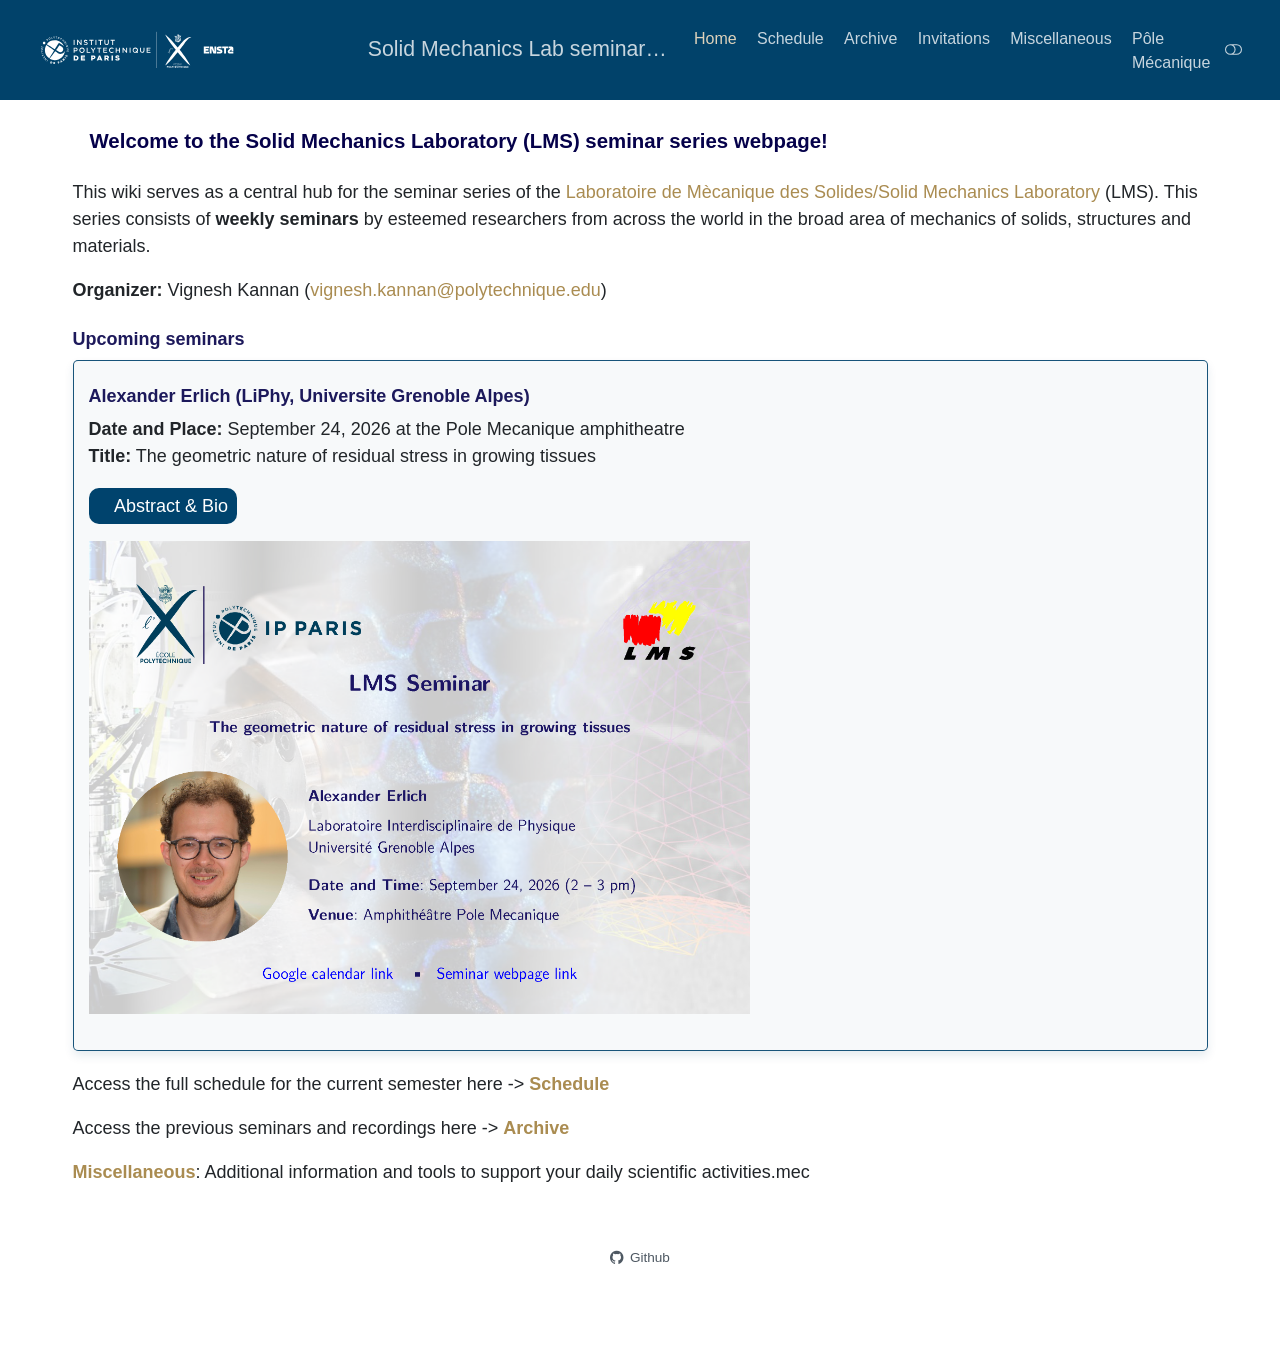
==== index.html @ 07bc8b25 "Built site for gh-pages" ====
<!DOCTYPE html>
<html xmlns="http://www.w3.org/1999/xhtml" lang="en" xml:lang="en"><head>

<meta charset="utf-8">
<meta name="generator" content="quarto-1.7.32">

<meta name="viewport" content="width=device-width, initial-scale=1.0, user-scalable=yes">


<title>Solid Mechanics Lab seminar series</title>
<style>
code{white-space: pre-wrap;}
span.smallcaps{font-variant: small-caps;}
div.columns{display: flex; gap: min(4vw, 1.5em);}
div.column{flex: auto; overflow-x: auto;}
div.hanging-indent{margin-left: 1.5em; text-indent: -1.5em;}
ul.task-list{list-style: none;}
ul.task-list li input[type="checkbox"] {
  width: 0.8em;
  margin: 0 0.8em 0.2em -1em; /* quarto-specific, see https://github.com/quarto-dev/quarto-cli/issues/4556 */ 
  vertical-align: middle;
}
</style>


<script src="site_libs/quarto-nav/quarto-nav.js"></script>
<script src="site_libs/quarto-nav/headroom.min.js"></script>
<script src="site_libs/clipboard/clipboard.min.js"></script>
<script src="site_libs/quarto-search/autocomplete.umd.js"></script>
<script src="site_libs/quarto-search/fuse.min.js"></script>
<script src="site_libs/quarto-search/quarto-search.js"></script>
<meta name="quarto:offset" content="./">
<script src="site_libs/quarto-html/quarto.js" type="module"></script>
<script src="site_libs/quarto-html/tabsets/tabsets.js" type="module"></script>
<script src="site_libs/quarto-html/popper.min.js"></script>
<script src="site_libs/quarto-html/tippy.umd.min.js"></script>
<link href="site_libs/quarto-html/tippy.css" rel="stylesheet">
<link href="site_libs/quarto-html/quarto-syntax-highlighting-37eea08aefeeee20ff55810ff984fec1.css" rel="stylesheet" class="quarto-color-scheme" id="quarto-text-highlighting-styles">
<link href="site_libs/quarto-html/quarto-syntax-highlighting-dark-2fef5ea3f8957b3e4ecc936fc74692ca.css" rel="stylesheet" class="quarto-color-scheme quarto-color-alternate" id="quarto-text-highlighting-styles">
<link href="site_libs/quarto-html/quarto-syntax-highlighting-37eea08aefeeee20ff55810ff984fec1.css" rel="stylesheet" class="quarto-color-scheme-extra" id="quarto-text-highlighting-styles">
<script src="site_libs/bootstrap/bootstrap.min.js"></script>
<link href="site_libs/bootstrap/bootstrap-icons.css" rel="stylesheet">
<link href="site_libs/bootstrap/bootstrap-5e93ec556baa385cfd8210303c6545bd.min.css" rel="stylesheet" append-hash="true" class="quarto-color-scheme" id="quarto-bootstrap" data-mode="light">
<link href="site_libs/bootstrap/bootstrap-dark-d4d9bf10eec08f27602858e370fdcfaf.min.css" rel="stylesheet" append-hash="true" class="quarto-color-scheme quarto-color-alternate" id="quarto-bootstrap" data-mode="dark">
<link href="site_libs/bootstrap/bootstrap-5e93ec556baa385cfd8210303c6545bd.min.css" rel="stylesheet" append-hash="true" class="quarto-color-scheme-extra" id="quarto-bootstrap" data-mode="light">
<script src="site_libs/quarto-contrib/iconify-2.1.0/iconify-icon.min.js"></script>
<script id="quarto-search-options" type="application/json">{
  "location": "navbar",
  "copy-button": false,
  "collapse-after": 3,
  "panel-placement": "end",
  "type": "overlay",
  "limit": 50,
  "keyboard-shortcut": [
    "f",
    "/",
    "s"
  ],
  "show-item-context": false,
  "language": {
    "search-no-results-text": "No results",
    "search-matching-documents-text": "matching documents",
    "search-copy-link-title": "Copy link to search",
    "search-hide-matches-text": "Hide additional matches",
    "search-more-match-text": "more match in this document",
    "search-more-matches-text": "more matches in this document",
    "search-clear-button-title": "Clear",
    "search-text-placeholder": "",
    "search-detached-cancel-button-title": "Cancel",
    "search-submit-button-title": "Submit",
    "search-label": "Search"
  }
}</script>


<link rel="stylesheet" href="styles.css">
</head>

<body class="nav-fixed quarto-light"><script id="quarto-html-before-body" type="application/javascript">
    const toggleBodyColorMode = (bsSheetEl) => {
      const mode = bsSheetEl.getAttribute("data-mode");
      const bodyEl = window.document.querySelector("body");
      if (mode === "dark") {
        bodyEl.classList.add("quarto-dark");
        bodyEl.classList.remove("quarto-light");
      } else {
        bodyEl.classList.add("quarto-light");
        bodyEl.classList.remove("quarto-dark");
      }
    }
    const toggleBodyColorPrimary = () => {
      const bsSheetEl = window.document.querySelector("link#quarto-bootstrap:not([rel=disabled-stylesheet])");
      if (bsSheetEl) {
        toggleBodyColorMode(bsSheetEl);
      }
    }
    const setColorSchemeToggle = (alternate) => {
      const toggles = window.document.querySelectorAll('.quarto-color-scheme-toggle');
      for (let i=0; i < toggles.length; i++) {
        const toggle = toggles[i];
        if (toggle) {
          if (alternate) {
            toggle.classList.add("alternate");
          } else {
            toggle.classList.remove("alternate");
          }
        }
      }
    };
    const toggleColorMode = (alternate) => {
      // Switch the stylesheets
      const primaryStylesheets = window.document.querySelectorAll('link.quarto-color-scheme:not(.quarto-color-alternate)');
      const alternateStylesheets = window.document.querySelectorAll('link.quarto-color-scheme.quarto-color-alternate');
      manageTransitions('#quarto-margin-sidebar .nav-link', false);
      if (alternate) {
        // note: dark is layered on light, we don't disable primary!
        enableStylesheet(alternateStylesheets);
        for (const sheetNode of alternateStylesheets) {
          if (sheetNode.id === "quarto-bootstrap") {
            toggleBodyColorMode(sheetNode);
          }
        }
      } else {
        disableStylesheet(alternateStylesheets);
        enableStylesheet(primaryStylesheets)
        toggleBodyColorPrimary();
      }
      manageTransitions('#quarto-margin-sidebar .nav-link', true);
      // Switch the toggles
      setColorSchemeToggle(alternate)
      // Hack to workaround the fact that safari doesn't
      // properly recolor the scrollbar when toggling (#1455)
      if (navigator.userAgent.indexOf('Safari') > 0 && navigator.userAgent.indexOf('Chrome') == -1) {
        manageTransitions("body", false);
        window.scrollTo(0, 1);
        setTimeout(() => {
          window.scrollTo(0, 0);
          manageTransitions("body", true);
        }, 40);
      }
    }
    const disableStylesheet = (stylesheets) => {
      for (let i=0; i < stylesheets.length; i++) {
        const stylesheet = stylesheets[i];
        stylesheet.rel = 'disabled-stylesheet';
      }
    }
    const enableStylesheet = (stylesheets) => {
      for (let i=0; i < stylesheets.length; i++) {
        const stylesheet = stylesheets[i];
        if(stylesheet.rel !== 'stylesheet') { // for Chrome, which will still FOUC without this check
          stylesheet.rel = 'stylesheet';
        }
      }
    }
    const manageTransitions = (selector, allowTransitions) => {
      const els = window.document.querySelectorAll(selector);
      for (let i=0; i < els.length; i++) {
        const el = els[i];
        if (allowTransitions) {
          el.classList.remove('notransition');
        } else {
          el.classList.add('notransition');
        }
      }
    }
    const isFileUrl = () => {
      return window.location.protocol === 'file:';
    }
    const hasAlternateSentinel = () => {
      let styleSentinel = getColorSchemeSentinel();
      if (styleSentinel !== null) {
        return styleSentinel === "alternate";
      } else {
        return false;
      }
    }
    const setStyleSentinel = (alternate) => {
      const value = alternate ? "alternate" : "default";
      if (!isFileUrl()) {
        window.localStorage.setItem("quarto-color-scheme", value);
      } else {
        localAlternateSentinel = value;
      }
    }
    const getColorSchemeSentinel = () => {
      if (!isFileUrl()) {
        const storageValue = window.localStorage.getItem("quarto-color-scheme");
        return storageValue != null ? storageValue : localAlternateSentinel;
      } else {
        return localAlternateSentinel;
      }
    }
    const toggleGiscusIfUsed = (isAlternate, darkModeDefault) => {
      const baseTheme = document.querySelector('#giscus-base-theme')?.value ?? 'light';
      const alternateTheme = document.querySelector('#giscus-alt-theme')?.value ?? 'dark';
      let newTheme = '';
      if(authorPrefersDark) {
        newTheme = isAlternate ? baseTheme : alternateTheme;
      } else {
        newTheme = isAlternate ? alternateTheme : baseTheme;
      }
      const changeGiscusTheme = () => {
        // From: https://github.com/giscus/giscus/issues/336
        const sendMessage = (message) => {
          const iframe = document.querySelector('iframe.giscus-frame');
          if (!iframe) return;
          iframe.contentWindow.postMessage({ giscus: message }, 'https://giscus.app');
        }
        sendMessage({
          setConfig: {
            theme: newTheme
          }
        });
      }
      const isGiscussLoaded = window.document.querySelector('iframe.giscus-frame') !== null;
      if (isGiscussLoaded) {
        changeGiscusTheme();
      }
    };
    const authorPrefersDark = false;
    const darkModeDefault = authorPrefersDark;
      document.querySelector('link#quarto-text-highlighting-styles.quarto-color-scheme-extra').rel = 'disabled-stylesheet';
      document.querySelector('link#quarto-bootstrap.quarto-color-scheme-extra').rel = 'disabled-stylesheet';
    let localAlternateSentinel = darkModeDefault ? 'alternate' : 'default';
    // Dark / light mode switch
    window.quartoToggleColorScheme = () => {
      // Read the current dark / light value
      let toAlternate = !hasAlternateSentinel();
      toggleColorMode(toAlternate);
      setStyleSentinel(toAlternate);
      toggleGiscusIfUsed(toAlternate, darkModeDefault);
      window.dispatchEvent(new Event('resize'));
    };
    // Switch to dark mode if need be
    if (hasAlternateSentinel()) {
      toggleColorMode(true);
    } else {
      toggleColorMode(false);
    }
  </script>

<div id="quarto-search-results"></div>
  <header id="quarto-header" class="headroom fixed-top">
    <nav class="navbar navbar-expand-lg " data-bs-theme="dark">
      <div class="navbar-container container-fluid">
      <div class="navbar-brand-container mx-auto">
    <a href="./index.html" class="navbar-brand navbar-brand-logo">
    <img src="./Resources/Images/Logotype_IPP_X_ENSTA.svg" alt="" class="navbar-logo">
    </a>
    <a class="navbar-brand" href="./index.html">
    <span class="navbar-title">Solid Mechanics Lab seminar series</span>
    </a>
  </div>
            <div id="quarto-search" class="" title="Search"></div>
          <button class="navbar-toggler" type="button" data-bs-toggle="collapse" data-bs-target="#navbarCollapse" aria-controls="navbarCollapse" role="menu" aria-expanded="false" aria-label="Toggle navigation" onclick="if (window.quartoToggleHeadroom) { window.quartoToggleHeadroom(); }">
  <span class="navbar-toggler-icon"></span>
</button>
          <div class="collapse navbar-collapse" id="navbarCollapse">
            <ul class="navbar-nav navbar-nav-scroll ms-auto">
  <li class="nav-item">
    <a class="nav-link active" href="./index.html" aria-current="page"> 
<span class="menu-text">Home</span></a>
  </li>  
  <li class="nav-item">
    <a class="nav-link" href="./Schedule.html"> 
<span class="menu-text">Schedule</span></a>
  </li>  
  <li class="nav-item">
    <a class="nav-link" href="./PastSeminarsArchive.html"> 
<span class="menu-text">Archive</span></a>
  </li>  
  <li class="nav-item">
    <a class="nav-link" href="./Invitations.html"> 
<span class="menu-text">Invitations</span></a>
  </li>  
  <li class="nav-item">
    <a class="nav-link" href="./AdditionalResources.html"> 
<span class="menu-text">Miscellaneous</span></a>
  </li>  
  <li class="nav-item">
    <a class="nav-link" href="https://polemecanique.github.io"> 
<span class="menu-text">Pôle Mécanique</span></a>
  </li>  
</ul>
          </div> <!-- /navcollapse -->
            <div class="quarto-navbar-tools">
  <a href="" class="quarto-color-scheme-toggle quarto-navigation-tool  px-1" onclick="window.quartoToggleColorScheme(); return false;" title="Toggle dark mode"><i class="bi"></i></a>
</div>
      </div> <!-- /container-fluid -->
    </nav>
</header>
<!-- content -->
<div id="quarto-content" class="quarto-container page-columns page-rows-contents page-layout-full page-navbar">
<!-- sidebar -->
<!-- margin-sidebar -->
    
<!-- main -->
<div class="quarto-about-marquee column-page">
  <div class="about-image-container">
  </div>
  <div class="about-contents">
    <header id="title-block-header" class="quarto-title-block"></header> <main class="content column-page" id="quarto-document-content">

<section id="welcome-to-the-solid-mechanics-laboratory-lms-seminar-series-webpage" class="level2">
<h2 data-anchor-id="welcome-to-the-solid-mechanics-laboratory-lms-seminar-series-webpage"><iconify-icon role="img" inline="" icon="fa6-solid:book-atlas" aria-label="Icon book-atlas from fa6-solid Iconify.design set." title="Icon book-atlas from fa6-solid Iconify.design set."></iconify-icon> &nbsp; Welcome to the Solid Mechanics Laboratory (LMS) seminar series webpage!</h2>
<p>This wiki serves as a central hub for the seminar series of the <a href="https://lms.ip-paris.fr/">Laboratoire de Mècanique des Solides/Solid Mechanics Laboratory</a> (LMS). This series consists of <strong>weekly seminars</strong> by esteemed researchers from across the world in the broad area of mechanics of solids, structures and materials.</p>
<p><strong>Organizer:</strong> Vignesh Kannan (<a href="mailto:vignesh.kannan@polytechnique.edu">vignesh.kannan@polytechnique.edu</a>)</p>
<section id="upcoming-seminars" class="level3">
<h3 data-anchor-id="upcoming-seminars">Upcoming seminars</h3>
</section>
<section id="alexander-erlich-liphy-universite-grenoble-alpes" class="level3 talk-card">
<h3 data-anchor-id="alexander-erlich-liphy-universite-grenoble-alpes">Alexander Erlich (LiPhy, Universite Grenoble Alpes)</h3>
<p><strong>Date and Place:</strong> September 24, 2026 at the Pole Mecanique amphitheatre <br> <strong>Title:</strong> The geometric nature of residual stress in growing tissues</p>
<div class="button">
<p><a href="Resources/lms-seminar-docs/docs/26-09-12-abstract-announcements/26-0924-AlexErlich/01-lms-seminar-external.pdf" class="button" target="_blank"><iconify-icon icon="fa-solid:chalkboard" aria-label="announcement"></iconify-icon> Abstract &amp; Bio</a></p>
<!-- [<iconify-icon icon="fa-solid:chalkboard" aria-label="slides"></iconify-icon> Recording](https://sdrive.cnrs.fr/s/LspL5itra83aozH){.button target="_blank"} -->
</div>
<div class="quarto-figure quarto-figure-left">
<figure class="figure">
<p><a href="Resources/lms-seminar-docs/docs/26-09-12-abstract-announcements/26-0924-AlexErlich/02-lms-seminar-external.png"><img src="Resources/lms-seminar-docs/docs/26-09-12-abstract-announcements/26-0924-AlexErlich/02-lms-seminar-external.png" class="img-fluid quarto-figure quarto-figure-left figure-img" style="width:60.0%"></a></p>
</figure>
</div>
</section>
<p>Access the full schedule for the current semester here -&gt; <a href="./Schedule.html"><strong>Schedule</strong></a></p>
<p>Access the previous seminars and recordings here -&gt; <a href="./PastSeminarsArchive.html"><strong>Archive</strong></a></p>
<p><a href="./AdditionalResources.html"><strong>Miscellaneous</strong></a>: Additional information and tools to support your daily scientific activities.mec</p>


</section>
</main> 
    <div class="about-footer"><div class="about-links">
  <a href="https://github.com/polemecanique/lms-meca-seminars" class="about-link" rel="" target="">
    <i class="bi bi-github"></i>
     <span class="about-link-text">Github</span>
  </a>
</div>
</div>
  </div>
</div>
 <!-- /main -->
<script id="quarto-html-after-body" type="application/javascript">
  window.document.addEventListener("DOMContentLoaded", function (event) {
    // Ensure there is a toggle, if there isn't float one in the top right
    if (window.document.querySelector('.quarto-color-scheme-toggle') === null) {
      const a = window.document.createElement('a');
      a.classList.add('top-right');
      a.classList.add('quarto-color-scheme-toggle');
      a.href = "";
      a.onclick = function() { try { window.quartoToggleColorScheme(); } catch {} return false; };
      const i = window.document.createElement("i");
      i.classList.add('bi');
      a.appendChild(i);
      window.document.body.appendChild(a);
    }
    setColorSchemeToggle(hasAlternateSentinel())
    const isCodeAnnotation = (el) => {
      for (const clz of el.classList) {
        if (clz.startsWith('code-annotation-')) {                     
          return true;
        }
      }
      return false;
    }
    const onCopySuccess = function(e) {
      // button target
      const button = e.trigger;
      // don't keep focus
      button.blur();
      // flash "checked"
      button.classList.add('code-copy-button-checked');
      var currentTitle = button.getAttribute("title");
      button.setAttribute("title", "Copied!");
      let tooltip;
      if (window.bootstrap) {
        button.setAttribute("data-bs-toggle", "tooltip");
        button.setAttribute("data-bs-placement", "left");
        button.setAttribute("data-bs-title", "Copied!");
        tooltip = new bootstrap.Tooltip(button, 
          { trigger: "manual", 
            customClass: "code-copy-button-tooltip",
            offset: [0, -8]});
        tooltip.show();    
      }
      setTimeout(function() {
        if (tooltip) {
          tooltip.hide();
          button.removeAttribute("data-bs-title");
          button.removeAttribute("data-bs-toggle");
          button.removeAttribute("data-bs-placement");
        }
        button.setAttribute("title", currentTitle);
        button.classList.remove('code-copy-button-checked');
      }, 1000);
      // clear code selection
      e.clearSelection();
    }
    const getTextToCopy = function(trigger) {
        const codeEl = trigger.previousElementSibling.cloneNode(true);
        for (const childEl of codeEl.children) {
          if (isCodeAnnotation(childEl)) {
            childEl.remove();
          }
        }
        return codeEl.innerText;
    }
    const clipboard = new window.ClipboardJS('.code-copy-button:not([data-in-quarto-modal])', {
      text: getTextToCopy
    });
    clipboard.on('success', onCopySuccess);
    if (window.document.getElementById('quarto-embedded-source-code-modal')) {
      const clipboardModal = new window.ClipboardJS('.code-copy-button[data-in-quarto-modal]', {
        text: getTextToCopy,
        container: window.document.getElementById('quarto-embedded-source-code-modal')
      });
      clipboardModal.on('success', onCopySuccess);
    }
      var localhostRegex = new RegExp(/^(?:http|https):\/\/localhost\:?[0-9]*\//);
      var mailtoRegex = new RegExp(/^mailto:/);
        var filterRegex = new RegExp("https:\/\/polemecanique\.github\.io\/");
      var isInternal = (href) => {
          return filterRegex.test(href) || localhostRegex.test(href) || mailtoRegex.test(href);
      }
      // Inspect non-navigation links and adorn them if external
     var links = window.document.querySelectorAll('a[href]:not(.nav-link):not(.navbar-brand):not(.toc-action):not(.sidebar-link):not(.sidebar-item-toggle):not(.pagination-link):not(.no-external):not([aria-hidden]):not(.dropdown-item):not(.quarto-navigation-tool):not(.about-link)');
      for (var i=0; i<links.length; i++) {
        const link = links[i];
        if (!isInternal(link.href)) {
          // undo the damage that might have been done by quarto-nav.js in the case of
          // links that we want to consider external
          if (link.dataset.originalHref !== undefined) {
            link.href = link.dataset.originalHref;
          }
        }
      }
    function tippyHover(el, contentFn, onTriggerFn, onUntriggerFn) {
      const config = {
        allowHTML: true,
        maxWidth: 500,
        delay: 100,
        arrow: false,
        appendTo: function(el) {
            return el.parentElement;
        },
        interactive: true,
        interactiveBorder: 10,
        theme: 'quarto',
        placement: 'bottom-start',
      };
      if (contentFn) {
        config.content = contentFn;
      }
      if (onTriggerFn) {
        config.onTrigger = onTriggerFn;
      }
      if (onUntriggerFn) {
        config.onUntrigger = onUntriggerFn;
      }
      window.tippy(el, config); 
    }
    const noterefs = window.document.querySelectorAll('a[role="doc-noteref"]');
    for (var i=0; i<noterefs.length; i++) {
      const ref = noterefs[i];
      tippyHover(ref, function() {
        // use id or data attribute instead here
        let href = ref.getAttribute('data-footnote-href') || ref.getAttribute('href');
        try { href = new URL(href).hash; } catch {}
        const id = href.replace(/^#\/?/, "");
        const note = window.document.getElementById(id);
        if (note) {
          return note.innerHTML;
        } else {
          return "";
        }
      });
    }
    const xrefs = window.document.querySelectorAll('a.quarto-xref');
    const processXRef = (id, note) => {
      // Strip column container classes
      const stripColumnClz = (el) => {
        el.classList.remove("page-full", "page-columns");
        if (el.children) {
          for (const child of el.children) {
            stripColumnClz(child);
          }
        }
      }
      stripColumnClz(note)
      if (id === null || id.startsWith('sec-')) {
        // Special case sections, only their first couple elements
        const container = document.createElement("div");
        if (note.children && note.children.length > 2) {
          container.appendChild(note.children[0].cloneNode(true));
          for (let i = 1; i < note.children.length; i++) {
            const child = note.children[i];
            if (child.tagName === "P" && child.innerText === "") {
              continue;
            } else {
              container.appendChild(child.cloneNode(true));
              break;
            }
          }
          if (window.Quarto?.typesetMath) {
            window.Quarto.typesetMath(container);
          }
          return container.innerHTML
        } else {
          if (window.Quarto?.typesetMath) {
            window.Quarto.typesetMath(note);
          }
          return note.innerHTML;
        }
      } else {
        // Remove any anchor links if they are present
        const anchorLink = note.querySelector('a.anchorjs-link');
        if (anchorLink) {
          anchorLink.remove();
        }
        if (window.Quarto?.typesetMath) {
          window.Quarto.typesetMath(note);
        }
        if (note.classList.contains("callout")) {
          return note.outerHTML;
        } else {
          return note.innerHTML;
        }
      }
    }
    for (var i=0; i<xrefs.length; i++) {
      const xref = xrefs[i];
      tippyHover(xref, undefined, function(instance) {
        instance.disable();
        let url = xref.getAttribute('href');
        let hash = undefined; 
        if (url.startsWith('#')) {
          hash = url;
        } else {
          try { hash = new URL(url).hash; } catch {}
        }
        if (hash) {
          const id = hash.replace(/^#\/?/, "");
          const note = window.document.getElementById(id);
          if (note !== null) {
            try {
              const html = processXRef(id, note.cloneNode(true));
              instance.setContent(html);
            } finally {
              instance.enable();
              instance.show();
            }
          } else {
            // See if we can fetch this
            fetch(url.split('#')[0])
            .then(res => res.text())
            .then(html => {
              const parser = new DOMParser();
              const htmlDoc = parser.parseFromString(html, "text/html");
              const note = htmlDoc.getElementById(id);
              if (note !== null) {
                const html = processXRef(id, note);
                instance.setContent(html);
              } 
            }).finally(() => {
              instance.enable();
              instance.show();
            });
          }
        } else {
          // See if we can fetch a full url (with no hash to target)
          // This is a special case and we should probably do some content thinning / targeting
          fetch(url)
          .then(res => res.text())
          .then(html => {
            const parser = new DOMParser();
            const htmlDoc = parser.parseFromString(html, "text/html");
            const note = htmlDoc.querySelector('main.content');
            if (note !== null) {
              // This should only happen for chapter cross references
              // (since there is no id in the URL)
              // remove the first header
              if (note.children.length > 0 && note.children[0].tagName === "HEADER") {
                note.children[0].remove();
              }
              const html = processXRef(null, note);
              instance.setContent(html);
            } 
          }).finally(() => {
            instance.enable();
            instance.show();
          });
        }
      }, function(instance) {
      });
    }
        let selectedAnnoteEl;
        const selectorForAnnotation = ( cell, annotation) => {
          let cellAttr = 'data-code-cell="' + cell + '"';
          let lineAttr = 'data-code-annotation="' +  annotation + '"';
          const selector = 'span[' + cellAttr + '][' + lineAttr + ']';
          return selector;
        }
        const selectCodeLines = (annoteEl) => {
          const doc = window.document;
          const targetCell = annoteEl.getAttribute("data-target-cell");
          const targetAnnotation = annoteEl.getAttribute("data-target-annotation");
          const annoteSpan = window.document.querySelector(selectorForAnnotation(targetCell, targetAnnotation));
          const lines = annoteSpan.getAttribute("data-code-lines").split(",");
          const lineIds = lines.map((line) => {
            return targetCell + "-" + line;
          })
          let top = null;
          let height = null;
          let parent = null;
          if (lineIds.length > 0) {
              //compute the position of the single el (top and bottom and make a div)
              const el = window.document.getElementById(lineIds[0]);
              top = el.offsetTop;
              height = el.offsetHeight;
              parent = el.parentElement.parentElement;
            if (lineIds.length > 1) {
              const lastEl = window.document.getElementById(lineIds[lineIds.length - 1]);
              const bottom = lastEl.offsetTop + lastEl.offsetHeight;
              height = bottom - top;
            }
            if (top !== null && height !== null && parent !== null) {
              // cook up a div (if necessary) and position it 
              let div = window.document.getElementById("code-annotation-line-highlight");
              if (div === null) {
                div = window.document.createElement("div");
                div.setAttribute("id", "code-annotation-line-highlight");
                div.style.position = 'absolute';
                parent.appendChild(div);
              }
              div.style.top = top - 2 + "px";
              div.style.height = height + 4 + "px";
              div.style.left = 0;
              let gutterDiv = window.document.getElementById("code-annotation-line-highlight-gutter");
              if (gutterDiv === null) {
                gutterDiv = window.document.createElement("div");
                gutterDiv.setAttribute("id", "code-annotation-line-highlight-gutter");
                gutterDiv.style.position = 'absolute';
                const codeCell = window.document.getElementById(targetCell);
                const gutter = codeCell.querySelector('.code-annotation-gutter');
                gutter.appendChild(gutterDiv);
              }
              gutterDiv.style.top = top - 2 + "px";
              gutterDiv.style.height = height + 4 + "px";
            }
            selectedAnnoteEl = annoteEl;
          }
        };
        const unselectCodeLines = () => {
          const elementsIds = ["code-annotation-line-highlight", "code-annotation-line-highlight-gutter"];
          elementsIds.forEach((elId) => {
            const div = window.document.getElementById(elId);
            if (div) {
              div.remove();
            }
          });
          selectedAnnoteEl = undefined;
        };
          // Handle positioning of the toggle
      window.addEventListener(
        "resize",
        throttle(() => {
          elRect = undefined;
          if (selectedAnnoteEl) {
            selectCodeLines(selectedAnnoteEl);
          }
        }, 10)
      );
      function throttle(fn, ms) {
      let throttle = false;
      let timer;
        return (...args) => {
          if(!throttle) { // first call gets through
              fn.apply(this, args);
              throttle = true;
          } else { // all the others get throttled
              if(timer) clearTimeout(timer); // cancel #2
              timer = setTimeout(() => {
                fn.apply(this, args);
                timer = throttle = false;
              }, ms);
          }
        };
      }
        // Attach click handler to the DT
        const annoteDls = window.document.querySelectorAll('dt[data-target-cell]');
        for (const annoteDlNode of annoteDls) {
          annoteDlNode.addEventListener('click', (event) => {
            const clickedEl = event.target;
            if (clickedEl !== selectedAnnoteEl) {
              unselectCodeLines();
              const activeEl = window.document.querySelector('dt[data-target-cell].code-annotation-active');
              if (activeEl) {
                activeEl.classList.remove('code-annotation-active');
              }
              selectCodeLines(clickedEl);
              clickedEl.classList.add('code-annotation-active');
            } else {
              // Unselect the line
              unselectCodeLines();
              clickedEl.classList.remove('code-annotation-active');
            }
          });
        }
    const findCites = (el) => {
      const parentEl = el.parentElement;
      if (parentEl) {
        const cites = parentEl.dataset.cites;
        if (cites) {
          return {
            el,
            cites: cites.split(' ')
          };
        } else {
          return findCites(el.parentElement)
        }
      } else {
        return undefined;
      }
    };
    var bibliorefs = window.document.querySelectorAll('a[role="doc-biblioref"]');
    for (var i=0; i<bibliorefs.length; i++) {
      const ref = bibliorefs[i];
      const citeInfo = findCites(ref);
      if (citeInfo) {
        tippyHover(citeInfo.el, function() {
          var popup = window.document.createElement('div');
          citeInfo.cites.forEach(function(cite) {
            var citeDiv = window.document.createElement('div');
            citeDiv.classList.add('hanging-indent');
            citeDiv.classList.add('csl-entry');
            var biblioDiv = window.document.getElementById('ref-' + cite);
            if (biblioDiv) {
              citeDiv.innerHTML = biblioDiv.innerHTML;
            }
            popup.appendChild(citeDiv);
          });
          return popup.innerHTML;
        });
      }
    }
  });
  </script>
</div> <!-- /content -->




</body></html>
---- site_libs/quarto-html/tippy.css ----
.tippy-box[data-animation=fade][data-state=hidden]{opacity:0}[data-tippy-root]{max-width:calc(100vw - 10px)}.tippy-box{position:relative;background-color:#333;color:#fff;border-radius:4px;font-size:14px;line-height:1.4;white-space:normal;outline:0;transition-property:transform,visibility,opacity}.tippy-box[data-placement^=top]>.tippy-arrow{bottom:0}.tippy-box[data-placement^=top]>.tippy-arrow:before{bottom:-7px;left:0;border-width:8px 8px 0;border-top-color:initial;transform-origin:center top}.tippy-box[data-placement^=bottom]>.tippy-arrow{top:0}.tippy-box[data-placement^=bottom]>.tippy-arrow:before{top:-7px;left:0;border-width:0 8px 8px;border-bottom-color:initial;transform-origin:center bottom}.tippy-box[data-placement^=left]>.tippy-arrow{right:0}.tippy-box[data-placement^=left]>.tippy-arrow:before{border-width:8px 0 8px 8px;border-left-color:initial;right:-7px;transform-origin:center left}.tippy-box[data-placement^=right]>.tippy-arrow{left:0}.tippy-box[data-placement^=right]>.tippy-arrow:before{left:-7px;border-width:8px 8px 8px 0;border-right-color:initial;transform-origin:center right}.tippy-box[data-inertia][data-state=visible]{transition-timing-function:cubic-bezier(.54,1.5,.38,1.11)}.tippy-arrow{width:16px;height:16px;color:#333}.tippy-arrow:before{content:"";position:absolute;border-color:transparent;border-style:solid}.tippy-content{position:relative;padding:5px 9px;z-index:1}
---- site_libs/quarto-html/quarto-syntax-highlighting-37eea08aefeeee20ff55810ff984fec1.css ----
/* quarto syntax highlight colors */
:root {
  --quarto-hl-ot-color: #003B4F;
  --quarto-hl-at-color: #657422;
  --quarto-hl-ss-color: #20794D;
  --quarto-hl-an-color: #5E5E5E;
  --quarto-hl-fu-color: #4758AB;
  --quarto-hl-st-color: #20794D;
  --quarto-hl-cf-color: #003B4F;
  --quarto-hl-op-color: #5E5E5E;
  --quarto-hl-er-color: #AD0000;
  --quarto-hl-bn-color: #AD0000;
  --quarto-hl-al-color: #AD0000;
  --quarto-hl-va-color: #111111;
  --quarto-hl-bu-color: inherit;
  --quarto-hl-ex-color: inherit;
  --quarto-hl-pp-color: #AD0000;
  --quarto-hl-in-color: #5E5E5E;
  --quarto-hl-vs-color: #20794D;
  --quarto-hl-wa-color: #5E5E5E;
  --quarto-hl-do-color: #5E5E5E;
  --quarto-hl-im-color: #00769E;
  --quarto-hl-ch-color: #20794D;
  --quarto-hl-dt-color: #AD0000;
  --quarto-hl-fl-color: #AD0000;
  --quarto-hl-co-color: #5E5E5E;
  --quarto-hl-cv-color: #5E5E5E;
  --quarto-hl-cn-color: #8f5902;
  --quarto-hl-sc-color: #5E5E5E;
  --quarto-hl-dv-color: #AD0000;
  --quarto-hl-kw-color: #003B4F;
}

/* other quarto variables */
:root {
  --quarto-font-monospace: SFMono-Regular, Menlo, Monaco, Consolas, "Liberation Mono", "Courier New", monospace;
}

/* syntax highlight based on Pandoc's rules */
pre > code.sourceCode > span {
  color: #003B4F;
}

code.sourceCode > span {
  color: #003B4F;
}

div.sourceCode,
div.sourceCode pre.sourceCode {
  color: #003B4F;
}

/* Normal */
code span {
  color: #003B4F;
}

/* Alert */
code span.al {
  color: #AD0000;
  font-style: inherit;
}

/* Annotation */
code span.an {
  color: #5E5E5E;
  font-style: inherit;
}

/* Attribute */
code span.at {
  color: #657422;
  font-style: inherit;
}

/* BaseN */
code span.bn {
  color: #AD0000;
  font-style: inherit;
}

/* BuiltIn */
code span.bu {
  font-style: inherit;
}

/* ControlFlow */
code span.cf {
  color: #003B4F;
  font-weight: bold;
  font-style: inherit;
}

/* Char */
code span.ch {
  color: #20794D;
  font-style: inherit;
}

/* Constant */
code span.cn {
  color: #8f5902;
  font-style: inherit;
}

/* Comment */
code span.co {
  color: #5E5E5E;
  font-style: inherit;
}

/* CommentVar */
code span.cv {
  color: #5E5E5E;
  font-style: italic;
}

/* Documentation */
code span.do {
  color: #5E5E5E;
  font-style: italic;
}

/* DataType */
code span.dt {
  color: #AD0000;
  font-style: inherit;
}

/* DecVal */
code span.dv {
  color: #AD0000;
  font-style: inherit;
}

/* Error */
code span.er {
  color: #AD0000;
  font-style: inherit;
}

/* Extension */
code span.ex {
  font-style: inherit;
}

/* Float */
code span.fl {
  color: #AD0000;
  font-style: inherit;
}

/* Function */
code span.fu {
  color: #4758AB;
  font-style: inherit;
}

/* Import */
code span.im {
  color: #00769E;
  font-style: inherit;
}

/* Information */
code span.in {
  color: #5E5E5E;
  font-style: inherit;
}

/* Keyword */
code span.kw {
  color: #003B4F;
  font-weight: bold;
  font-style: inherit;
}

/* Operator */
code span.op {
  color: #5E5E5E;
  font-style: inherit;
}

/* Other */
code span.ot {
  color: #003B4F;
  font-style: inherit;
}

/* Preprocessor */
code span.pp {
  color: #AD0000;
  font-style: inherit;
}

/* SpecialChar */
code span.sc {
  color: #5E5E5E;
  font-style: inherit;
}

/* SpecialString */
code span.ss {
  color: #20794D;
  font-style: inherit;
}

/* String */
code span.st {
  color: #20794D;
  font-style: inherit;
}

/* Variable */
code span.va {
  color: #111111;
  font-style: inherit;
}

/* VerbatimString */
code span.vs {
  color: #20794D;
  font-style: inherit;
}

/* Warning */
code span.wa {
  color: #5E5E5E;
  font-style: italic;
}

.prevent-inlining {
  content: "</";
}

/*# sourceMappingURL=27d3d809615f7771493d095567f04340.css.map */
---- site_libs/quarto-html/quarto-syntax-highlighting-dark-2fef5ea3f8957b3e4ecc936fc74692ca.css ----
/* quarto syntax highlight colors */
:root {
  --quarto-hl-al-color: #f07178;
  --quarto-hl-an-color: #d4d0ab;
  --quarto-hl-at-color: #00e0e0;
  --quarto-hl-bn-color: #d4d0ab;
  --quarto-hl-bu-color: #abe338;
  --quarto-hl-ch-color: #abe338;
  --quarto-hl-co-color: #f8f8f2;
  --quarto-hl-cv-color: #ffd700;
  --quarto-hl-cn-color: #ffd700;
  --quarto-hl-cf-color: #ffa07a;
  --quarto-hl-dt-color: #ffa07a;
  --quarto-hl-dv-color: #d4d0ab;
  --quarto-hl-do-color: #f8f8f2;
  --quarto-hl-er-color: #f07178;
  --quarto-hl-ex-color: #00e0e0;
  --quarto-hl-fl-color: #d4d0ab;
  --quarto-hl-fu-color: #ffa07a;
  --quarto-hl-im-color: #abe338;
  --quarto-hl-in-color: #d4d0ab;
  --quarto-hl-kw-color: #ffa07a;
  --quarto-hl-op-color: #ffa07a;
  --quarto-hl-ot-color: #00e0e0;
  --quarto-hl-pp-color: #dcc6e0;
  --quarto-hl-re-color: #00e0e0;
  --quarto-hl-sc-color: #abe338;
  --quarto-hl-ss-color: #abe338;
  --quarto-hl-st-color: #abe338;
  --quarto-hl-va-color: #00e0e0;
  --quarto-hl-vs-color: #abe338;
  --quarto-hl-wa-color: #dcc6e0;
}

/* other quarto variables */
:root {
  --quarto-font-monospace: SFMono-Regular, Menlo, Monaco, Consolas, "Liberation Mono", "Courier New", monospace;
}

/* syntax highlight based on Pandoc's rules */
pre > code.sourceCode > span {
  color: #f8f8f2;
}

code.sourceCode > span {
  color: #f8f8f2;
}

div.sourceCode,
div.sourceCode pre.sourceCode {
  color: #f8f8f2;
}

/* Normal */
code span {
  color: #f8f8f2;
}

/* Alert */
code span.al {
  color: #f07178;
}

/* Annotation */
code span.an {
  color: #d4d0ab;
}

/* Attribute */
code span.at {
  color: #00e0e0;
}

/* BaseN */
code span.bn {
  color: #d4d0ab;
}

/* BuiltIn */
code span.bu {
  color: #abe338;
}

/* ControlFlow */
code span.cf {
  font-weight: bold;
  color: #ffa07a;
}

/* Char */
code span.ch {
  color: #abe338;
}

/* Constant */
code span.cn {
  color: #ffd700;
}

/* Comment */
code span.co {
  font-style: italic;
  color: #f8f8f2;
}

/* CommentVar */
code span.cv {
  color: #ffd700;
}

/* Documentation */
code span.do {
  color: #f8f8f2;
}

/* DataType */
code span.dt {
  color: #ffa07a;
}

/* DecVal */
code span.dv {
  color: #d4d0ab;
}

/* Error */
code span.er {
  color: #f07178;
  text-decoration: underline;
}

/* Extension */
code span.ex {
  font-weight: bold;
  color: #00e0e0;
}

/* Float */
code span.fl {
  color: #d4d0ab;
}

/* Function */
code span.fu {
  color: #ffa07a;
}

/* Import */
code span.im {
  color: #abe338;
}

/* Information */
code span.in {
  color: #d4d0ab;
}

/* Keyword */
code span.kw {
  font-weight: bold;
  color: #ffa07a;
}

/* Operator */
code span.op {
  color: #ffa07a;
}

/* Other */
code span.ot {
  color: #00e0e0;
}

/* Preprocessor */
code span.pp {
  color: #dcc6e0;
}

/* RegionMarker */
code span.re {
  background-color: #f8f8f2;
  color: #00e0e0;
}

/* SpecialChar */
code span.sc {
  color: #abe338;
}

/* SpecialString */
code span.ss {
  color: #abe338;
}

/* String */
code span.st {
  color: #abe338;
}

/* Variable */
code span.va {
  color: #00e0e0;
}

/* VerbatimString */
code span.vs {
  color: #abe338;
}

/* Warning */
code span.wa {
  color: #dcc6e0;
}

.prevent-inlining {
  content: "</";
}

/*# sourceMappingURL=9d1c423767af11a14e59cf8ecfea55bb.css.map */
---- site_libs/quarto-html/quarto-syntax-highlighting-37eea08aefeeee20ff55810ff984fec1.css ----
/* quarto syntax highlight colors */
:root {
  --quarto-hl-ot-color: #003B4F;
  --quarto-hl-at-color: #657422;
  --quarto-hl-ss-color: #20794D;
  --quarto-hl-an-color: #5E5E5E;
  --quarto-hl-fu-color: #4758AB;
  --quarto-hl-st-color: #20794D;
  --quarto-hl-cf-color: #003B4F;
  --quarto-hl-op-color: #5E5E5E;
  --quarto-hl-er-color: #AD0000;
  --quarto-hl-bn-color: #AD0000;
  --quarto-hl-al-color: #AD0000;
  --quarto-hl-va-color: #111111;
  --quarto-hl-bu-color: inherit;
  --quarto-hl-ex-color: inherit;
  --quarto-hl-pp-color: #AD0000;
  --quarto-hl-in-color: #5E5E5E;
  --quarto-hl-vs-color: #20794D;
  --quarto-hl-wa-color: #5E5E5E;
  --quarto-hl-do-color: #5E5E5E;
  --quarto-hl-im-color: #00769E;
  --quarto-hl-ch-color: #20794D;
  --quarto-hl-dt-color: #AD0000;
  --quarto-hl-fl-color: #AD0000;
  --quarto-hl-co-color: #5E5E5E;
  --quarto-hl-cv-color: #5E5E5E;
  --quarto-hl-cn-color: #8f5902;
  --quarto-hl-sc-color: #5E5E5E;
  --quarto-hl-dv-color: #AD0000;
  --quarto-hl-kw-color: #003B4F;
}

/* other quarto variables */
:root {
  --quarto-font-monospace: SFMono-Regular, Menlo, Monaco, Consolas, "Liberation Mono", "Courier New", monospace;
}

/* syntax highlight based on Pandoc's rules */
pre > code.sourceCode > span {
  color: #003B4F;
}

code.sourceCode > span {
  color: #003B4F;
}

div.sourceCode,
div.sourceCode pre.sourceCode {
  color: #003B4F;
}

/* Normal */
code span {
  color: #003B4F;
}

/* Alert */
code span.al {
  color: #AD0000;
  font-style: inherit;
}

/* Annotation */
code span.an {
  color: #5E5E5E;
  font-style: inherit;
}

/* Attribute */
code span.at {
  color: #657422;
  font-style: inherit;
}

/* BaseN */
code span.bn {
  color: #AD0000;
  font-style: inherit;
}

/* BuiltIn */
code span.bu {
  font-style: inherit;
}

/* ControlFlow */
code span.cf {
  color: #003B4F;
  font-weight: bold;
  font-style: inherit;
}

/* Char */
code span.ch {
  color: #20794D;
  font-style: inherit;
}

/* Constant */
code span.cn {
  color: #8f5902;
  font-style: inherit;
}

/* Comment */
code span.co {
  color: #5E5E5E;
  font-style: inherit;
}

/* CommentVar */
code span.cv {
  color: #5E5E5E;
  font-style: italic;
}

/* Documentation */
code span.do {
  color: #5E5E5E;
  font-style: italic;
}

/* DataType */
code span.dt {
  color: #AD0000;
  font-style: inherit;
}

/* DecVal */
code span.dv {
  color: #AD0000;
  font-style: inherit;
}

/* Error */
code span.er {
  color: #AD0000;
  font-style: inherit;
}

/* Extension */
code span.ex {
  font-style: inherit;
}

/* Float */
code span.fl {
  color: #AD0000;
  font-style: inherit;
}

/* Function */
code span.fu {
  color: #4758AB;
  font-style: inherit;
}

/* Import */
code span.im {
  color: #00769E;
  font-style: inherit;
}

/* Information */
code span.in {
  color: #5E5E5E;
  font-style: inherit;
}

/* Keyword */
code span.kw {
  color: #003B4F;
  font-weight: bold;
  font-style: inherit;
}

/* Operator */
code span.op {
  color: #5E5E5E;
  font-style: inherit;
}

/* Other */
code span.ot {
  color: #003B4F;
  font-style: inherit;
}

/* Preprocessor */
code span.pp {
  color: #AD0000;
  font-style: inherit;
}

/* SpecialChar */
code span.sc {
  color: #5E5E5E;
  font-style: inherit;
}

/* SpecialString */
code span.ss {
  color: #20794D;
  font-style: inherit;
}

/* String */
code span.st {
  color: #20794D;
  font-style: inherit;
}

/* Variable */
code span.va {
  color: #111111;
  font-style: inherit;
}

/* VerbatimString */
code span.vs {
  color: #20794D;
  font-style: inherit;
}

/* Warning */
code span.wa {
  color: #5E5E5E;
  font-style: italic;
}

.prevent-inlining {
  content: "</";
}

/*# sourceMappingURL=27d3d809615f7771493d095567f04340.css.map */
---- styles.css ----
/* css styles */

p {
    font-family: 'Lucida Sans', 'Lucida Sans Regular', 'Lucida Grande', 'Lucida Sans Unicode', Geneva, Verdana, sans-serif;
    font-size: large;
  }

h2 {
    font-family: 'Lucida Sans', 'Lucida Sans Regular', 'Lucida Grande', 'Lucida Sans Unicode', Geneva, Verdana, sans-serif;
    font-size: larger;
    color: #05014a;
  }

li {
    font-family: 'Lucida Sans', 'Lucida Sans Regular', 'Lucida Grande', 'Lucida Sans Unicode', Geneva, Verdana, sans-serif;
    font-size: medium;
  }

  h3 {
    font-family: 'Lucida Sans', 'Lucida Sans Regular', 'Lucida Grande', 'Lucida Sans Unicode', Geneva, Verdana, sans-serif;
    font-size: large;
    color: #05014a;
  }

/* a {text-decoration: none; } */

a { 
    font-family: 'Lucida Sans', 'Lucida Sans Regular', 'Lucida Grande', 'Lucida Sans Unicode', Geneva, Verdana, sans-serif;
  }
a:link { 
    text-decoration: none; 
  } 
  a:visited { 
    text-decoration: none; 
  } 
  a:hover { 
    text-decoration: underline; 
  } 
  a:active { 
    text-decoration: none; 
  }
  
  .talk-card {
    border: 1px solid rgba(0, 67, 109, 0.9);
    padding: 0 15px;
    margin-bottom: 20px;
    border-radius: 5px;
    box-shadow: 0 5px 10px rgba(0, 67, 109, 0.1);
    background-color: rgba(0, 67, 109, 0.03);
    font-family: 'Lucida Sans', 'Lucida Sans Regular', 'Lucida Grande', 'Lucida Sans Unicode', Geneva, Verdana, sans-serif;
    font-size: large;
  }


  .navbar-logo {
    max-height: 50px;
  }
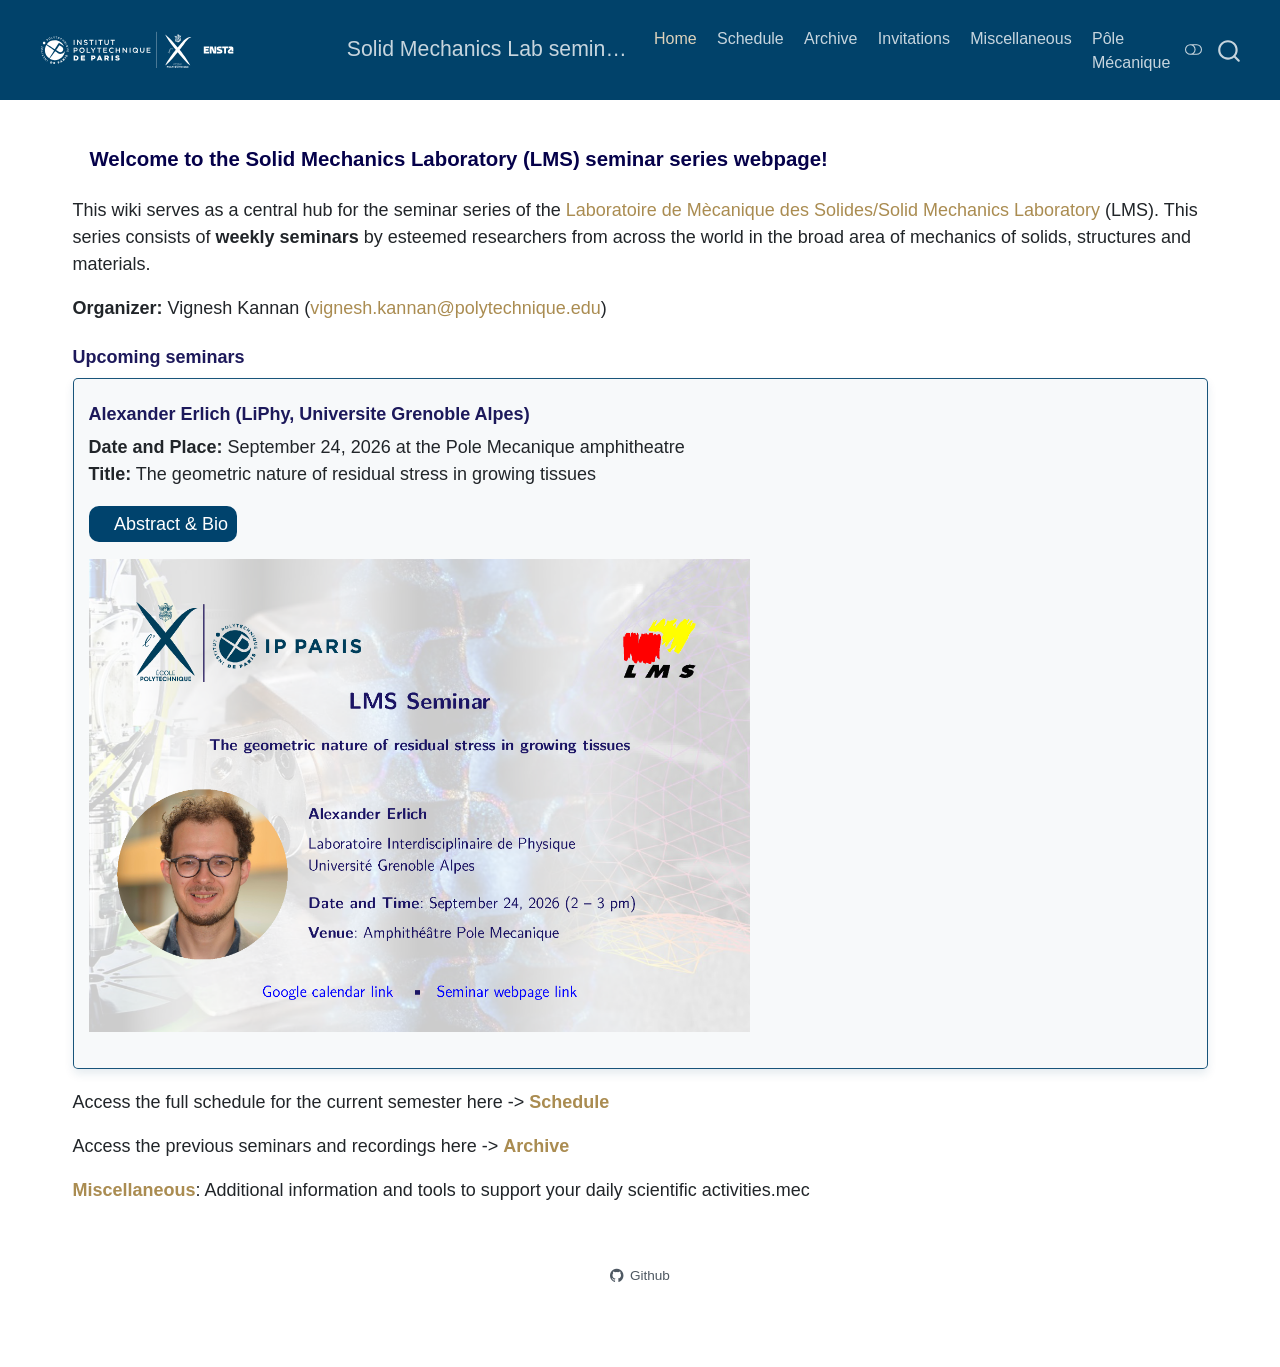
==== commit 22e64e03: "Built site for gh-pages" ====
--- a/index.html
+++ b/index.html
@@ -2,17 +2,23 @@
 <html xmlns="http://www.w3.org/1999/xhtml" lang="en" xml:lang="en"><head>
 
 <meta charset="utf-8">
-<meta name="generator" content="quarto-1.7.32">
+<meta name="generator" content="quarto-1.10.18">
 
 <meta name="viewport" content="width=device-width, initial-scale=1.0, user-scalable=yes">
 
 
 <title>Solid Mechanics Lab seminar series</title>
 <style>
-code{white-space: pre-wrap;}
+/* Default styles provided by pandoc.
+** See https://pandoc.org/MANUAL.html#variables-for-html for config info.
+*/
 span.smallcaps{font-variant: small-caps;}
-div.columns{display: flex; gap: min(4vw, 1.5em);}
-div.column{flex: auto; overflow-x: auto;}
+div.columns{display: flex; gap: 1.5em;}
+div.column{flex: auto;}
+@media screen {
+div.columns{gap: min(4vw, 1.5em);}
+div.column{overflow-x: auto;}
+}
 div.hanging-indent{margin-left: 1.5em; text-indent: -1.5em;}
 ul.task-list{list-style: none;}
 ul.task-list li input[type="checkbox"] {
@@ -35,14 +41,14 @@
 <script src="site_libs/quarto-html/popper.min.js"></script>
 <script src="site_libs/quarto-html/tippy.umd.min.js"></script>
 <link href="site_libs/quarto-html/tippy.css" rel="stylesheet">
-<link href="site_libs/quarto-html/quarto-syntax-highlighting-37eea08aefeeee20ff55810ff984fec1.css" rel="stylesheet" class="quarto-color-scheme" id="quarto-text-highlighting-styles">
-<link href="site_libs/quarto-html/quarto-syntax-highlighting-dark-2fef5ea3f8957b3e4ecc936fc74692ca.css" rel="stylesheet" class="quarto-color-scheme quarto-color-alternate" id="quarto-text-highlighting-styles">
-<link href="site_libs/quarto-html/quarto-syntax-highlighting-37eea08aefeeee20ff55810ff984fec1.css" rel="stylesheet" class="quarto-color-scheme-extra" id="quarto-text-highlighting-styles">
+<link href="site_libs/quarto-html/quarto-syntax-highlighting-64a204ab8560d761af7679ceaba22944.css" rel="stylesheet" class="quarto-color-scheme" id="quarto-text-highlighting-styles">
+<link href="site_libs/quarto-html/quarto-syntax-highlighting-dark-b85bc7c33db8c58e0ec93c3465666fed.css" rel="stylesheet" class="quarto-color-scheme quarto-color-alternate" id="quarto-text-highlighting-styles">
+<link href="site_libs/quarto-html/quarto-syntax-highlighting-64a204ab8560d761af7679ceaba22944.css" rel="stylesheet" class="quarto-color-scheme-extra" id="quarto-text-highlighting-styles">
 <script src="site_libs/bootstrap/bootstrap.min.js"></script>
 <link href="site_libs/bootstrap/bootstrap-icons.css" rel="stylesheet">
-<link href="site_libs/bootstrap/bootstrap-5e93ec556baa385cfd8210303c6545bd.min.css" rel="stylesheet" append-hash="true" class="quarto-color-scheme" id="quarto-bootstrap" data-mode="light">
-<link href="site_libs/bootstrap/bootstrap-dark-d4d9bf10eec08f27602858e370fdcfaf.min.css" rel="stylesheet" append-hash="true" class="quarto-color-scheme quarto-color-alternate" id="quarto-bootstrap" data-mode="dark">
-<link href="site_libs/bootstrap/bootstrap-5e93ec556baa385cfd8210303c6545bd.min.css" rel="stylesheet" append-hash="true" class="quarto-color-scheme-extra" id="quarto-bootstrap" data-mode="light">
+<link href="site_libs/bootstrap/bootstrap-6b47e2b5cace16e36d83b28fcc815a90.min.css" rel="stylesheet" append-hash="true" class="quarto-color-scheme" id="quarto-bootstrap" data-mode="light">
+<link href="site_libs/bootstrap/bootstrap-dark-74f4fa1f009937227fd53bf8d28a0e7f.min.css" rel="stylesheet" append-hash="true" class="quarto-color-scheme quarto-color-alternate" id="quarto-bootstrap" data-mode="dark">
+<link href="site_libs/bootstrap/bootstrap-6b47e2b5cace16e36d83b28fcc815a90.min.css" rel="stylesheet" append-hash="true" class="quarto-color-scheme-extra" id="quarto-bootstrap" data-mode="light">
 <script src="site_libs/quarto-contrib/iconify-2.1.0/iconify-icon.min.js"></script>
 <script id="quarto-search-options" type="application/json">{
   "location": "navbar",
@@ -246,7 +252,8 @@
       <div class="navbar-container container-fluid">
       <div class="navbar-brand-container mx-auto">
     <a href="./index.html" class="navbar-brand navbar-brand-logo">
-    <img src="./Resources/Images/Logotype_IPP_X_ENSTA.svg" alt="" class="navbar-logo">
+    <img src="./Resources/Images/Logotype_IPP_X_ENSTA.svg" alt="" class="navbar-logo light-content">
+    <img src="./Resources/Images/Logotype_IPP_X_ENSTA.svg" alt="" class="navbar-logo dark-content">
     </a>
     <a class="navbar-brand" href="./index.html">
     <span class="navbar-title">Solid Mechanics Lab seminar series</span>
@@ -302,8 +309,8 @@
   <div class="about-contents">
     <header id="title-block-header" class="quarto-title-block"></header> <main class="content column-page" id="quarto-document-content">
 
-<section id="welcome-to-the-solid-mechanics-laboratory-lms-seminar-series-webpage" class="level2">
-<h2 data-anchor-id="welcome-to-the-solid-mechanics-laboratory-lms-seminar-series-webpage"><iconify-icon role="img" inline="" icon="fa6-solid:book-atlas" aria-label="Icon book-atlas from fa6-solid Iconify.design set." title="Icon book-atlas from fa6-solid Iconify.design set."></iconify-icon> &nbsp; Welcome to the Solid Mechanics Laboratory (LMS) seminar series webpage!</h2>
+<section id="b58fc729-690b-4000-b19f-365a4093b2ff7b7b3c2069636f6e696679206661362d736f6c69643a626f6f6b2d61746c6173203e7d7d-welcome-to-the-solid-mechanics-laboratory-lms-seminar-series-webpage" class="level2">
+<h2 data-anchor-id="b58fc729-690b-4000-b19f-365a4093b2ff7b7b3c2069636f6e696679206661362d736f6c69643a626f6f6b2d61746c6173203e7d7d-welcome-to-the-solid-mechanics-laboratory-lms-seminar-series-webpage"><iconify-icon role="img" inline="" icon="fa6-solid:book-atlas" aria-label="Icon book-atlas from fa6-solid Iconify.design set." title="Icon book-atlas from fa6-solid Iconify.design set."></iconify-icon> &nbsp; Welcome to the Solid Mechanics Laboratory (LMS) seminar series webpage!</h2>
 <p>This wiki serves as a central hub for the seminar series of the <a href="https://lms.ip-paris.fr/">Laboratoire de Mècanique des Solides/Solid Mechanics Laboratory</a> (LMS). This series consists of <strong>weekly seminars</strong> by esteemed researchers from across the world in the broad area of mechanics of solids, structures and materials.</p>
 <p><strong>Organizer:</strong> Vignesh Kannan (<a href="mailto:vignesh.kannan@polytechnique.edu">vignesh.kannan@polytechnique.edu</a>)</p>
 <section id="upcoming-seminars" class="level3">
@@ -396,13 +403,14 @@
       e.clearSelection();
     }
     const getTextToCopy = function(trigger) {
-        const codeEl = trigger.previousElementSibling.cloneNode(true);
-        for (const childEl of codeEl.children) {
-          if (isCodeAnnotation(childEl)) {
-            childEl.remove();
-          }
-        }
-        return codeEl.innerText;
+      const outerScaffold = trigger.parentElement.cloneNode(true);
+      const codeEl = outerScaffold.querySelector('code');
+      for (const childEl of codeEl.children) {
+        if (isCodeAnnotation(childEl)) {
+          childEl.remove();
+        }
+      }
+      return codeEl.innerText;
     }
     const clipboard = new window.ClipboardJS('.code-copy-button:not([data-in-quarto-modal])', {
       text: getTextToCopy
--- a/site_libs/quarto-html/quarto-syntax-highlighting-64a204ab8560d761af7679ceaba22944.css
+++ b/site_libs/quarto-html/quarto-syntax-highlighting-64a204ab8560d761af7679ceaba22944.css
@@ -0,0 +1,236 @@
+/* quarto syntax highlight colors */
+:root {
+  --quarto-hl-ot-color: #003B4F;
+  --quarto-hl-at-color: #657422;
+  --quarto-hl-ss-color: #20794D;
+  --quarto-hl-an-color: #5E5E5E;
+  --quarto-hl-fu-color: #4758AB;
+  --quarto-hl-st-color: #20794D;
+  --quarto-hl-cf-color: #003B4F;
+  --quarto-hl-op-color: #5E5E5E;
+  --quarto-hl-er-color: #AD0000;
+  --quarto-hl-bn-color: #AD0000;
+  --quarto-hl-al-color: #AD0000;
+  --quarto-hl-va-color: #111111;
+  --quarto-hl-bu-color: inherit;
+  --quarto-hl-ex-color: inherit;
+  --quarto-hl-pp-color: #AD0000;
+  --quarto-hl-in-color: #5E5E5E;
+  --quarto-hl-vs-color: #20794D;
+  --quarto-hl-wa-color: #5E5E5E;
+  --quarto-hl-do-color: #5E5E5E;
+  --quarto-hl-im-color: #00769E;
+  --quarto-hl-ch-color: #20794D;
+  --quarto-hl-dt-color: #AD0000;
+  --quarto-hl-fl-color: #AD0000;
+  --quarto-hl-co-color: #5E5E5E;
+  --quarto-hl-cv-color: #5E5E5E;
+  --quarto-hl-cn-color: #8f5902;
+  --quarto-hl-sc-color: #5E5E5E;
+  --quarto-hl-dv-color: #AD0000;
+  --quarto-hl-kw-color: #003B4F;
+}
+
+/* other quarto variables */
+:root {
+  --quarto-font-monospace: SFMono-Regular, Menlo, Monaco, Consolas, "Liberation Mono", "Courier New", monospace;
+}
+
+/* syntax highlight based on Pandoc's rules */
+pre > code.sourceCode > span {
+  color: #003B4F;
+}
+
+code.sourceCode > span {
+  color: #003B4F;
+}
+
+div.sourceCode,
+div.sourceCode pre.sourceCode {
+  color: #003B4F;
+}
+
+/* Normal */
+code span {
+  color: #003B4F;
+}
+
+/* Alert */
+code span.al {
+  color: #AD0000;
+  font-style: inherit;
+}
+
+/* Annotation */
+code span.an {
+  color: #5E5E5E;
+  font-style: inherit;
+}
+
+/* Attribute */
+code span.at {
+  color: #657422;
+  font-style: inherit;
+}
+
+/* BaseN */
+code span.bn {
+  color: #AD0000;
+  font-style: inherit;
+}
+
+/* BuiltIn */
+code span.bu {
+  font-style: inherit;
+}
+
+/* ControlFlow */
+code span.cf {
+  color: #003B4F;
+  font-weight: bold;
+  font-style: inherit;
+}
+
+/* Char */
+code span.ch {
+  color: #20794D;
+  font-style: inherit;
+}
+
+/* Constant */
+code span.cn {
+  color: #8f5902;
+  font-style: inherit;
+}
+
+/* Comment */
+code span.co {
+  color: #5E5E5E;
+  font-style: inherit;
+}
+
+/* CommentVar */
+code span.cv {
+  color: #5E5E5E;
+  font-style: italic;
+}
+
+/* Documentation */
+code span.do {
+  color: #5E5E5E;
+  font-style: italic;
+}
+
+/* DataType */
+code span.dt {
+  color: #AD0000;
+  font-style: inherit;
+}
+
+/* DecVal */
+code span.dv {
+  color: #AD0000;
+  font-style: inherit;
+}
+
+/* Error */
+code span.er {
+  color: #AD0000;
+  font-style: inherit;
+}
+
+/* Extension */
+code span.ex {
+  font-style: inherit;
+}
+
+/* Float */
+code span.fl {
+  color: #AD0000;
+  font-style: inherit;
+}
+
+/* Function */
+code span.fu {
+  color: #4758AB;
+  font-style: inherit;
+}
+
+/* Import */
+code span.im {
+  color: #00769E;
+  font-style: inherit;
+}
+
+/* Information */
+code span.in {
+  color: #5E5E5E;
+  font-style: inherit;
+}
+
+/* Keyword */
+code span.kw {
+  color: #003B4F;
+  font-weight: bold;
+  font-style: inherit;
+}
+
+/* Operator */
+code span.op {
+  color: #5E5E5E;
+  font-style: inherit;
+}
+
+/* Other */
+code span.ot {
+  color: #003B4F;
+  font-style: inherit;
+}
+
+/* Preprocessor */
+code span.pp {
+  color: #AD0000;
+  font-style: inherit;
+}
+
+/* SpecialChar */
+code span.sc {
+  color: #5E5E5E;
+  font-style: inherit;
+}
+
+/* SpecialString */
+code span.ss {
+  color: #20794D;
+  font-style: inherit;
+}
+
+/* String */
+code span.st {
+  color: #20794D;
+  font-style: inherit;
+}
+
+/* Variable */
+code span.va {
+  color: #111111;
+  font-style: inherit;
+}
+
+/* VerbatimString */
+code span.vs {
+  color: #20794D;
+  font-style: inherit;
+}
+
+/* Warning */
+code span.wa {
+  color: #5E5E5E;
+  font-style: italic;
+}
+
+.prevent-inlining {
+  content: "</";
+}
+
+/*# sourceMappingURL=9d8d5bb603a83b8298b89080a598c93b.css.map */
--- a/site_libs/quarto-html/quarto-syntax-highlighting-dark-b85bc7c33db8c58e0ec93c3465666fed.css
+++ b/site_libs/quarto-html/quarto-syntax-highlighting-dark-b85bc7c33db8c58e0ec93c3465666fed.css
@@ -0,0 +1,219 @@
+/* quarto syntax highlight colors */
+:root {
+  --quarto-hl-al-color: #f07178;
+  --quarto-hl-an-color: #d4d0ab;
+  --quarto-hl-at-color: #00e0e0;
+  --quarto-hl-bn-color: #d4d0ab;
+  --quarto-hl-bu-color: #abe338;
+  --quarto-hl-ch-color: #abe338;
+  --quarto-hl-co-color: #f8f8f2;
+  --quarto-hl-cv-color: #ffd700;
+  --quarto-hl-cn-color: #ffd700;
+  --quarto-hl-cf-color: #ffa07a;
+  --quarto-hl-dt-color: #ffa07a;
+  --quarto-hl-dv-color: #d4d0ab;
+  --quarto-hl-do-color: #f8f8f2;
+  --quarto-hl-er-color: #f07178;
+  --quarto-hl-ex-color: #00e0e0;
+  --quarto-hl-fl-color: #d4d0ab;
+  --quarto-hl-fu-color: #ffa07a;
+  --quarto-hl-im-color: #abe338;
+  --quarto-hl-in-color: #d4d0ab;
+  --quarto-hl-kw-color: #ffa07a;
+  --quarto-hl-op-color: #ffa07a;
+  --quarto-hl-ot-color: #00e0e0;
+  --quarto-hl-pp-color: #dcc6e0;
+  --quarto-hl-re-color: #00e0e0;
+  --quarto-hl-sc-color: #abe338;
+  --quarto-hl-ss-color: #abe338;
+  --quarto-hl-st-color: #abe338;
+  --quarto-hl-va-color: #00e0e0;
+  --quarto-hl-vs-color: #abe338;
+  --quarto-hl-wa-color: #dcc6e0;
+}
+
+/* other quarto variables */
+:root {
+  --quarto-font-monospace: SFMono-Regular, Menlo, Monaco, Consolas, "Liberation Mono", "Courier New", monospace;
+}
+
+/* syntax highlight based on Pandoc's rules */
+pre > code.sourceCode > span {
+  color: #f8f8f2;
+}
+
+code.sourceCode > span {
+  color: #f8f8f2;
+}
+
+div.sourceCode,
+div.sourceCode pre.sourceCode {
+  color: #f8f8f2;
+}
+
+/* Normal */
+code span {
+  color: #f8f8f2;
+}
+
+/* Alert */
+code span.al {
+  color: #f07178;
+}
+
+/* Annotation */
+code span.an {
+  color: #d4d0ab;
+}
+
+/* Attribute */
+code span.at {
+  color: #00e0e0;
+}
+
+/* BaseN */
+code span.bn {
+  color: #d4d0ab;
+}
+
+/* BuiltIn */
+code span.bu {
+  color: #abe338;
+}
+
+/* ControlFlow */
+code span.cf {
+  font-weight: bold;
+  color: #ffa07a;
+}
+
+/* Char */
+code span.ch {
+  color: #abe338;
+}
+
+/* Constant */
+code span.cn {
+  color: #ffd700;
+}
+
+/* Comment */
+code span.co {
+  font-style: italic;
+  color: #f8f8f2;
+}
+
+/* CommentVar */
+code span.cv {
+  color: #ffd700;
+}
+
+/* Documentation */
+code span.do {
+  color: #f8f8f2;
+}
+
+/* DataType */
+code span.dt {
+  color: #ffa07a;
+}
+
+/* DecVal */
+code span.dv {
+  color: #d4d0ab;
+}
+
+/* Error */
+code span.er {
+  color: #f07178;
+  text-decoration: underline;
+}
+
+/* Extension */
+code span.ex {
+  font-weight: bold;
+  color: #00e0e0;
+}
+
+/* Float */
+code span.fl {
+  color: #d4d0ab;
+}
+
+/* Function */
+code span.fu {
+  color: #ffa07a;
+}
+
+/* Import */
+code span.im {
+  color: #abe338;
+}
+
+/* Information */
+code span.in {
+  color: #d4d0ab;
+}
+
+/* Keyword */
+code span.kw {
+  font-weight: bold;
+  color: #ffa07a;
+}
+
+/* Operator */
+code span.op {
+  color: #ffa07a;
+}
+
+/* Other */
+code span.ot {
+  color: #00e0e0;
+}
+
+/* Preprocessor */
+code span.pp {
+  color: #dcc6e0;
+}
+
+/* RegionMarker */
+code span.re {
+  background-color: #f8f8f2;
+  color: #00e0e0;
+}
+
+/* SpecialChar */
+code span.sc {
+  color: #abe338;
+}
+
+/* SpecialString */
+code span.ss {
+  color: #abe338;
+}
+
+/* String */
+code span.st {
+  color: #abe338;
+}
+
+/* Variable */
+code span.va {
+  color: #00e0e0;
+}
+
+/* VerbatimString */
+code span.vs {
+  color: #abe338;
+}
+
+/* Warning */
+code span.wa {
+  color: #dcc6e0;
+}
+
+.prevent-inlining {
+  content: "</";
+}
+
+/*# sourceMappingURL=4ed8f1090dec6531da29ab00902aa718.css.map */
--- a/site_libs/quarto-html/quarto-syntax-highlighting-64a204ab8560d761af7679ceaba22944.css
+++ b/site_libs/quarto-html/quarto-syntax-highlighting-64a204ab8560d761af7679ceaba22944.css
@@ -0,0 +1,236 @@
+/* quarto syntax highlight colors */
+:root {
+  --quarto-hl-ot-color: #003B4F;
+  --quarto-hl-at-color: #657422;
+  --quarto-hl-ss-color: #20794D;
+  --quarto-hl-an-color: #5E5E5E;
+  --quarto-hl-fu-color: #4758AB;
+  --quarto-hl-st-color: #20794D;
+  --quarto-hl-cf-color: #003B4F;
+  --quarto-hl-op-color: #5E5E5E;
+  --quarto-hl-er-color: #AD0000;
+  --quarto-hl-bn-color: #AD0000;
+  --quarto-hl-al-color: #AD0000;
+  --quarto-hl-va-color: #111111;
+  --quarto-hl-bu-color: inherit;
+  --quarto-hl-ex-color: inherit;
+  --quarto-hl-pp-color: #AD0000;
+  --quarto-hl-in-color: #5E5E5E;
+  --quarto-hl-vs-color: #20794D;
+  --quarto-hl-wa-color: #5E5E5E;
+  --quarto-hl-do-color: #5E5E5E;
+  --quarto-hl-im-color: #00769E;
+  --quarto-hl-ch-color: #20794D;
+  --quarto-hl-dt-color: #AD0000;
+  --quarto-hl-fl-color: #AD0000;
+  --quarto-hl-co-color: #5E5E5E;
+  --quarto-hl-cv-color: #5E5E5E;
+  --quarto-hl-cn-color: #8f5902;
+  --quarto-hl-sc-color: #5E5E5E;
+  --quarto-hl-dv-color: #AD0000;
+  --quarto-hl-kw-color: #003B4F;
+}
+
+/* other quarto variables */
+:root {
+  --quarto-font-monospace: SFMono-Regular, Menlo, Monaco, Consolas, "Liberation Mono", "Courier New", monospace;
+}
+
+/* syntax highlight based on Pandoc's rules */
+pre > code.sourceCode > span {
+  color: #003B4F;
+}
+
+code.sourceCode > span {
+  color: #003B4F;
+}
+
+div.sourceCode,
+div.sourceCode pre.sourceCode {
+  color: #003B4F;
+}
+
+/* Normal */
+code span {
+  color: #003B4F;
+}
+
+/* Alert */
+code span.al {
+  color: #AD0000;
+  font-style: inherit;
+}
+
+/* Annotation */
+code span.an {
+  color: #5E5E5E;
+  font-style: inherit;
+}
+
+/* Attribute */
+code span.at {
+  color: #657422;
+  font-style: inherit;
+}
+
+/* BaseN */
+code span.bn {
+  color: #AD0000;
+  font-style: inherit;
+}
+
+/* BuiltIn */
+code span.bu {
+  font-style: inherit;
+}
+
+/* ControlFlow */
+code span.cf {
+  color: #003B4F;
+  font-weight: bold;
+  font-style: inherit;
+}
+
+/* Char */
+code span.ch {
+  color: #20794D;
+  font-style: inherit;
+}
+
+/* Constant */
+code span.cn {
+  color: #8f5902;
+  font-style: inherit;
+}
+
+/* Comment */
+code span.co {
+  color: #5E5E5E;
+  font-style: inherit;
+}
+
+/* CommentVar */
+code span.cv {
+  color: #5E5E5E;
+  font-style: italic;
+}
+
+/* Documentation */
+code span.do {
+  color: #5E5E5E;
+  font-style: italic;
+}
+
+/* DataType */
+code span.dt {
+  color: #AD0000;
+  font-style: inherit;
+}
+
+/* DecVal */
+code span.dv {
+  color: #AD0000;
+  font-style: inherit;
+}
+
+/* Error */
+code span.er {
+  color: #AD0000;
+  font-style: inherit;
+}
+
+/* Extension */
+code span.ex {
+  font-style: inherit;
+}
+
+/* Float */
+code span.fl {
+  color: #AD0000;
+  font-style: inherit;
+}
+
+/* Function */
+code span.fu {
+  color: #4758AB;
+  font-style: inherit;
+}
+
+/* Import */
+code span.im {
+  color: #00769E;
+  font-style: inherit;
+}
+
+/* Information */
+code span.in {
+  color: #5E5E5E;
+  font-style: inherit;
+}
+
+/* Keyword */
+code span.kw {
+  color: #003B4F;
+  font-weight: bold;
+  font-style: inherit;
+}
+
+/* Operator */
+code span.op {
+  color: #5E5E5E;
+  font-style: inherit;
+}
+
+/* Other */
+code span.ot {
+  color: #003B4F;
+  font-style: inherit;
+}
+
+/* Preprocessor */
+code span.pp {
+  color: #AD0000;
+  font-style: inherit;
+}
+
+/* SpecialChar */
+code span.sc {
+  color: #5E5E5E;
+  font-style: inherit;
+}
+
+/* SpecialString */
+code span.ss {
+  color: #20794D;
+  font-style: inherit;
+}
+
+/* String */
+code span.st {
+  color: #20794D;
+  font-style: inherit;
+}
+
+/* Variable */
+code span.va {
+  color: #111111;
+  font-style: inherit;
+}
+
+/* VerbatimString */
+code span.vs {
+  color: #20794D;
+  font-style: inherit;
+}
+
+/* Warning */
+code span.wa {
+  color: #5E5E5E;
+  font-style: italic;
+}
+
+.prevent-inlining {
+  content: "</";
+}
+
+/*# sourceMappingURL=9d8d5bb603a83b8298b89080a598c93b.css.map */
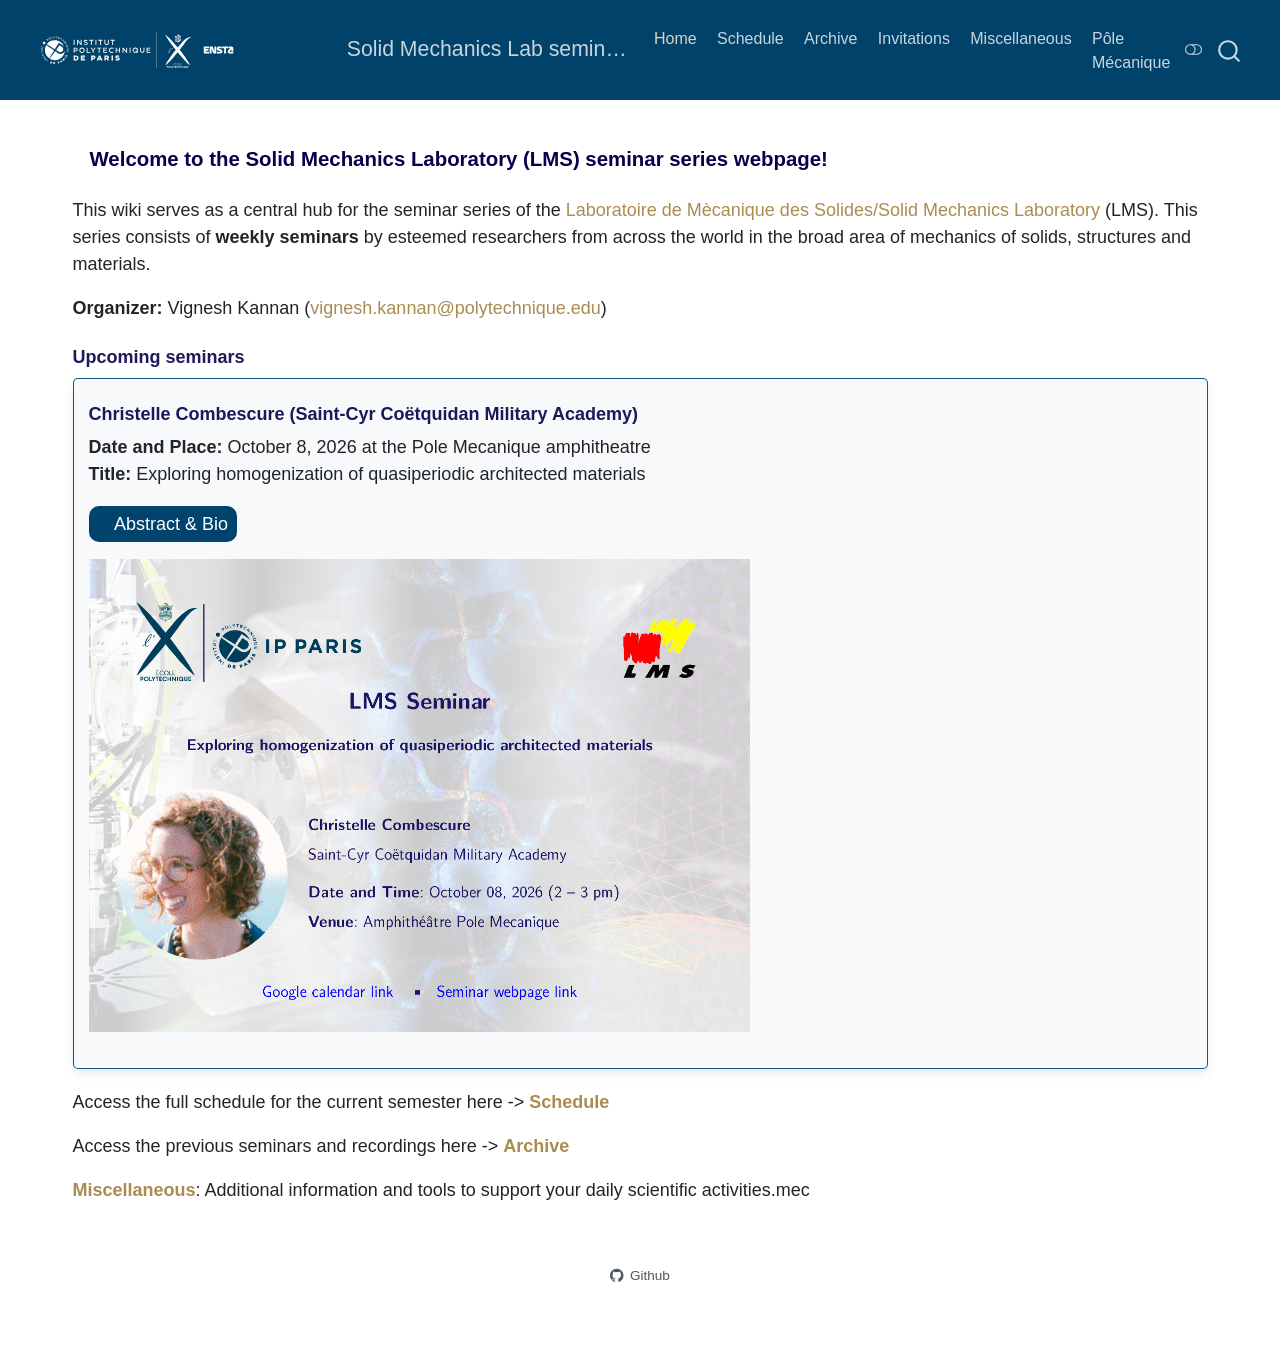
==== commit 41caf31e: "Built site for gh-pages" ====
--- a/index.html
+++ b/index.html
@@ -2,7 +2,7 @@
 <html xmlns="http://www.w3.org/1999/xhtml" lang="en" xml:lang="en"><head>
 
 <meta charset="utf-8">
-<meta name="generator" content="quarto-1.10.18">
+<meta name="generator" content="quarto-1.10.19">
 
 <meta name="viewport" content="width=device-width, initial-scale=1.0, user-scalable=yes">
 
@@ -41,9 +41,9 @@
 <script src="site_libs/quarto-html/popper.min.js"></script>
 <script src="site_libs/quarto-html/tippy.umd.min.js"></script>
 <link href="site_libs/quarto-html/tippy.css" rel="stylesheet">
-<link href="site_libs/quarto-html/quarto-syntax-highlighting-64a204ab8560d761af7679ceaba22944.css" rel="stylesheet" class="quarto-color-scheme" id="quarto-text-highlighting-styles">
-<link href="site_libs/quarto-html/quarto-syntax-highlighting-dark-b85bc7c33db8c58e0ec93c3465666fed.css" rel="stylesheet" class="quarto-color-scheme quarto-color-alternate" id="quarto-text-highlighting-styles">
-<link href="site_libs/quarto-html/quarto-syntax-highlighting-64a204ab8560d761af7679ceaba22944.css" rel="stylesheet" class="quarto-color-scheme-extra" id="quarto-text-highlighting-styles">
+<link href="site_libs/quarto-html/quarto-syntax-highlighting-bf27225e3a48a9273f3daa8f8e829971.css" rel="stylesheet" class="quarto-color-scheme" id="quarto-text-highlighting-styles">
+<link href="site_libs/quarto-html/quarto-syntax-highlighting-dark-b626d73c4c936ccc3cb08be7d45d1df6.css" rel="stylesheet" class="quarto-color-scheme quarto-color-alternate" id="quarto-text-highlighting-styles">
+<link href="site_libs/quarto-html/quarto-syntax-highlighting-bf27225e3a48a9273f3daa8f8e829971.css" rel="stylesheet" class="quarto-color-scheme-extra" id="quarto-text-highlighting-styles">
 <script src="site_libs/bootstrap/bootstrap.min.js"></script>
 <link href="site_libs/bootstrap/bootstrap-icons.css" rel="stylesheet">
 <link href="site_libs/bootstrap/bootstrap-6b47e2b5cace16e36d83b28fcc815a90.min.css" rel="stylesheet" append-hash="true" class="quarto-color-scheme" id="quarto-bootstrap" data-mode="light">
@@ -316,16 +316,16 @@
 <section id="upcoming-seminars" class="level3">
 <h3 data-anchor-id="upcoming-seminars">Upcoming seminars</h3>
 </section>
-<section id="alexander-erlich-liphy-universite-grenoble-alpes" class="level3 talk-card">
-<h3 data-anchor-id="alexander-erlich-liphy-universite-grenoble-alpes">Alexander Erlich (LiPhy, Universite Grenoble Alpes)</h3>
-<p><strong>Date and Place:</strong> September 24, 2026 at the Pole Mecanique amphitheatre <br> <strong>Title:</strong> The geometric nature of residual stress in growing tissues</p>
+<section id="christelle-combescure-saint-cyr-coëtquidan-military-academy" class="level3 talk-card">
+<h3 data-anchor-id="christelle-combescure-saint-cyr-coëtquidan-military-academy">Christelle Combescure (Saint-Cyr Coëtquidan Military Academy)</h3>
+<p><strong>Date and Place:</strong> October 8, 2026 at the Pole Mecanique amphitheatre <br> <strong>Title:</strong> Exploring homogenization of quasiperiodic architected materials</p>
 <div class="button">
-<p><a href="Resources/lms-seminar-docs/docs/26-09-12-abstract-announcements/26-0924-AlexErlich/01-lms-seminar-external.pdf" class="button" target="_blank"><iconify-icon icon="fa-solid:chalkboard" aria-label="announcement"></iconify-icon> Abstract &amp; Bio</a></p>
+<p><a href="Resources/lms-seminar-docs/docs/26-09-12-abstract-announcements/26-1008-Christelle/01-lms-seminar-external.pdf" class="button" target="_blank"><iconify-icon icon="fa-solid:chalkboard" aria-label="announcement"></iconify-icon> Abstract &amp; Bio</a></p>
 <!-- [<iconify-icon icon="fa-solid:chalkboard" aria-label="slides"></iconify-icon> Recording](https://sdrive.cnrs.fr/s/LspL5itra83aozH){.button target="_blank"} -->
 </div>
 <div class="quarto-figure quarto-figure-left">
 <figure class="figure">
-<p><a href="Resources/lms-seminar-docs/docs/26-09-12-abstract-announcements/26-0924-AlexErlich/02-lms-seminar-external.png"><img src="Resources/lms-seminar-docs/docs/26-09-12-abstract-announcements/26-0924-AlexErlich/02-lms-seminar-external.png" class="img-fluid quarto-figure quarto-figure-left figure-img" style="width:60.0%"></a></p>
+<p><a href="Resources/lms-seminar-docs/docs/26-09-12-abstract-announcements/26-1008-Christelle/02-lms-seminar-external.png"><img src="Resources/lms-seminar-docs/docs/26-09-12-abstract-announcements/26-1008-Christelle/02-lms-seminar-external.png" class="img-fluid quarto-figure quarto-figure-left figure-img" style="width:60.0%"></a></p>
 </figure>
 </div>
 </section>
--- a/site_libs/quarto-html/quarto-syntax-highlighting-bf27225e3a48a9273f3daa8f8e829971.css
+++ b/site_libs/quarto-html/quarto-syntax-highlighting-bf27225e3a48a9273f3daa8f8e829971.css
@@ -0,0 +1,236 @@
+/* quarto syntax highlight colors */
+:root {
+  --quarto-hl-ot-color: #003B4F;
+  --quarto-hl-at-color: #657422;
+  --quarto-hl-ss-color: #20794D;
+  --quarto-hl-an-color: #5E5E5E;
+  --quarto-hl-fu-color: #4758AB;
+  --quarto-hl-st-color: #20794D;
+  --quarto-hl-cf-color: #003B4F;
+  --quarto-hl-op-color: #5E5E5E;
+  --quarto-hl-er-color: #AD0000;
+  --quarto-hl-bn-color: #AD0000;
+  --quarto-hl-al-color: #AD0000;
+  --quarto-hl-va-color: #111111;
+  --quarto-hl-bu-color: inherit;
+  --quarto-hl-ex-color: inherit;
+  --quarto-hl-pp-color: #AD0000;
+  --quarto-hl-in-color: #5E5E5E;
+  --quarto-hl-vs-color: #20794D;
+  --quarto-hl-wa-color: #5E5E5E;
+  --quarto-hl-do-color: #5E5E5E;
+  --quarto-hl-im-color: #00769E;
+  --quarto-hl-ch-color: #20794D;
+  --quarto-hl-dt-color: #AD0000;
+  --quarto-hl-fl-color: #AD0000;
+  --quarto-hl-co-color: #5E5E5E;
+  --quarto-hl-cv-color: #5E5E5E;
+  --quarto-hl-cn-color: #8f5902;
+  --quarto-hl-sc-color: #5E5E5E;
+  --quarto-hl-dv-color: #AD0000;
+  --quarto-hl-kw-color: #003B4F;
+}
+
+/* other quarto variables */
+:root {
+  --quarto-font-monospace: SFMono-Regular, Menlo, Monaco, Consolas, "Liberation Mono", "Courier New", monospace;
+}
+
+/* syntax highlight based on Pandoc's rules */
+pre > code.sourceCode > span {
+  color: #003B4F;
+}
+
+code.sourceCode > span {
+  color: #003B4F;
+}
+
+div.sourceCode,
+div.sourceCode pre.sourceCode {
+  color: #003B4F;
+}
+
+/* Normal */
+code span {
+  color: #003B4F;
+}
+
+/* Alert */
+code span.al {
+  color: #AD0000;
+  font-style: inherit;
+}
+
+/* Annotation */
+code span.an {
+  color: #5E5E5E;
+  font-style: inherit;
+}
+
+/* Attribute */
+code span.at {
+  color: #657422;
+  font-style: inherit;
+}
+
+/* BaseN */
+code span.bn {
+  color: #AD0000;
+  font-style: inherit;
+}
+
+/* BuiltIn */
+code span.bu {
+  font-style: inherit;
+}
+
+/* ControlFlow */
+code span.cf {
+  color: #003B4F;
+  font-weight: bold;
+  font-style: inherit;
+}
+
+/* Char */
+code span.ch {
+  color: #20794D;
+  font-style: inherit;
+}
+
+/* Constant */
+code span.cn {
+  color: #8f5902;
+  font-style: inherit;
+}
+
+/* Comment */
+code span.co {
+  color: #5E5E5E;
+  font-style: inherit;
+}
+
+/* CommentVar */
+code span.cv {
+  color: #5E5E5E;
+  font-style: italic;
+}
+
+/* Documentation */
+code span.do {
+  color: #5E5E5E;
+  font-style: italic;
+}
+
+/* DataType */
+code span.dt {
+  color: #AD0000;
+  font-style: inherit;
+}
+
+/* DecVal */
+code span.dv {
+  color: #AD0000;
+  font-style: inherit;
+}
+
+/* Error */
+code span.er {
+  color: #AD0000;
+  font-style: inherit;
+}
+
+/* Extension */
+code span.ex {
+  font-style: inherit;
+}
+
+/* Float */
+code span.fl {
+  color: #AD0000;
+  font-style: inherit;
+}
+
+/* Function */
+code span.fu {
+  color: #4758AB;
+  font-style: inherit;
+}
+
+/* Import */
+code span.im {
+  color: #00769E;
+  font-style: inherit;
+}
+
+/* Information */
+code span.in {
+  color: #5E5E5E;
+  font-style: inherit;
+}
+
+/* Keyword */
+code span.kw {
+  color: #003B4F;
+  font-weight: bold;
+  font-style: inherit;
+}
+
+/* Operator */
+code span.op {
+  color: #5E5E5E;
+  font-style: inherit;
+}
+
+/* Other */
+code span.ot {
+  color: #003B4F;
+  font-style: inherit;
+}
+
+/* Preprocessor */
+code span.pp {
+  color: #AD0000;
+  font-style: inherit;
+}
+
+/* SpecialChar */
+code span.sc {
+  color: #5E5E5E;
+  font-style: inherit;
+}
+
+/* SpecialString */
+code span.ss {
+  color: #20794D;
+  font-style: inherit;
+}
+
+/* String */
+code span.st {
+  color: #20794D;
+  font-style: inherit;
+}
+
+/* Variable */
+code span.va {
+  color: #111111;
+  font-style: inherit;
+}
+
+/* VerbatimString */
+code span.vs {
+  color: #20794D;
+  font-style: inherit;
+}
+
+/* Warning */
+code span.wa {
+  color: #5E5E5E;
+  font-style: italic;
+}
+
+.prevent-inlining {
+  content: "</";
+}
+
+/*# sourceMappingURL=8be38f48d34c45af72792cbd699585e7.css.map */
--- a/site_libs/quarto-html/quarto-syntax-highlighting-dark-b626d73c4c936ccc3cb08be7d45d1df6.css
+++ b/site_libs/quarto-html/quarto-syntax-highlighting-dark-b626d73c4c936ccc3cb08be7d45d1df6.css
@@ -0,0 +1,219 @@
+/* quarto syntax highlight colors */
+:root {
+  --quarto-hl-al-color: #f07178;
+  --quarto-hl-an-color: #d4d0ab;
+  --quarto-hl-at-color: #00e0e0;
+  --quarto-hl-bn-color: #d4d0ab;
+  --quarto-hl-bu-color: #abe338;
+  --quarto-hl-ch-color: #abe338;
+  --quarto-hl-co-color: #f8f8f2;
+  --quarto-hl-cv-color: #ffd700;
+  --quarto-hl-cn-color: #ffd700;
+  --quarto-hl-cf-color: #ffa07a;
+  --quarto-hl-dt-color: #ffa07a;
+  --quarto-hl-dv-color: #d4d0ab;
+  --quarto-hl-do-color: #f8f8f2;
+  --quarto-hl-er-color: #f07178;
+  --quarto-hl-ex-color: #00e0e0;
+  --quarto-hl-fl-color: #d4d0ab;
+  --quarto-hl-fu-color: #ffa07a;
+  --quarto-hl-im-color: #abe338;
+  --quarto-hl-in-color: #d4d0ab;
+  --quarto-hl-kw-color: #ffa07a;
+  --quarto-hl-op-color: #ffa07a;
+  --quarto-hl-ot-color: #00e0e0;
+  --quarto-hl-pp-color: #dcc6e0;
+  --quarto-hl-re-color: #00e0e0;
+  --quarto-hl-sc-color: #abe338;
+  --quarto-hl-ss-color: #abe338;
+  --quarto-hl-st-color: #abe338;
+  --quarto-hl-va-color: #00e0e0;
+  --quarto-hl-vs-color: #abe338;
+  --quarto-hl-wa-color: #dcc6e0;
+}
+
+/* other quarto variables */
+:root {
+  --quarto-font-monospace: SFMono-Regular, Menlo, Monaco, Consolas, "Liberation Mono", "Courier New", monospace;
+}
+
+/* syntax highlight based on Pandoc's rules */
+pre > code.sourceCode > span {
+  color: #f8f8f2;
+}
+
+code.sourceCode > span {
+  color: #f8f8f2;
+}
+
+div.sourceCode,
+div.sourceCode pre.sourceCode {
+  color: #f8f8f2;
+}
+
+/* Normal */
+code span {
+  color: #f8f8f2;
+}
+
+/* Alert */
+code span.al {
+  color: #f07178;
+}
+
+/* Annotation */
+code span.an {
+  color: #d4d0ab;
+}
+
+/* Attribute */
+code span.at {
+  color: #00e0e0;
+}
+
+/* BaseN */
+code span.bn {
+  color: #d4d0ab;
+}
+
+/* BuiltIn */
+code span.bu {
+  color: #abe338;
+}
+
+/* ControlFlow */
+code span.cf {
+  font-weight: bold;
+  color: #ffa07a;
+}
+
+/* Char */
+code span.ch {
+  color: #abe338;
+}
+
+/* Constant */
+code span.cn {
+  color: #ffd700;
+}
+
+/* Comment */
+code span.co {
+  font-style: italic;
+  color: #f8f8f2;
+}
+
+/* CommentVar */
+code span.cv {
+  color: #ffd700;
+}
+
+/* Documentation */
+code span.do {
+  color: #f8f8f2;
+}
+
+/* DataType */
+code span.dt {
+  color: #ffa07a;
+}
+
+/* DecVal */
+code span.dv {
+  color: #d4d0ab;
+}
+
+/* Error */
+code span.er {
+  color: #f07178;
+  text-decoration: underline;
+}
+
+/* Extension */
+code span.ex {
+  font-weight: bold;
+  color: #00e0e0;
+}
+
+/* Float */
+code span.fl {
+  color: #d4d0ab;
+}
+
+/* Function */
+code span.fu {
+  color: #ffa07a;
+}
+
+/* Import */
+code span.im {
+  color: #abe338;
+}
+
+/* Information */
+code span.in {
+  color: #d4d0ab;
+}
+
+/* Keyword */
+code span.kw {
+  font-weight: bold;
+  color: #ffa07a;
+}
+
+/* Operator */
+code span.op {
+  color: #ffa07a;
+}
+
+/* Other */
+code span.ot {
+  color: #00e0e0;
+}
+
+/* Preprocessor */
+code span.pp {
+  color: #dcc6e0;
+}
+
+/* RegionMarker */
+code span.re {
+  background-color: #f8f8f2;
+  color: #00e0e0;
+}
+
+/* SpecialChar */
+code span.sc {
+  color: #abe338;
+}
+
+/* SpecialString */
+code span.ss {
+  color: #abe338;
+}
+
+/* String */
+code span.st {
+  color: #abe338;
+}
+
+/* Variable */
+code span.va {
+  color: #00e0e0;
+}
+
+/* VerbatimString */
+code span.vs {
+  color: #abe338;
+}
+
+/* Warning */
+code span.wa {
+  color: #dcc6e0;
+}
+
+.prevent-inlining {
+  content: "</";
+}
+
+/*# sourceMappingURL=a269c63e8167c3ae395728e86feb0848.css.map */
--- a/site_libs/quarto-html/quarto-syntax-highlighting-bf27225e3a48a9273f3daa8f8e829971.css
+++ b/site_libs/quarto-html/quarto-syntax-highlighting-bf27225e3a48a9273f3daa8f8e829971.css
@@ -0,0 +1,236 @@
+/* quarto syntax highlight colors */
+:root {
+  --quarto-hl-ot-color: #003B4F;
+  --quarto-hl-at-color: #657422;
+  --quarto-hl-ss-color: #20794D;
+  --quarto-hl-an-color: #5E5E5E;
+  --quarto-hl-fu-color: #4758AB;
+  --quarto-hl-st-color: #20794D;
+  --quarto-hl-cf-color: #003B4F;
+  --quarto-hl-op-color: #5E5E5E;
+  --quarto-hl-er-color: #AD0000;
+  --quarto-hl-bn-color: #AD0000;
+  --quarto-hl-al-color: #AD0000;
+  --quarto-hl-va-color: #111111;
+  --quarto-hl-bu-color: inherit;
+  --quarto-hl-ex-color: inherit;
+  --quarto-hl-pp-color: #AD0000;
+  --quarto-hl-in-color: #5E5E5E;
+  --quarto-hl-vs-color: #20794D;
+  --quarto-hl-wa-color: #5E5E5E;
+  --quarto-hl-do-color: #5E5E5E;
+  --quarto-hl-im-color: #00769E;
+  --quarto-hl-ch-color: #20794D;
+  --quarto-hl-dt-color: #AD0000;
+  --quarto-hl-fl-color: #AD0000;
+  --quarto-hl-co-color: #5E5E5E;
+  --quarto-hl-cv-color: #5E5E5E;
+  --quarto-hl-cn-color: #8f5902;
+  --quarto-hl-sc-color: #5E5E5E;
+  --quarto-hl-dv-color: #AD0000;
+  --quarto-hl-kw-color: #003B4F;
+}
+
+/* other quarto variables */
+:root {
+  --quarto-font-monospace: SFMono-Regular, Menlo, Monaco, Consolas, "Liberation Mono", "Courier New", monospace;
+}
+
+/* syntax highlight based on Pandoc's rules */
+pre > code.sourceCode > span {
+  color: #003B4F;
+}
+
+code.sourceCode > span {
+  color: #003B4F;
+}
+
+div.sourceCode,
+div.sourceCode pre.sourceCode {
+  color: #003B4F;
+}
+
+/* Normal */
+code span {
+  color: #003B4F;
+}
+
+/* Alert */
+code span.al {
+  color: #AD0000;
+  font-style: inherit;
+}
+
+/* Annotation */
+code span.an {
+  color: #5E5E5E;
+  font-style: inherit;
+}
+
+/* Attribute */
+code span.at {
+  color: #657422;
+  font-style: inherit;
+}
+
+/* BaseN */
+code span.bn {
+  color: #AD0000;
+  font-style: inherit;
+}
+
+/* BuiltIn */
+code span.bu {
+  font-style: inherit;
+}
+
+/* ControlFlow */
+code span.cf {
+  color: #003B4F;
+  font-weight: bold;
+  font-style: inherit;
+}
+
+/* Char */
+code span.ch {
+  color: #20794D;
+  font-style: inherit;
+}
+
+/* Constant */
+code span.cn {
+  color: #8f5902;
+  font-style: inherit;
+}
+
+/* Comment */
+code span.co {
+  color: #5E5E5E;
+  font-style: inherit;
+}
+
+/* CommentVar */
+code span.cv {
+  color: #5E5E5E;
+  font-style: italic;
+}
+
+/* Documentation */
+code span.do {
+  color: #5E5E5E;
+  font-style: italic;
+}
+
+/* DataType */
+code span.dt {
+  color: #AD0000;
+  font-style: inherit;
+}
+
+/* DecVal */
+code span.dv {
+  color: #AD0000;
+  font-style: inherit;
+}
+
+/* Error */
+code span.er {
+  color: #AD0000;
+  font-style: inherit;
+}
+
+/* Extension */
+code span.ex {
+  font-style: inherit;
+}
+
+/* Float */
+code span.fl {
+  color: #AD0000;
+  font-style: inherit;
+}
+
+/* Function */
+code span.fu {
+  color: #4758AB;
+  font-style: inherit;
+}
+
+/* Import */
+code span.im {
+  color: #00769E;
+  font-style: inherit;
+}
+
+/* Information */
+code span.in {
+  color: #5E5E5E;
+  font-style: inherit;
+}
+
+/* Keyword */
+code span.kw {
+  color: #003B4F;
+  font-weight: bold;
+  font-style: inherit;
+}
+
+/* Operator */
+code span.op {
+  color: #5E5E5E;
+  font-style: inherit;
+}
+
+/* Other */
+code span.ot {
+  color: #003B4F;
+  font-style: inherit;
+}
+
+/* Preprocessor */
+code span.pp {
+  color: #AD0000;
+  font-style: inherit;
+}
+
+/* SpecialChar */
+code span.sc {
+  color: #5E5E5E;
+  font-style: inherit;
+}
+
+/* SpecialString */
+code span.ss {
+  color: #20794D;
+  font-style: inherit;
+}
+
+/* String */
+code span.st {
+  color: #20794D;
+  font-style: inherit;
+}
+
+/* Variable */
+code span.va {
+  color: #111111;
+  font-style: inherit;
+}
+
+/* VerbatimString */
+code span.vs {
+  color: #20794D;
+  font-style: inherit;
+}
+
+/* Warning */
+code span.wa {
+  color: #5E5E5E;
+  font-style: italic;
+}
+
+.prevent-inlining {
+  content: "</";
+}
+
+/*# sourceMappingURL=8be38f48d34c45af72792cbd699585e7.css.map */
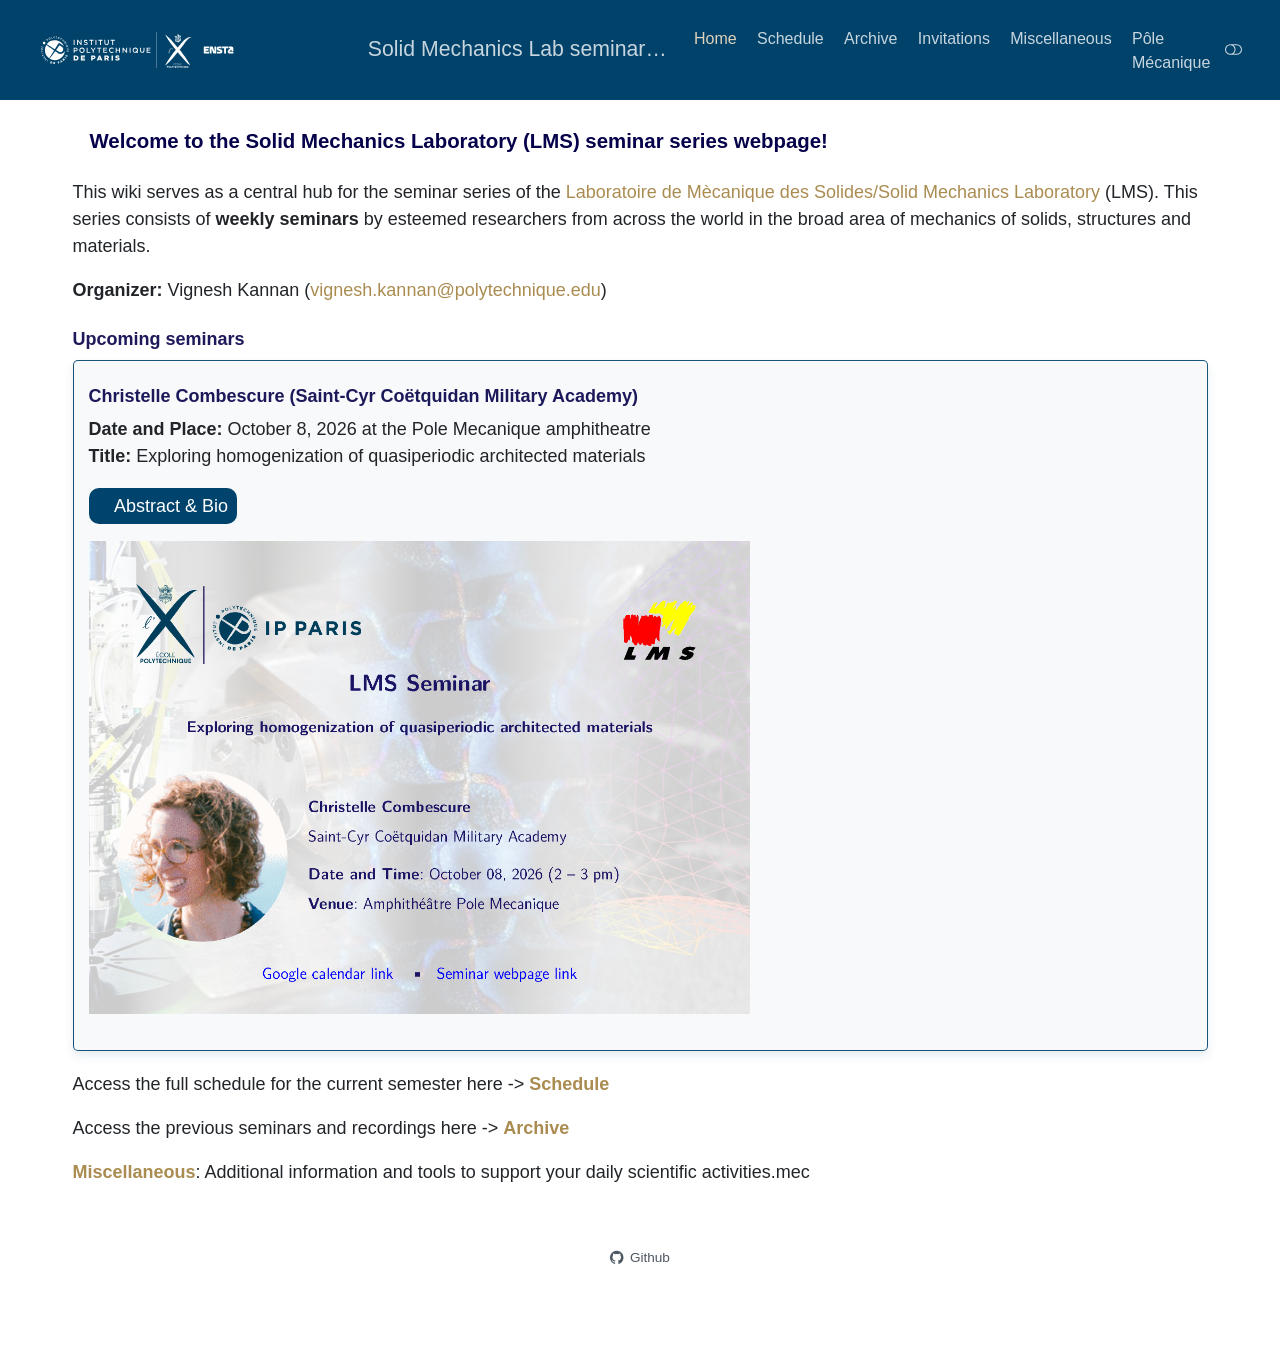
==== commit 3639ff4d: "Built site for gh-pages" ====
--- a/index.html
+++ b/index.html
@@ -2,23 +2,17 @@
 <html xmlns="http://www.w3.org/1999/xhtml" lang="en" xml:lang="en"><head>
 
 <meta charset="utf-8">
-<meta name="generator" content="quarto-1.10.19">
+<meta name="generator" content="quarto-1.7.32">
 
 <meta name="viewport" content="width=device-width, initial-scale=1.0, user-scalable=yes">
 
 
 <title>Solid Mechanics Lab seminar series</title>
 <style>
-/* Default styles provided by pandoc.
-** See https://pandoc.org/MANUAL.html#variables-for-html for config info.
-*/
+code{white-space: pre-wrap;}
 span.smallcaps{font-variant: small-caps;}
-div.columns{display: flex; gap: 1.5em;}
-div.column{flex: auto;}
-@media screen {
-div.columns{gap: min(4vw, 1.5em);}
-div.column{overflow-x: auto;}
-}
+div.columns{display: flex; gap: min(4vw, 1.5em);}
+div.column{flex: auto; overflow-x: auto;}
 div.hanging-indent{margin-left: 1.5em; text-indent: -1.5em;}
 ul.task-list{list-style: none;}
 ul.task-list li input[type="checkbox"] {
@@ -41,14 +35,14 @@
 <script src="site_libs/quarto-html/popper.min.js"></script>
 <script src="site_libs/quarto-html/tippy.umd.min.js"></script>
 <link href="site_libs/quarto-html/tippy.css" rel="stylesheet">
-<link href="site_libs/quarto-html/quarto-syntax-highlighting-bf27225e3a48a9273f3daa8f8e829971.css" rel="stylesheet" class="quarto-color-scheme" id="quarto-text-highlighting-styles">
-<link href="site_libs/quarto-html/quarto-syntax-highlighting-dark-b626d73c4c936ccc3cb08be7d45d1df6.css" rel="stylesheet" class="quarto-color-scheme quarto-color-alternate" id="quarto-text-highlighting-styles">
-<link href="site_libs/quarto-html/quarto-syntax-highlighting-bf27225e3a48a9273f3daa8f8e829971.css" rel="stylesheet" class="quarto-color-scheme-extra" id="quarto-text-highlighting-styles">
+<link href="site_libs/quarto-html/quarto-syntax-highlighting-37eea08aefeeee20ff55810ff984fec1.css" rel="stylesheet" class="quarto-color-scheme" id="quarto-text-highlighting-styles">
+<link href="site_libs/quarto-html/quarto-syntax-highlighting-dark-2fef5ea3f8957b3e4ecc936fc74692ca.css" rel="stylesheet" class="quarto-color-scheme quarto-color-alternate" id="quarto-text-highlighting-styles">
+<link href="site_libs/quarto-html/quarto-syntax-highlighting-37eea08aefeeee20ff55810ff984fec1.css" rel="stylesheet" class="quarto-color-scheme-extra" id="quarto-text-highlighting-styles">
 <script src="site_libs/bootstrap/bootstrap.min.js"></script>
 <link href="site_libs/bootstrap/bootstrap-icons.css" rel="stylesheet">
-<link href="site_libs/bootstrap/bootstrap-6b47e2b5cace16e36d83b28fcc815a90.min.css" rel="stylesheet" append-hash="true" class="quarto-color-scheme" id="quarto-bootstrap" data-mode="light">
-<link href="site_libs/bootstrap/bootstrap-dark-74f4fa1f009937227fd53bf8d28a0e7f.min.css" rel="stylesheet" append-hash="true" class="quarto-color-scheme quarto-color-alternate" id="quarto-bootstrap" data-mode="dark">
-<link href="site_libs/bootstrap/bootstrap-6b47e2b5cace16e36d83b28fcc815a90.min.css" rel="stylesheet" append-hash="true" class="quarto-color-scheme-extra" id="quarto-bootstrap" data-mode="light">
+<link href="site_libs/bootstrap/bootstrap-5e93ec556baa385cfd8210303c6545bd.min.css" rel="stylesheet" append-hash="true" class="quarto-color-scheme" id="quarto-bootstrap" data-mode="light">
+<link href="site_libs/bootstrap/bootstrap-dark-d4d9bf10eec08f27602858e370fdcfaf.min.css" rel="stylesheet" append-hash="true" class="quarto-color-scheme quarto-color-alternate" id="quarto-bootstrap" data-mode="dark">
+<link href="site_libs/bootstrap/bootstrap-5e93ec556baa385cfd8210303c6545bd.min.css" rel="stylesheet" append-hash="true" class="quarto-color-scheme-extra" id="quarto-bootstrap" data-mode="light">
 <script src="site_libs/quarto-contrib/iconify-2.1.0/iconify-icon.min.js"></script>
 <script id="quarto-search-options" type="application/json">{
   "location": "navbar",
@@ -252,8 +246,7 @@
       <div class="navbar-container container-fluid">
       <div class="navbar-brand-container mx-auto">
     <a href="./index.html" class="navbar-brand navbar-brand-logo">
-    <img src="./Resources/Images/Logotype_IPP_X_ENSTA.svg" alt="" class="navbar-logo light-content">
-    <img src="./Resources/Images/Logotype_IPP_X_ENSTA.svg" alt="" class="navbar-logo dark-content">
+    <img src="./Resources/Images/Logotype_IPP_X_ENSTA.svg" alt="" class="navbar-logo">
     </a>
     <a class="navbar-brand" href="./index.html">
     <span class="navbar-title">Solid Mechanics Lab seminar series</span>
@@ -309,8 +302,8 @@
   <div class="about-contents">
     <header id="title-block-header" class="quarto-title-block"></header> <main class="content column-page" id="quarto-document-content">
 
-<section id="b58fc729-690b-4000-b19f-365a4093b2ff7b7b3c2069636f6e696679206661362d736f6c69643a626f6f6b2d61746c6173203e7d7d-welcome-to-the-solid-mechanics-laboratory-lms-seminar-series-webpage" class="level2">
-<h2 data-anchor-id="b58fc729-690b-4000-b19f-365a4093b2ff7b7b3c2069636f6e696679206661362d736f6c69643a626f6f6b2d61746c6173203e7d7d-welcome-to-the-solid-mechanics-laboratory-lms-seminar-series-webpage"><iconify-icon role="img" inline="" icon="fa6-solid:book-atlas" aria-label="Icon book-atlas from fa6-solid Iconify.design set." title="Icon book-atlas from fa6-solid Iconify.design set."></iconify-icon> &nbsp; Welcome to the Solid Mechanics Laboratory (LMS) seminar series webpage!</h2>
+<section id="welcome-to-the-solid-mechanics-laboratory-lms-seminar-series-webpage" class="level2">
+<h2 data-anchor-id="welcome-to-the-solid-mechanics-laboratory-lms-seminar-series-webpage"><iconify-icon role="img" inline="" icon="fa6-solid:book-atlas" aria-label="Icon book-atlas from fa6-solid Iconify.design set." title="Icon book-atlas from fa6-solid Iconify.design set."></iconify-icon> &nbsp; Welcome to the Solid Mechanics Laboratory (LMS) seminar series webpage!</h2>
 <p>This wiki serves as a central hub for the seminar series of the <a href="https://lms.ip-paris.fr/">Laboratoire de Mècanique des Solides/Solid Mechanics Laboratory</a> (LMS). This series consists of <strong>weekly seminars</strong> by esteemed researchers from across the world in the broad area of mechanics of solids, structures and materials.</p>
 <p><strong>Organizer:</strong> Vignesh Kannan (<a href="mailto:vignesh.kannan@polytechnique.edu">vignesh.kannan@polytechnique.edu</a>)</p>
 <section id="upcoming-seminars" class="level3">
@@ -403,14 +396,13 @@
       e.clearSelection();
     }
     const getTextToCopy = function(trigger) {
-      const outerScaffold = trigger.parentElement.cloneNode(true);
-      const codeEl = outerScaffold.querySelector('code');
-      for (const childEl of codeEl.children) {
-        if (isCodeAnnotation(childEl)) {
-          childEl.remove();
-        }
-      }
-      return codeEl.innerText;
+        const codeEl = trigger.previousElementSibling.cloneNode(true);
+        for (const childEl of codeEl.children) {
+          if (isCodeAnnotation(childEl)) {
+            childEl.remove();
+          }
+        }
+        return codeEl.innerText;
     }
     const clipboard = new window.ClipboardJS('.code-copy-button:not([data-in-quarto-modal])', {
       text: getTextToCopy
--- a/site_libs/quarto-html/quarto-syntax-highlighting-37eea08aefeeee20ff55810ff984fec1.css
+++ b/site_libs/quarto-html/quarto-syntax-highlighting-37eea08aefeeee20ff55810ff984fec1.css
@@ -0,0 +1,236 @@
+/* quarto syntax highlight colors */
+:root {
+  --quarto-hl-ot-color: #003B4F;
+  --quarto-hl-at-color: #657422;
+  --quarto-hl-ss-color: #20794D;
+  --quarto-hl-an-color: #5E5E5E;
+  --quarto-hl-fu-color: #4758AB;
+  --quarto-hl-st-color: #20794D;
+  --quarto-hl-cf-color: #003B4F;
+  --quarto-hl-op-color: #5E5E5E;
+  --quarto-hl-er-color: #AD0000;
+  --quarto-hl-bn-color: #AD0000;
+  --quarto-hl-al-color: #AD0000;
+  --quarto-hl-va-color: #111111;
+  --quarto-hl-bu-color: inherit;
+  --quarto-hl-ex-color: inherit;
+  --quarto-hl-pp-color: #AD0000;
+  --quarto-hl-in-color: #5E5E5E;
+  --quarto-hl-vs-color: #20794D;
+  --quarto-hl-wa-color: #5E5E5E;
+  --quarto-hl-do-color: #5E5E5E;
+  --quarto-hl-im-color: #00769E;
+  --quarto-hl-ch-color: #20794D;
+  --quarto-hl-dt-color: #AD0000;
+  --quarto-hl-fl-color: #AD0000;
+  --quarto-hl-co-color: #5E5E5E;
+  --quarto-hl-cv-color: #5E5E5E;
+  --quarto-hl-cn-color: #8f5902;
+  --quarto-hl-sc-color: #5E5E5E;
+  --quarto-hl-dv-color: #AD0000;
+  --quarto-hl-kw-color: #003B4F;
+}
+
+/* other quarto variables */
+:root {
+  --quarto-font-monospace: SFMono-Regular, Menlo, Monaco, Consolas, "Liberation Mono", "Courier New", monospace;
+}
+
+/* syntax highlight based on Pandoc's rules */
+pre > code.sourceCode > span {
+  color: #003B4F;
+}
+
+code.sourceCode > span {
+  color: #003B4F;
+}
+
+div.sourceCode,
+div.sourceCode pre.sourceCode {
+  color: #003B4F;
+}
+
+/* Normal */
+code span {
+  color: #003B4F;
+}
+
+/* Alert */
+code span.al {
+  color: #AD0000;
+  font-style: inherit;
+}
+
+/* Annotation */
+code span.an {
+  color: #5E5E5E;
+  font-style: inherit;
+}
+
+/* Attribute */
+code span.at {
+  color: #657422;
+  font-style: inherit;
+}
+
+/* BaseN */
+code span.bn {
+  color: #AD0000;
+  font-style: inherit;
+}
+
+/* BuiltIn */
+code span.bu {
+  font-style: inherit;
+}
+
+/* ControlFlow */
+code span.cf {
+  color: #003B4F;
+  font-weight: bold;
+  font-style: inherit;
+}
+
+/* Char */
+code span.ch {
+  color: #20794D;
+  font-style: inherit;
+}
+
+/* Constant */
+code span.cn {
+  color: #8f5902;
+  font-style: inherit;
+}
+
+/* Comment */
+code span.co {
+  color: #5E5E5E;
+  font-style: inherit;
+}
+
+/* CommentVar */
+code span.cv {
+  color: #5E5E5E;
+  font-style: italic;
+}
+
+/* Documentation */
+code span.do {
+  color: #5E5E5E;
+  font-style: italic;
+}
+
+/* DataType */
+code span.dt {
+  color: #AD0000;
+  font-style: inherit;
+}
+
+/* DecVal */
+code span.dv {
+  color: #AD0000;
+  font-style: inherit;
+}
+
+/* Error */
+code span.er {
+  color: #AD0000;
+  font-style: inherit;
+}
+
+/* Extension */
+code span.ex {
+  font-style: inherit;
+}
+
+/* Float */
+code span.fl {
+  color: #AD0000;
+  font-style: inherit;
+}
+
+/* Function */
+code span.fu {
+  color: #4758AB;
+  font-style: inherit;
+}
+
+/* Import */
+code span.im {
+  color: #00769E;
+  font-style: inherit;
+}
+
+/* Information */
+code span.in {
+  color: #5E5E5E;
+  font-style: inherit;
+}
+
+/* Keyword */
+code span.kw {
+  color: #003B4F;
+  font-weight: bold;
+  font-style: inherit;
+}
+
+/* Operator */
+code span.op {
+  color: #5E5E5E;
+  font-style: inherit;
+}
+
+/* Other */
+code span.ot {
+  color: #003B4F;
+  font-style: inherit;
+}
+
+/* Preprocessor */
+code span.pp {
+  color: #AD0000;
+  font-style: inherit;
+}
+
+/* SpecialChar */
+code span.sc {
+  color: #5E5E5E;
+  font-style: inherit;
+}
+
+/* SpecialString */
+code span.ss {
+  color: #20794D;
+  font-style: inherit;
+}
+
+/* String */
+code span.st {
+  color: #20794D;
+  font-style: inherit;
+}
+
+/* Variable */
+code span.va {
+  color: #111111;
+  font-style: inherit;
+}
+
+/* VerbatimString */
+code span.vs {
+  color: #20794D;
+  font-style: inherit;
+}
+
+/* Warning */
+code span.wa {
+  color: #5E5E5E;
+  font-style: italic;
+}
+
+.prevent-inlining {
+  content: "</";
+}
+
+/*# sourceMappingURL=27d3d809615f7771493d095567f04340.css.map */
--- a/site_libs/quarto-html/quarto-syntax-highlighting-dark-2fef5ea3f8957b3e4ecc936fc74692ca.css
+++ b/site_libs/quarto-html/quarto-syntax-highlighting-dark-2fef5ea3f8957b3e4ecc936fc74692ca.css
@@ -0,0 +1,219 @@
+/* quarto syntax highlight colors */
+:root {
+  --quarto-hl-al-color: #f07178;
+  --quarto-hl-an-color: #d4d0ab;
+  --quarto-hl-at-color: #00e0e0;
+  --quarto-hl-bn-color: #d4d0ab;
+  --quarto-hl-bu-color: #abe338;
+  --quarto-hl-ch-color: #abe338;
+  --quarto-hl-co-color: #f8f8f2;
+  --quarto-hl-cv-color: #ffd700;
+  --quarto-hl-cn-color: #ffd700;
+  --quarto-hl-cf-color: #ffa07a;
+  --quarto-hl-dt-color: #ffa07a;
+  --quarto-hl-dv-color: #d4d0ab;
+  --quarto-hl-do-color: #f8f8f2;
+  --quarto-hl-er-color: #f07178;
+  --quarto-hl-ex-color: #00e0e0;
+  --quarto-hl-fl-color: #d4d0ab;
+  --quarto-hl-fu-color: #ffa07a;
+  --quarto-hl-im-color: #abe338;
+  --quarto-hl-in-color: #d4d0ab;
+  --quarto-hl-kw-color: #ffa07a;
+  --quarto-hl-op-color: #ffa07a;
+  --quarto-hl-ot-color: #00e0e0;
+  --quarto-hl-pp-color: #dcc6e0;
+  --quarto-hl-re-color: #00e0e0;
+  --quarto-hl-sc-color: #abe338;
+  --quarto-hl-ss-color: #abe338;
+  --quarto-hl-st-color: #abe338;
+  --quarto-hl-va-color: #00e0e0;
+  --quarto-hl-vs-color: #abe338;
+  --quarto-hl-wa-color: #dcc6e0;
+}
+
+/* other quarto variables */
+:root {
+  --quarto-font-monospace: SFMono-Regular, Menlo, Monaco, Consolas, "Liberation Mono", "Courier New", monospace;
+}
+
+/* syntax highlight based on Pandoc's rules */
+pre > code.sourceCode > span {
+  color: #f8f8f2;
+}
+
+code.sourceCode > span {
+  color: #f8f8f2;
+}
+
+div.sourceCode,
+div.sourceCode pre.sourceCode {
+  color: #f8f8f2;
+}
+
+/* Normal */
+code span {
+  color: #f8f8f2;
+}
+
+/* Alert */
+code span.al {
+  color: #f07178;
+}
+
+/* Annotation */
+code span.an {
+  color: #d4d0ab;
+}
+
+/* Attribute */
+code span.at {
+  color: #00e0e0;
+}
+
+/* BaseN */
+code span.bn {
+  color: #d4d0ab;
+}
+
+/* BuiltIn */
+code span.bu {
+  color: #abe338;
+}
+
+/* ControlFlow */
+code span.cf {
+  font-weight: bold;
+  color: #ffa07a;
+}
+
+/* Char */
+code span.ch {
+  color: #abe338;
+}
+
+/* Constant */
+code span.cn {
+  color: #ffd700;
+}
+
+/* Comment */
+code span.co {
+  font-style: italic;
+  color: #f8f8f2;
+}
+
+/* CommentVar */
+code span.cv {
+  color: #ffd700;
+}
+
+/* Documentation */
+code span.do {
+  color: #f8f8f2;
+}
+
+/* DataType */
+code span.dt {
+  color: #ffa07a;
+}
+
+/* DecVal */
+code span.dv {
+  color: #d4d0ab;
+}
+
+/* Error */
+code span.er {
+  color: #f07178;
+  text-decoration: underline;
+}
+
+/* Extension */
+code span.ex {
+  font-weight: bold;
+  color: #00e0e0;
+}
+
+/* Float */
+code span.fl {
+  color: #d4d0ab;
+}
+
+/* Function */
+code span.fu {
+  color: #ffa07a;
+}
+
+/* Import */
+code span.im {
+  color: #abe338;
+}
+
+/* Information */
+code span.in {
+  color: #d4d0ab;
+}
+
+/* Keyword */
+code span.kw {
+  font-weight: bold;
+  color: #ffa07a;
+}
+
+/* Operator */
+code span.op {
+  color: #ffa07a;
+}
+
+/* Other */
+code span.ot {
+  color: #00e0e0;
+}
+
+/* Preprocessor */
+code span.pp {
+  color: #dcc6e0;
+}
+
+/* RegionMarker */
+code span.re {
+  background-color: #f8f8f2;
+  color: #00e0e0;
+}
+
+/* SpecialChar */
+code span.sc {
+  color: #abe338;
+}
+
+/* SpecialString */
+code span.ss {
+  color: #abe338;
+}
+
+/* String */
+code span.st {
+  color: #abe338;
+}
+
+/* Variable */
+code span.va {
+  color: #00e0e0;
+}
+
+/* VerbatimString */
+code span.vs {
+  color: #abe338;
+}
+
+/* Warning */
+code span.wa {
+  color: #dcc6e0;
+}
+
+.prevent-inlining {
+  content: "</";
+}
+
+/*# sourceMappingURL=9d1c423767af11a14e59cf8ecfea55bb.css.map */
--- a/site_libs/quarto-html/quarto-syntax-highlighting-37eea08aefeeee20ff55810ff984fec1.css
+++ b/site_libs/quarto-html/quarto-syntax-highlighting-37eea08aefeeee20ff55810ff984fec1.css
@@ -0,0 +1,236 @@
+/* quarto syntax highlight colors */
+:root {
+  --quarto-hl-ot-color: #003B4F;
+  --quarto-hl-at-color: #657422;
+  --quarto-hl-ss-color: #20794D;
+  --quarto-hl-an-color: #5E5E5E;
+  --quarto-hl-fu-color: #4758AB;
+  --quarto-hl-st-color: #20794D;
+  --quarto-hl-cf-color: #003B4F;
+  --quarto-hl-op-color: #5E5E5E;
+  --quarto-hl-er-color: #AD0000;
+  --quarto-hl-bn-color: #AD0000;
+  --quarto-hl-al-color: #AD0000;
+  --quarto-hl-va-color: #111111;
+  --quarto-hl-bu-color: inherit;
+  --quarto-hl-ex-color: inherit;
+  --quarto-hl-pp-color: #AD0000;
+  --quarto-hl-in-color: #5E5E5E;
+  --quarto-hl-vs-color: #20794D;
+  --quarto-hl-wa-color: #5E5E5E;
+  --quarto-hl-do-color: #5E5E5E;
+  --quarto-hl-im-color: #00769E;
+  --quarto-hl-ch-color: #20794D;
+  --quarto-hl-dt-color: #AD0000;
+  --quarto-hl-fl-color: #AD0000;
+  --quarto-hl-co-color: #5E5E5E;
+  --quarto-hl-cv-color: #5E5E5E;
+  --quarto-hl-cn-color: #8f5902;
+  --quarto-hl-sc-color: #5E5E5E;
+  --quarto-hl-dv-color: #AD0000;
+  --quarto-hl-kw-color: #003B4F;
+}
+
+/* other quarto variables */
+:root {
+  --quarto-font-monospace: SFMono-Regular, Menlo, Monaco, Consolas, "Liberation Mono", "Courier New", monospace;
+}
+
+/* syntax highlight based on Pandoc's rules */
+pre > code.sourceCode > span {
+  color: #003B4F;
+}
+
+code.sourceCode > span {
+  color: #003B4F;
+}
+
+div.sourceCode,
+div.sourceCode pre.sourceCode {
+  color: #003B4F;
+}
+
+/* Normal */
+code span {
+  color: #003B4F;
+}
+
+/* Alert */
+code span.al {
+  color: #AD0000;
+  font-style: inherit;
+}
+
+/* Annotation */
+code span.an {
+  color: #5E5E5E;
+  font-style: inherit;
+}
+
+/* Attribute */
+code span.at {
+  color: #657422;
+  font-style: inherit;
+}
+
+/* BaseN */
+code span.bn {
+  color: #AD0000;
+  font-style: inherit;
+}
+
+/* BuiltIn */
+code span.bu {
+  font-style: inherit;
+}
+
+/* ControlFlow */
+code span.cf {
+  color: #003B4F;
+  font-weight: bold;
+  font-style: inherit;
+}
+
+/* Char */
+code span.ch {
+  color: #20794D;
+  font-style: inherit;
+}
+
+/* Constant */
+code span.cn {
+  color: #8f5902;
+  font-style: inherit;
+}
+
+/* Comment */
+code span.co {
+  color: #5E5E5E;
+  font-style: inherit;
+}
+
+/* CommentVar */
+code span.cv {
+  color: #5E5E5E;
+  font-style: italic;
+}
+
+/* Documentation */
+code span.do {
+  color: #5E5E5E;
+  font-style: italic;
+}
+
+/* DataType */
+code span.dt {
+  color: #AD0000;
+  font-style: inherit;
+}
+
+/* DecVal */
+code span.dv {
+  color: #AD0000;
+  font-style: inherit;
+}
+
+/* Error */
+code span.er {
+  color: #AD0000;
+  font-style: inherit;
+}
+
+/* Extension */
+code span.ex {
+  font-style: inherit;
+}
+
+/* Float */
+code span.fl {
+  color: #AD0000;
+  font-style: inherit;
+}
+
+/* Function */
+code span.fu {
+  color: #4758AB;
+  font-style: inherit;
+}
+
+/* Import */
+code span.im {
+  color: #00769E;
+  font-style: inherit;
+}
+
+/* Information */
+code span.in {
+  color: #5E5E5E;
+  font-style: inherit;
+}
+
+/* Keyword */
+code span.kw {
+  color: #003B4F;
+  font-weight: bold;
+  font-style: inherit;
+}
+
+/* Operator */
+code span.op {
+  color: #5E5E5E;
+  font-style: inherit;
+}
+
+/* Other */
+code span.ot {
+  color: #003B4F;
+  font-style: inherit;
+}
+
+/* Preprocessor */
+code span.pp {
+  color: #AD0000;
+  font-style: inherit;
+}
+
+/* SpecialChar */
+code span.sc {
+  color: #5E5E5E;
+  font-style: inherit;
+}
+
+/* SpecialString */
+code span.ss {
+  color: #20794D;
+  font-style: inherit;
+}
+
+/* String */
+code span.st {
+  color: #20794D;
+  font-style: inherit;
+}
+
+/* Variable */
+code span.va {
+  color: #111111;
+  font-style: inherit;
+}
+
+/* VerbatimString */
+code span.vs {
+  color: #20794D;
+  font-style: inherit;
+}
+
+/* Warning */
+code span.wa {
+  color: #5E5E5E;
+  font-style: italic;
+}
+
+.prevent-inlining {
+  content: "</";
+}
+
+/*# sourceMappingURL=27d3d809615f7771493d095567f04340.css.map */
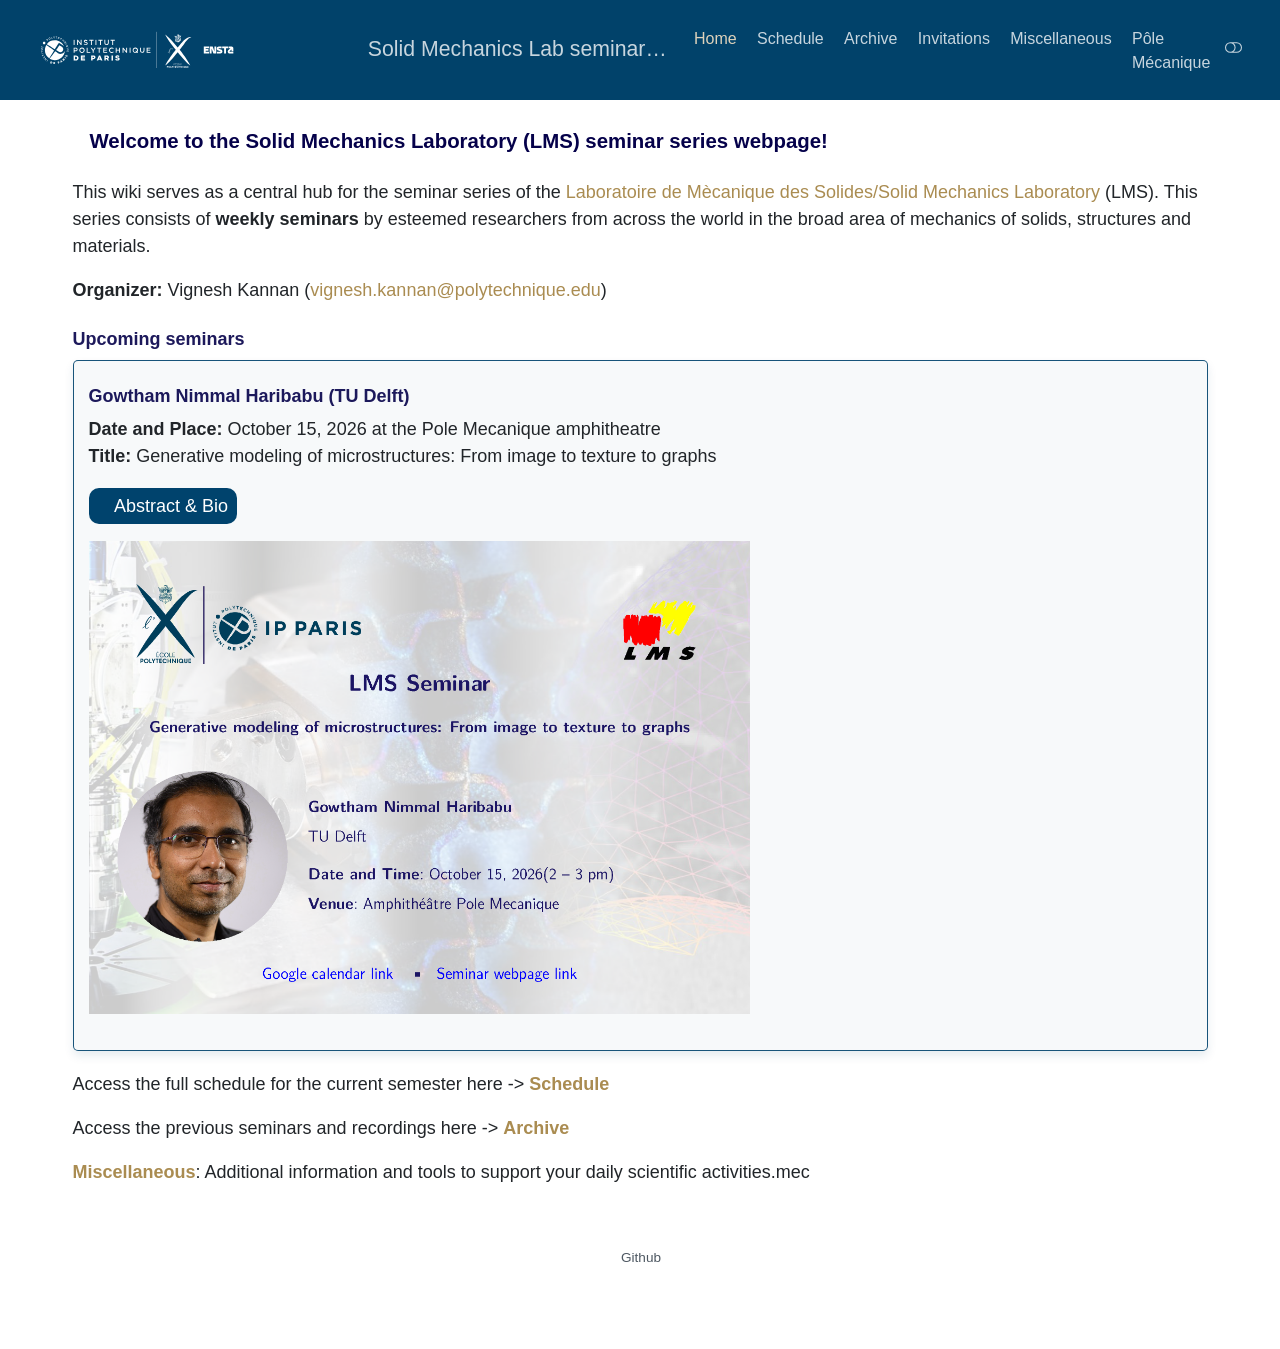
==== commit d767c07c: "Built site for gh-pages" ====
--- a/index.html
+++ b/index.html
@@ -309,16 +309,16 @@
 <section id="upcoming-seminars" class="level3">
 <h3 data-anchor-id="upcoming-seminars">Upcoming seminars</h3>
 </section>
-<section id="christelle-combescure-saint-cyr-coëtquidan-military-academy" class="level3 talk-card">
-<h3 data-anchor-id="christelle-combescure-saint-cyr-coëtquidan-military-academy">Christelle Combescure (Saint-Cyr Coëtquidan Military Academy)</h3>
-<p><strong>Date and Place:</strong> October 8, 2026 at the Pole Mecanique amphitheatre <br> <strong>Title:</strong> Exploring homogenization of quasiperiodic architected materials</p>
+<section id="gowtham-nimmal-haribabu-tu-delft" class="level3 talk-card">
+<h3 data-anchor-id="gowtham-nimmal-haribabu-tu-delft">Gowtham Nimmal Haribabu (TU Delft)</h3>
+<p><strong>Date and Place:</strong> October 15, 2026 at the Pole Mecanique amphitheatre <br> <strong>Title:</strong> Generative modeling of microstructures: From image to texture to graphs</p>
 <div class="button">
-<p><a href="Resources/lms-seminar-docs/docs/26-09-12-abstract-announcements/26-1008-Christelle/01-lms-seminar-external.pdf" class="button" target="_blank"><iconify-icon icon="fa-solid:chalkboard" aria-label="announcement"></iconify-icon> Abstract &amp; Bio</a></p>
+<p><a href="Resources/lms-seminar-docs/docs/26-09-12-abstract-announcements/26-1015-Gowtham/01-lms-seminar-external.pdf" class="button" target="_blank"><iconify-icon icon="fa-solid:chalkboard" aria-label="announcement"></iconify-icon> Abstract &amp; Bio</a></p>
 <!-- [<iconify-icon icon="fa-solid:chalkboard" aria-label="slides"></iconify-icon> Recording](https://sdrive.cnrs.fr/s/LspL5itra83aozH){.button target="_blank"} -->
 </div>
 <div class="quarto-figure quarto-figure-left">
 <figure class="figure">
-<p><a href="Resources/lms-seminar-docs/docs/26-09-12-abstract-announcements/26-1008-Christelle/02-lms-seminar-external.png"><img src="Resources/lms-seminar-docs/docs/26-09-12-abstract-announcements/26-1008-Christelle/02-lms-seminar-external.png" class="img-fluid quarto-figure quarto-figure-left figure-img" style="width:60.0%"></a></p>
+<p><a href="Resources/lms-seminar-docs/docs/26-09-12-abstract-announcements/26-1015-Gowtham/02-lms-seminar-external.png"><img src="Resources/lms-seminar-docs/docs/26-09-12-abstract-announcements/26-1015-Gowtham/02-lms-seminar-external.png" class="img-fluid quarto-figure quarto-figure-left figure-img" style="width:60.0%"></a></p>
 </figure>
 </div>
 </section>
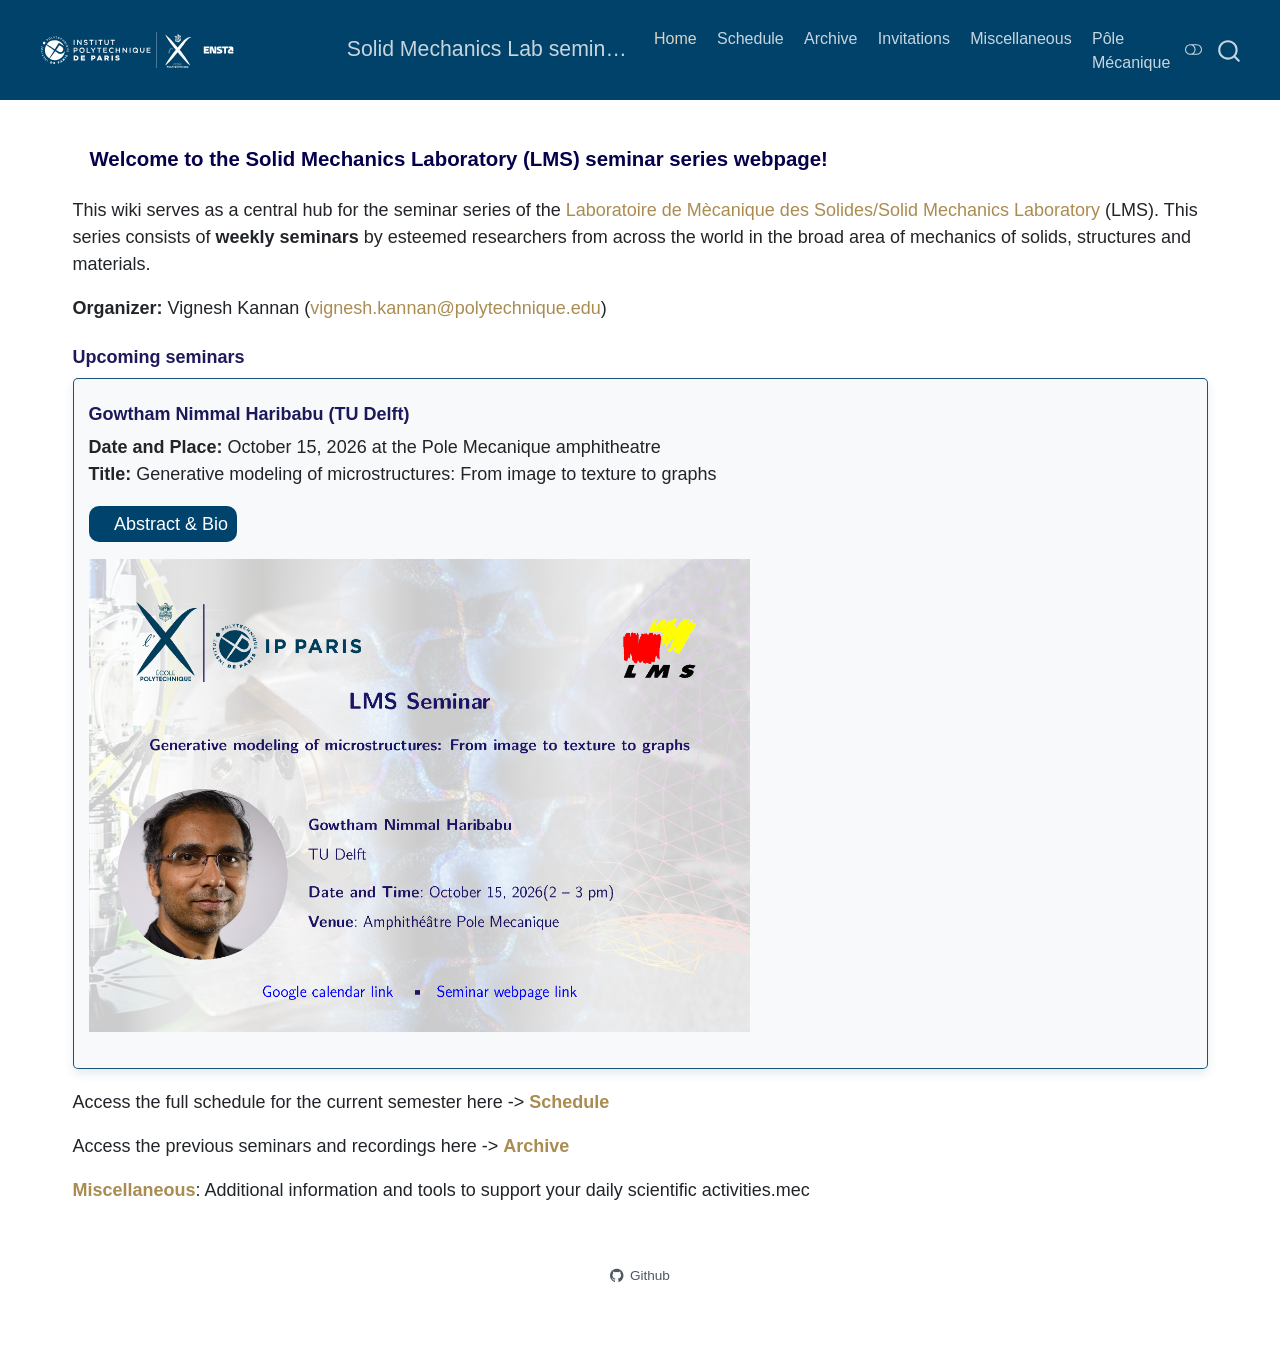
==== commit 528ae233: "Built site for gh-pages" ====
--- a/index.html
+++ b/index.html
@@ -2,17 +2,23 @@
 <html xmlns="http://www.w3.org/1999/xhtml" lang="en" xml:lang="en"><head>
 
 <meta charset="utf-8">
-<meta name="generator" content="quarto-1.7.32">
+<meta name="generator" content="quarto-1.10.19">
 
 <meta name="viewport" content="width=device-width, initial-scale=1.0, user-scalable=yes">
 
 
 <title>Solid Mechanics Lab seminar series</title>
 <style>
-code{white-space: pre-wrap;}
+/* Default styles provided by pandoc.
+** See https://pandoc.org/MANUAL.html#variables-for-html for config info.
+*/
 span.smallcaps{font-variant: small-caps;}
-div.columns{display: flex; gap: min(4vw, 1.5em);}
-div.column{flex: auto; overflow-x: auto;}
+div.columns{display: flex; gap: 1.5em;}
+div.column{flex: auto;}
+@media screen {
+div.columns{gap: min(4vw, 1.5em);}
+div.column{overflow-x: auto;}
+}
 div.hanging-indent{margin-left: 1.5em; text-indent: -1.5em;}
 ul.task-list{list-style: none;}
 ul.task-list li input[type="checkbox"] {
@@ -35,14 +41,14 @@
 <script src="site_libs/quarto-html/popper.min.js"></script>
 <script src="site_libs/quarto-html/tippy.umd.min.js"></script>
 <link href="site_libs/quarto-html/tippy.css" rel="stylesheet">
-<link href="site_libs/quarto-html/quarto-syntax-highlighting-37eea08aefeeee20ff55810ff984fec1.css" rel="stylesheet" class="quarto-color-scheme" id="quarto-text-highlighting-styles">
-<link href="site_libs/quarto-html/quarto-syntax-highlighting-dark-2fef5ea3f8957b3e4ecc936fc74692ca.css" rel="stylesheet" class="quarto-color-scheme quarto-color-alternate" id="quarto-text-highlighting-styles">
-<link href="site_libs/quarto-html/quarto-syntax-highlighting-37eea08aefeeee20ff55810ff984fec1.css" rel="stylesheet" class="quarto-color-scheme-extra" id="quarto-text-highlighting-styles">
+<link href="site_libs/quarto-html/quarto-syntax-highlighting-bf27225e3a48a9273f3daa8f8e829971.css" rel="stylesheet" class="quarto-color-scheme" id="quarto-text-highlighting-styles">
+<link href="site_libs/quarto-html/quarto-syntax-highlighting-dark-b626d73c4c936ccc3cb08be7d45d1df6.css" rel="stylesheet" class="quarto-color-scheme quarto-color-alternate" id="quarto-text-highlighting-styles">
+<link href="site_libs/quarto-html/quarto-syntax-highlighting-bf27225e3a48a9273f3daa8f8e829971.css" rel="stylesheet" class="quarto-color-scheme-extra" id="quarto-text-highlighting-styles">
 <script src="site_libs/bootstrap/bootstrap.min.js"></script>
 <link href="site_libs/bootstrap/bootstrap-icons.css" rel="stylesheet">
-<link href="site_libs/bootstrap/bootstrap-5e93ec556baa385cfd8210303c6545bd.min.css" rel="stylesheet" append-hash="true" class="quarto-color-scheme" id="quarto-bootstrap" data-mode="light">
-<link href="site_libs/bootstrap/bootstrap-dark-d4d9bf10eec08f27602858e370fdcfaf.min.css" rel="stylesheet" append-hash="true" class="quarto-color-scheme quarto-color-alternate" id="quarto-bootstrap" data-mode="dark">
-<link href="site_libs/bootstrap/bootstrap-5e93ec556baa385cfd8210303c6545bd.min.css" rel="stylesheet" append-hash="true" class="quarto-color-scheme-extra" id="quarto-bootstrap" data-mode="light">
+<link href="site_libs/bootstrap/bootstrap-6b47e2b5cace16e36d83b28fcc815a90.min.css" rel="stylesheet" append-hash="true" class="quarto-color-scheme" id="quarto-bootstrap" data-mode="light">
+<link href="site_libs/bootstrap/bootstrap-dark-74f4fa1f009937227fd53bf8d28a0e7f.min.css" rel="stylesheet" append-hash="true" class="quarto-color-scheme quarto-color-alternate" id="quarto-bootstrap" data-mode="dark">
+<link href="site_libs/bootstrap/bootstrap-6b47e2b5cace16e36d83b28fcc815a90.min.css" rel="stylesheet" append-hash="true" class="quarto-color-scheme-extra" id="quarto-bootstrap" data-mode="light">
 <script src="site_libs/quarto-contrib/iconify-2.1.0/iconify-icon.min.js"></script>
 <script id="quarto-search-options" type="application/json">{
   "location": "navbar",
@@ -246,7 +252,8 @@
       <div class="navbar-container container-fluid">
       <div class="navbar-brand-container mx-auto">
     <a href="./index.html" class="navbar-brand navbar-brand-logo">
-    <img src="./Resources/Images/Logotype_IPP_X_ENSTA.svg" alt="" class="navbar-logo">
+    <img src="./Resources/Images/Logotype_IPP_X_ENSTA.svg" alt="" class="navbar-logo light-content">
+    <img src="./Resources/Images/Logotype_IPP_X_ENSTA.svg" alt="" class="navbar-logo dark-content">
     </a>
     <a class="navbar-brand" href="./index.html">
     <span class="navbar-title">Solid Mechanics Lab seminar series</span>
@@ -302,8 +309,8 @@
   <div class="about-contents">
     <header id="title-block-header" class="quarto-title-block"></header> <main class="content column-page" id="quarto-document-content">
 
-<section id="welcome-to-the-solid-mechanics-laboratory-lms-seminar-series-webpage" class="level2">
-<h2 data-anchor-id="welcome-to-the-solid-mechanics-laboratory-lms-seminar-series-webpage"><iconify-icon role="img" inline="" icon="fa6-solid:book-atlas" aria-label="Icon book-atlas from fa6-solid Iconify.design set." title="Icon book-atlas from fa6-solid Iconify.design set."></iconify-icon> &nbsp; Welcome to the Solid Mechanics Laboratory (LMS) seminar series webpage!</h2>
+<section id="b58fc729-690b-4000-b19f-365a4093b2ff7b7b3c2069636f6e696679206661362d736f6c69643a626f6f6b2d61746c6173203e7d7d-welcome-to-the-solid-mechanics-laboratory-lms-seminar-series-webpage" class="level2">
+<h2 data-anchor-id="b58fc729-690b-4000-b19f-365a4093b2ff7b7b3c2069636f6e696679206661362d736f6c69643a626f6f6b2d61746c6173203e7d7d-welcome-to-the-solid-mechanics-laboratory-lms-seminar-series-webpage"><iconify-icon role="img" inline="" icon="fa6-solid:book-atlas" aria-label="Icon book-atlas from fa6-solid Iconify.design set." title="Icon book-atlas from fa6-solid Iconify.design set."></iconify-icon> &nbsp; Welcome to the Solid Mechanics Laboratory (LMS) seminar series webpage!</h2>
 <p>This wiki serves as a central hub for the seminar series of the <a href="https://lms.ip-paris.fr/">Laboratoire de Mècanique des Solides/Solid Mechanics Laboratory</a> (LMS). This series consists of <strong>weekly seminars</strong> by esteemed researchers from across the world in the broad area of mechanics of solids, structures and materials.</p>
 <p><strong>Organizer:</strong> Vignesh Kannan (<a href="mailto:vignesh.kannan@polytechnique.edu">vignesh.kannan@polytechnique.edu</a>)</p>
 <section id="upcoming-seminars" class="level3">
@@ -396,13 +403,14 @@
       e.clearSelection();
     }
     const getTextToCopy = function(trigger) {
-        const codeEl = trigger.previousElementSibling.cloneNode(true);
-        for (const childEl of codeEl.children) {
-          if (isCodeAnnotation(childEl)) {
-            childEl.remove();
-          }
-        }
-        return codeEl.innerText;
+      const outerScaffold = trigger.parentElement.cloneNode(true);
+      const codeEl = outerScaffold.querySelector('code');
+      for (const childEl of codeEl.children) {
+        if (isCodeAnnotation(childEl)) {
+          childEl.remove();
+        }
+      }
+      return codeEl.innerText;
     }
     const clipboard = new window.ClipboardJS('.code-copy-button:not([data-in-quarto-modal])', {
       text: getTextToCopy
--- a/site_libs/quarto-html/quarto-syntax-highlighting-bf27225e3a48a9273f3daa8f8e829971.css
+++ b/site_libs/quarto-html/quarto-syntax-highlighting-bf27225e3a48a9273f3daa8f8e829971.css
@@ -0,0 +1,236 @@
+/* quarto syntax highlight colors */
+:root {
+  --quarto-hl-ot-color: #003B4F;
+  --quarto-hl-at-color: #657422;
+  --quarto-hl-ss-color: #20794D;
+  --quarto-hl-an-color: #5E5E5E;
+  --quarto-hl-fu-color: #4758AB;
+  --quarto-hl-st-color: #20794D;
+  --quarto-hl-cf-color: #003B4F;
+  --quarto-hl-op-color: #5E5E5E;
+  --quarto-hl-er-color: #AD0000;
+  --quarto-hl-bn-color: #AD0000;
+  --quarto-hl-al-color: #AD0000;
+  --quarto-hl-va-color: #111111;
+  --quarto-hl-bu-color: inherit;
+  --quarto-hl-ex-color: inherit;
+  --quarto-hl-pp-color: #AD0000;
+  --quarto-hl-in-color: #5E5E5E;
+  --quarto-hl-vs-color: #20794D;
+  --quarto-hl-wa-color: #5E5E5E;
+  --quarto-hl-do-color: #5E5E5E;
+  --quarto-hl-im-color: #00769E;
+  --quarto-hl-ch-color: #20794D;
+  --quarto-hl-dt-color: #AD0000;
+  --quarto-hl-fl-color: #AD0000;
+  --quarto-hl-co-color: #5E5E5E;
+  --quarto-hl-cv-color: #5E5E5E;
+  --quarto-hl-cn-color: #8f5902;
+  --quarto-hl-sc-color: #5E5E5E;
+  --quarto-hl-dv-color: #AD0000;
+  --quarto-hl-kw-color: #003B4F;
+}
+
+/* other quarto variables */
+:root {
+  --quarto-font-monospace: SFMono-Regular, Menlo, Monaco, Consolas, "Liberation Mono", "Courier New", monospace;
+}
+
+/* syntax highlight based on Pandoc's rules */
+pre > code.sourceCode > span {
+  color: #003B4F;
+}
+
+code.sourceCode > span {
+  color: #003B4F;
+}
+
+div.sourceCode,
+div.sourceCode pre.sourceCode {
+  color: #003B4F;
+}
+
+/* Normal */
+code span {
+  color: #003B4F;
+}
+
+/* Alert */
+code span.al {
+  color: #AD0000;
+  font-style: inherit;
+}
+
+/* Annotation */
+code span.an {
+  color: #5E5E5E;
+  font-style: inherit;
+}
+
+/* Attribute */
+code span.at {
+  color: #657422;
+  font-style: inherit;
+}
+
+/* BaseN */
+code span.bn {
+  color: #AD0000;
+  font-style: inherit;
+}
+
+/* BuiltIn */
+code span.bu {
+  font-style: inherit;
+}
+
+/* ControlFlow */
+code span.cf {
+  color: #003B4F;
+  font-weight: bold;
+  font-style: inherit;
+}
+
+/* Char */
+code span.ch {
+  color: #20794D;
+  font-style: inherit;
+}
+
+/* Constant */
+code span.cn {
+  color: #8f5902;
+  font-style: inherit;
+}
+
+/* Comment */
+code span.co {
+  color: #5E5E5E;
+  font-style: inherit;
+}
+
+/* CommentVar */
+code span.cv {
+  color: #5E5E5E;
+  font-style: italic;
+}
+
+/* Documentation */
+code span.do {
+  color: #5E5E5E;
+  font-style: italic;
+}
+
+/* DataType */
+code span.dt {
+  color: #AD0000;
+  font-style: inherit;
+}
+
+/* DecVal */
+code span.dv {
+  color: #AD0000;
+  font-style: inherit;
+}
+
+/* Error */
+code span.er {
+  color: #AD0000;
+  font-style: inherit;
+}
+
+/* Extension */
+code span.ex {
+  font-style: inherit;
+}
+
+/* Float */
+code span.fl {
+  color: #AD0000;
+  font-style: inherit;
+}
+
+/* Function */
+code span.fu {
+  color: #4758AB;
+  font-style: inherit;
+}
+
+/* Import */
+code span.im {
+  color: #00769E;
+  font-style: inherit;
+}
+
+/* Information */
+code span.in {
+  color: #5E5E5E;
+  font-style: inherit;
+}
+
+/* Keyword */
+code span.kw {
+  color: #003B4F;
+  font-weight: bold;
+  font-style: inherit;
+}
+
+/* Operator */
+code span.op {
+  color: #5E5E5E;
+  font-style: inherit;
+}
+
+/* Other */
+code span.ot {
+  color: #003B4F;
+  font-style: inherit;
+}
+
+/* Preprocessor */
+code span.pp {
+  color: #AD0000;
+  font-style: inherit;
+}
+
+/* SpecialChar */
+code span.sc {
+  color: #5E5E5E;
+  font-style: inherit;
+}
+
+/* SpecialString */
+code span.ss {
+  color: #20794D;
+  font-style: inherit;
+}
+
+/* String */
+code span.st {
+  color: #20794D;
+  font-style: inherit;
+}
+
+/* Variable */
+code span.va {
+  color: #111111;
+  font-style: inherit;
+}
+
+/* VerbatimString */
+code span.vs {
+  color: #20794D;
+  font-style: inherit;
+}
+
+/* Warning */
+code span.wa {
+  color: #5E5E5E;
+  font-style: italic;
+}
+
+.prevent-inlining {
+  content: "</";
+}
+
+/*# sourceMappingURL=8be38f48d34c45af72792cbd699585e7.css.map */
--- a/site_libs/quarto-html/quarto-syntax-highlighting-dark-b626d73c4c936ccc3cb08be7d45d1df6.css
+++ b/site_libs/quarto-html/quarto-syntax-highlighting-dark-b626d73c4c936ccc3cb08be7d45d1df6.css
@@ -0,0 +1,219 @@
+/* quarto syntax highlight colors */
+:root {
+  --quarto-hl-al-color: #f07178;
+  --quarto-hl-an-color: #d4d0ab;
+  --quarto-hl-at-color: #00e0e0;
+  --quarto-hl-bn-color: #d4d0ab;
+  --quarto-hl-bu-color: #abe338;
+  --quarto-hl-ch-color: #abe338;
+  --quarto-hl-co-color: #f8f8f2;
+  --quarto-hl-cv-color: #ffd700;
+  --quarto-hl-cn-color: #ffd700;
+  --quarto-hl-cf-color: #ffa07a;
+  --quarto-hl-dt-color: #ffa07a;
+  --quarto-hl-dv-color: #d4d0ab;
+  --quarto-hl-do-color: #f8f8f2;
+  --quarto-hl-er-color: #f07178;
+  --quarto-hl-ex-color: #00e0e0;
+  --quarto-hl-fl-color: #d4d0ab;
+  --quarto-hl-fu-color: #ffa07a;
+  --quarto-hl-im-color: #abe338;
+  --quarto-hl-in-color: #d4d0ab;
+  --quarto-hl-kw-color: #ffa07a;
+  --quarto-hl-op-color: #ffa07a;
+  --quarto-hl-ot-color: #00e0e0;
+  --quarto-hl-pp-color: #dcc6e0;
+  --quarto-hl-re-color: #00e0e0;
+  --quarto-hl-sc-color: #abe338;
+  --quarto-hl-ss-color: #abe338;
+  --quarto-hl-st-color: #abe338;
+  --quarto-hl-va-color: #00e0e0;
+  --quarto-hl-vs-color: #abe338;
+  --quarto-hl-wa-color: #dcc6e0;
+}
+
+/* other quarto variables */
+:root {
+  --quarto-font-monospace: SFMono-Regular, Menlo, Monaco, Consolas, "Liberation Mono", "Courier New", monospace;
+}
+
+/* syntax highlight based on Pandoc's rules */
+pre > code.sourceCode > span {
+  color: #f8f8f2;
+}
+
+code.sourceCode > span {
+  color: #f8f8f2;
+}
+
+div.sourceCode,
+div.sourceCode pre.sourceCode {
+  color: #f8f8f2;
+}
+
+/* Normal */
+code span {
+  color: #f8f8f2;
+}
+
+/* Alert */
+code span.al {
+  color: #f07178;
+}
+
+/* Annotation */
+code span.an {
+  color: #d4d0ab;
+}
+
+/* Attribute */
+code span.at {
+  color: #00e0e0;
+}
+
+/* BaseN */
+code span.bn {
+  color: #d4d0ab;
+}
+
+/* BuiltIn */
+code span.bu {
+  color: #abe338;
+}
+
+/* ControlFlow */
+code span.cf {
+  font-weight: bold;
+  color: #ffa07a;
+}
+
+/* Char */
+code span.ch {
+  color: #abe338;
+}
+
+/* Constant */
+code span.cn {
+  color: #ffd700;
+}
+
+/* Comment */
+code span.co {
+  font-style: italic;
+  color: #f8f8f2;
+}
+
+/* CommentVar */
+code span.cv {
+  color: #ffd700;
+}
+
+/* Documentation */
+code span.do {
+  color: #f8f8f2;
+}
+
+/* DataType */
+code span.dt {
+  color: #ffa07a;
+}
+
+/* DecVal */
+code span.dv {
+  color: #d4d0ab;
+}
+
+/* Error */
+code span.er {
+  color: #f07178;
+  text-decoration: underline;
+}
+
+/* Extension */
+code span.ex {
+  font-weight: bold;
+  color: #00e0e0;
+}
+
+/* Float */
+code span.fl {
+  color: #d4d0ab;
+}
+
+/* Function */
+code span.fu {
+  color: #ffa07a;
+}
+
+/* Import */
+code span.im {
+  color: #abe338;
+}
+
+/* Information */
+code span.in {
+  color: #d4d0ab;
+}
+
+/* Keyword */
+code span.kw {
+  font-weight: bold;
+  color: #ffa07a;
+}
+
+/* Operator */
+code span.op {
+  color: #ffa07a;
+}
+
+/* Other */
+code span.ot {
+  color: #00e0e0;
+}
+
+/* Preprocessor */
+code span.pp {
+  color: #dcc6e0;
+}
+
+/* RegionMarker */
+code span.re {
+  background-color: #f8f8f2;
+  color: #00e0e0;
+}
+
+/* SpecialChar */
+code span.sc {
+  color: #abe338;
+}
+
+/* SpecialString */
+code span.ss {
+  color: #abe338;
+}
+
+/* String */
+code span.st {
+  color: #abe338;
+}
+
+/* Variable */
+code span.va {
+  color: #00e0e0;
+}
+
+/* VerbatimString */
+code span.vs {
+  color: #abe338;
+}
+
+/* Warning */
+code span.wa {
+  color: #dcc6e0;
+}
+
+.prevent-inlining {
+  content: "</";
+}
+
+/*# sourceMappingURL=a269c63e8167c3ae395728e86feb0848.css.map */
--- a/site_libs/quarto-html/quarto-syntax-highlighting-bf27225e3a48a9273f3daa8f8e829971.css
+++ b/site_libs/quarto-html/quarto-syntax-highlighting-bf27225e3a48a9273f3daa8f8e829971.css
@@ -0,0 +1,236 @@
+/* quarto syntax highlight colors */
+:root {
+  --quarto-hl-ot-color: #003B4F;
+  --quarto-hl-at-color: #657422;
+  --quarto-hl-ss-color: #20794D;
+  --quarto-hl-an-color: #5E5E5E;
+  --quarto-hl-fu-color: #4758AB;
+  --quarto-hl-st-color: #20794D;
+  --quarto-hl-cf-color: #003B4F;
+  --quarto-hl-op-color: #5E5E5E;
+  --quarto-hl-er-color: #AD0000;
+  --quarto-hl-bn-color: #AD0000;
+  --quarto-hl-al-color: #AD0000;
+  --quarto-hl-va-color: #111111;
+  --quarto-hl-bu-color: inherit;
+  --quarto-hl-ex-color: inherit;
+  --quarto-hl-pp-color: #AD0000;
+  --quarto-hl-in-color: #5E5E5E;
+  --quarto-hl-vs-color: #20794D;
+  --quarto-hl-wa-color: #5E5E5E;
+  --quarto-hl-do-color: #5E5E5E;
+  --quarto-hl-im-color: #00769E;
+  --quarto-hl-ch-color: #20794D;
+  --quarto-hl-dt-color: #AD0000;
+  --quarto-hl-fl-color: #AD0000;
+  --quarto-hl-co-color: #5E5E5E;
+  --quarto-hl-cv-color: #5E5E5E;
+  --quarto-hl-cn-color: #8f5902;
+  --quarto-hl-sc-color: #5E5E5E;
+  --quarto-hl-dv-color: #AD0000;
+  --quarto-hl-kw-color: #003B4F;
+}
+
+/* other quarto variables */
+:root {
+  --quarto-font-monospace: SFMono-Regular, Menlo, Monaco, Consolas, "Liberation Mono", "Courier New", monospace;
+}
+
+/* syntax highlight based on Pandoc's rules */
+pre > code.sourceCode > span {
+  color: #003B4F;
+}
+
+code.sourceCode > span {
+  color: #003B4F;
+}
+
+div.sourceCode,
+div.sourceCode pre.sourceCode {
+  color: #003B4F;
+}
+
+/* Normal */
+code span {
+  color: #003B4F;
+}
+
+/* Alert */
+code span.al {
+  color: #AD0000;
+  font-style: inherit;
+}
+
+/* Annotation */
+code span.an {
+  color: #5E5E5E;
+  font-style: inherit;
+}
+
+/* Attribute */
+code span.at {
+  color: #657422;
+  font-style: inherit;
+}
+
+/* BaseN */
+code span.bn {
+  color: #AD0000;
+  font-style: inherit;
+}
+
+/* BuiltIn */
+code span.bu {
+  font-style: inherit;
+}
+
+/* ControlFlow */
+code span.cf {
+  color: #003B4F;
+  font-weight: bold;
+  font-style: inherit;
+}
+
+/* Char */
+code span.ch {
+  color: #20794D;
+  font-style: inherit;
+}
+
+/* Constant */
+code span.cn {
+  color: #8f5902;
+  font-style: inherit;
+}
+
+/* Comment */
+code span.co {
+  color: #5E5E5E;
+  font-style: inherit;
+}
+
+/* CommentVar */
+code span.cv {
+  color: #5E5E5E;
+  font-style: italic;
+}
+
+/* Documentation */
+code span.do {
+  color: #5E5E5E;
+  font-style: italic;
+}
+
+/* DataType */
+code span.dt {
+  color: #AD0000;
+  font-style: inherit;
+}
+
+/* DecVal */
+code span.dv {
+  color: #AD0000;
+  font-style: inherit;
+}
+
+/* Error */
+code span.er {
+  color: #AD0000;
+  font-style: inherit;
+}
+
+/* Extension */
+code span.ex {
+  font-style: inherit;
+}
+
+/* Float */
+code span.fl {
+  color: #AD0000;
+  font-style: inherit;
+}
+
+/* Function */
+code span.fu {
+  color: #4758AB;
+  font-style: inherit;
+}
+
+/* Import */
+code span.im {
+  color: #00769E;
+  font-style: inherit;
+}
+
+/* Information */
+code span.in {
+  color: #5E5E5E;
+  font-style: inherit;
+}
+
+/* Keyword */
+code span.kw {
+  color: #003B4F;
+  font-weight: bold;
+  font-style: inherit;
+}
+
+/* Operator */
+code span.op {
+  color: #5E5E5E;
+  font-style: inherit;
+}
+
+/* Other */
+code span.ot {
+  color: #003B4F;
+  font-style: inherit;
+}
+
+/* Preprocessor */
+code span.pp {
+  color: #AD0000;
+  font-style: inherit;
+}
+
+/* SpecialChar */
+code span.sc {
+  color: #5E5E5E;
+  font-style: inherit;
+}
+
+/* SpecialString */
+code span.ss {
+  color: #20794D;
+  font-style: inherit;
+}
+
+/* String */
+code span.st {
+  color: #20794D;
+  font-style: inherit;
+}
+
+/* Variable */
+code span.va {
+  color: #111111;
+  font-style: inherit;
+}
+
+/* VerbatimString */
+code span.vs {
+  color: #20794D;
+  font-style: inherit;
+}
+
+/* Warning */
+code span.wa {
+  color: #5E5E5E;
+  font-style: italic;
+}
+
+.prevent-inlining {
+  content: "</";
+}
+
+/*# sourceMappingURL=8be38f48d34c45af72792cbd699585e7.css.map */
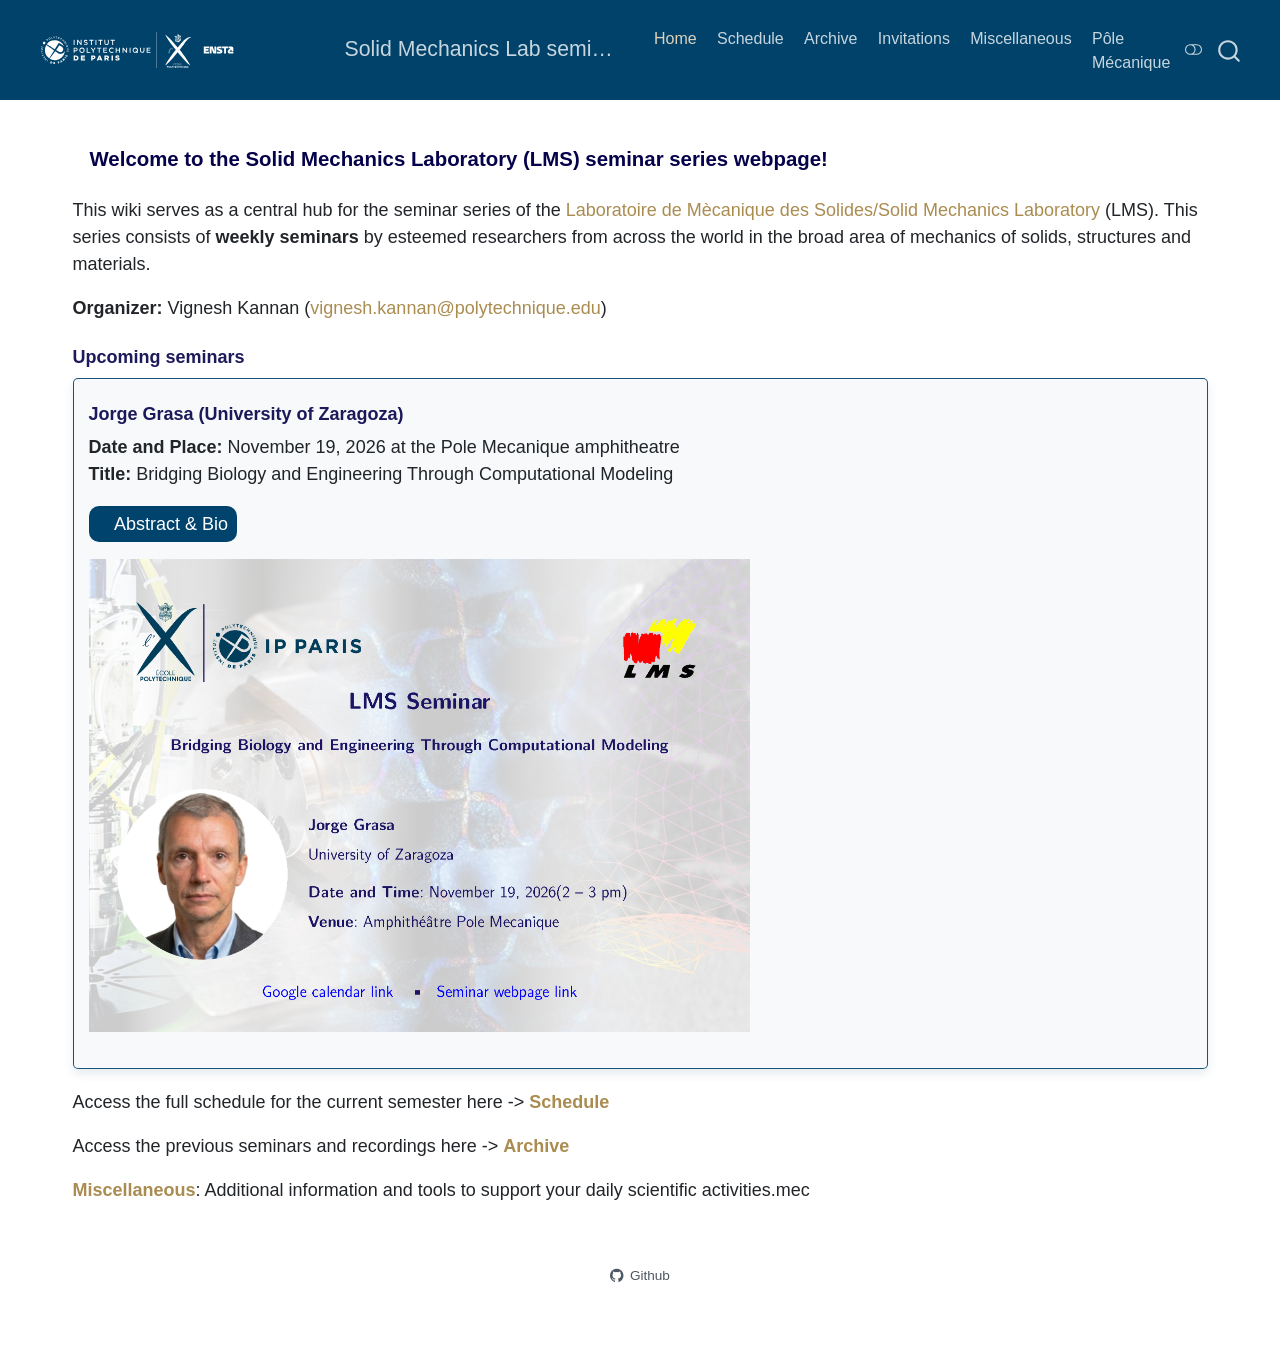
==== commit a3741c3a: "Built site for gh-pages" ====
--- a/index.html
+++ b/index.html
@@ -2,7 +2,7 @@
 <html xmlns="http://www.w3.org/1999/xhtml" lang="en" xml:lang="en"><head>
 
 <meta charset="utf-8">
-<meta name="generator" content="quarto-1.10.19">
+<meta name="generator" content="quarto-1.11.9">
 
 <meta name="viewport" content="width=device-width, initial-scale=1.0, user-scalable=yes">
 
@@ -38,17 +38,18 @@
 <meta name="quarto:offset" content="./">
 <script src="site_libs/quarto-html/quarto.js" type="module"></script>
 <script src="site_libs/quarto-html/tabsets/tabsets.js" type="module"></script>
+<script src="site_libs/quarto-html/scrollable-regions/scrollable-regions.js" type="module"></script>
 <script src="site_libs/quarto-html/popper.min.js"></script>
 <script src="site_libs/quarto-html/tippy.umd.min.js"></script>
 <link href="site_libs/quarto-html/tippy.css" rel="stylesheet">
-<link href="site_libs/quarto-html/quarto-syntax-highlighting-bf27225e3a48a9273f3daa8f8e829971.css" rel="stylesheet" class="quarto-color-scheme" id="quarto-text-highlighting-styles">
-<link href="site_libs/quarto-html/quarto-syntax-highlighting-dark-b626d73c4c936ccc3cb08be7d45d1df6.css" rel="stylesheet" class="quarto-color-scheme quarto-color-alternate" id="quarto-text-highlighting-styles">
-<link href="site_libs/quarto-html/quarto-syntax-highlighting-bf27225e3a48a9273f3daa8f8e829971.css" rel="stylesheet" class="quarto-color-scheme-extra" id="quarto-text-highlighting-styles">
+<link href="site_libs/quarto-html/quarto-syntax-highlighting-63b5708e65d6cd79cd7618c58d0c21e7.css" rel="stylesheet" class="quarto-color-scheme" id="quarto-text-highlighting-styles">
+<link href="site_libs/quarto-html/quarto-syntax-highlighting-dark-447e42e69aaa9833c0ba1b986f430b20.css" rel="stylesheet" class="quarto-color-scheme quarto-color-alternate" id="quarto-text-highlighting-styles">
+<link href="site_libs/quarto-html/quarto-syntax-highlighting-63b5708e65d6cd79cd7618c58d0c21e7.css" rel="stylesheet" class="quarto-color-scheme-extra" id="quarto-text-highlighting-styles">
 <script src="site_libs/bootstrap/bootstrap.min.js"></script>
 <link href="site_libs/bootstrap/bootstrap-icons.css" rel="stylesheet">
-<link href="site_libs/bootstrap/bootstrap-6b47e2b5cace16e36d83b28fcc815a90.min.css" rel="stylesheet" append-hash="true" class="quarto-color-scheme" id="quarto-bootstrap" data-mode="light">
-<link href="site_libs/bootstrap/bootstrap-dark-74f4fa1f009937227fd53bf8d28a0e7f.min.css" rel="stylesheet" append-hash="true" class="quarto-color-scheme quarto-color-alternate" id="quarto-bootstrap" data-mode="dark">
-<link href="site_libs/bootstrap/bootstrap-6b47e2b5cace16e36d83b28fcc815a90.min.css" rel="stylesheet" append-hash="true" class="quarto-color-scheme-extra" id="quarto-bootstrap" data-mode="light">
+<link href="site_libs/bootstrap/bootstrap-74c2f4bfaaceef9ccc676909438bf7e6.min.css" rel="stylesheet" append-hash="true" class="quarto-color-scheme" id="quarto-bootstrap" data-mode="light">
+<link href="site_libs/bootstrap/bootstrap-dark-95ad3b42a20add46ec2c4a99abce61c7.min.css" rel="stylesheet" append-hash="true" class="quarto-color-scheme quarto-color-alternate" id="quarto-bootstrap" data-mode="dark">
+<link href="site_libs/bootstrap/bootstrap-74c2f4bfaaceef9ccc676909438bf7e6.min.css" rel="stylesheet" append-hash="true" class="quarto-color-scheme-extra" id="quarto-bootstrap" data-mode="light">
 <script src="site_libs/quarto-contrib/iconify-2.1.0/iconify-icon.min.js"></script>
 <script id="quarto-search-options" type="application/json">{
   "location": "navbar",
@@ -82,7 +83,7 @@
 <link rel="stylesheet" href="styles.css">
 </head>
 
-<body class="nav-fixed quarto-light"><script id="quarto-html-before-body" type="application/javascript">
+<body class="nav-fixed quarto-light"><a id="quarto-skip-link" class="visually-hidden-focusable" href="#quarto-document-content">Skip to main content</a><script id="quarto-html-before-body" type="application/javascript">
     const toggleBodyColorMode = (bsSheetEl) => {
       const mode = bsSheetEl.getAttribute("data-mode");
       const bodyEl = window.document.querySelector("body");
@@ -105,6 +106,7 @@
       for (let i=0; i < toggles.length; i++) {
         const toggle = toggles[i];
         if (toggle) {
+          toggle.setAttribute("aria-checked", alternate ? "true" : "false");
           if (alternate) {
             toggle.classList.add("alternate");
           } else {
@@ -134,13 +136,19 @@
       manageTransitions('#quarto-margin-sidebar .nav-link', true);
       // Switch the toggles
       setColorSchemeToggle(alternate)
-      // Hack to workaround the fact that safari doesn't
-      // properly recolor the scrollbar when toggling (#1455)
+    }
+    // Hack to workaround the fact that safari doesn't
+    // properly recolor the scrollbar when toggling (#1455).
+    // Not run on load: stylesheets are set before first paint there, and
+    // scrolling would undo the scroll to a URL fragment (#14973).
+    // The one pixel nudge keeps the reader where they were.
+    const refreshSafariScrollbar = () => {
       if (navigator.userAgent.indexOf('Safari') > 0 && navigator.userAgent.indexOf('Chrome') == -1) {
         manageTransitions("body", false);
-        window.scrollTo(0, 1);
+        const scrollY = window.scrollY;
+        window.scrollTo(0, scrollY > 0 ? scrollY - 1 : 1);
         setTimeout(() => {
-          window.scrollTo(0, 0);
+          window.scrollTo(0, scrollY);
           manageTransitions("body", true);
         }, 40);
       }
@@ -234,6 +242,7 @@
       // Read the current dark / light value
       let toAlternate = !hasAlternateSentinel();
       toggleColorMode(toAlternate);
+      refreshSafariScrollbar();
       setStyleSentinel(toAlternate);
       toggleGiscusIfUsed(toAlternate, darkModeDefault);
       window.dispatchEvent(new Event('resize'));
@@ -248,7 +257,7 @@
 
 <div id="quarto-search-results"></div>
   <header id="quarto-header" class="headroom fixed-top">
-    <nav class="navbar navbar-expand-lg " data-bs-theme="dark">
+    <nav class="navbar navbar-expand-lg " data-bs-theme="dark" aria-label="Site">
       <div class="navbar-container container-fluid">
       <div class="navbar-brand-container mx-auto">
     <a href="./index.html" class="navbar-brand navbar-brand-logo">
@@ -259,8 +268,7 @@
     <span class="navbar-title">Solid Mechanics Lab seminar series</span>
     </a>
   </div>
-            <div id="quarto-search" class="" title="Search"></div>
-          <button class="navbar-toggler" type="button" data-bs-toggle="collapse" data-bs-target="#navbarCollapse" aria-controls="navbarCollapse" role="menu" aria-expanded="false" aria-label="Toggle navigation" onclick="if (window.quartoToggleHeadroom) { window.quartoToggleHeadroom(); }">
+          <button class="navbar-toggler" type="button" data-bs-toggle="collapse" data-bs-target="#navbarCollapse" aria-controls="navbarCollapse" aria-expanded="false" aria-label="Toggle navigation" onclick="if (window.quartoToggleHeadroom) { window.quartoToggleHeadroom(); }">
   <span class="navbar-toggler-icon"></span>
 </button>
           <div class="collapse navbar-collapse" id="navbarCollapse">
@@ -292,8 +300,9 @@
 </ul>
           </div> <!-- /navcollapse -->
             <div class="quarto-navbar-tools">
-  <a href="" class="quarto-color-scheme-toggle quarto-navigation-tool  px-1" onclick="window.quartoToggleColorScheme(); return false;" title="Toggle dark mode"><i class="bi"></i></a>
+  <button type="button" role="switch" aria-checked="false" class="quarto-color-scheme-toggle quarto-navigation-tool  px-1" onclick="window.quartoToggleColorScheme(); return false;" title="Toggle dark mode" aria-label="Toggle dark mode"><i class="bi"></i></button>
 </div>
+            <div id="quarto-search" class="" title="Search"></div>
       </div> <!-- /container-fluid -->
     </nav>
 </header>
@@ -307,7 +316,7 @@
   <div class="about-image-container">
   </div>
   <div class="about-contents">
-    <header id="title-block-header" class="quarto-title-block"></header> <main class="content column-page" id="quarto-document-content">
+    <header id="title-block-header" class="quarto-title-block"></header> <main class="content column-page" id="quarto-document-content" tabindex="-1">
 
 <section id="b58fc729-690b-4000-b19f-365a4093b2ff7b7b3c2069636f6e696679206661362d736f6c69643a626f6f6b2d61746c6173203e7d7d-welcome-to-the-solid-mechanics-laboratory-lms-seminar-series-webpage" class="level2">
 <h2 data-anchor-id="b58fc729-690b-4000-b19f-365a4093b2ff7b7b3c2069636f6e696679206661362d736f6c69643a626f6f6b2d61746c6173203e7d7d-welcome-to-the-solid-mechanics-laboratory-lms-seminar-series-webpage"><iconify-icon role="img" inline="" icon="fa6-solid:book-atlas" aria-label="Icon book-atlas from fa6-solid Iconify.design set." title="Icon book-atlas from fa6-solid Iconify.design set."></iconify-icon> &nbsp; Welcome to the Solid Mechanics Laboratory (LMS) seminar series webpage!</h2>
@@ -316,16 +325,16 @@
 <section id="upcoming-seminars" class="level3">
 <h3 data-anchor-id="upcoming-seminars">Upcoming seminars</h3>
 </section>
-<section id="gowtham-nimmal-haribabu-tu-delft" class="level3 talk-card">
-<h3 data-anchor-id="gowtham-nimmal-haribabu-tu-delft">Gowtham Nimmal Haribabu (TU Delft)</h3>
-<p><strong>Date and Place:</strong> October 15, 2026 at the Pole Mecanique amphitheatre <br> <strong>Title:</strong> Generative modeling of microstructures: From image to texture to graphs</p>
+<section id="jorge-grasa-university-of-zaragoza" class="level3 talk-card">
+<h3 data-anchor-id="jorge-grasa-university-of-zaragoza">Jorge Grasa (University of Zaragoza)</h3>
+<p><strong>Date and Place:</strong> November 19, 2026 at the Pole Mecanique amphitheatre <br> <strong>Title:</strong> Bridging Biology and Engineering Through Computational Modeling</p>
 <div class="button">
-<p><a href="Resources/lms-seminar-docs/docs/26-09-12-abstract-announcements/26-1015-Gowtham/01-lms-seminar-external.pdf" class="button" target="_blank"><iconify-icon icon="fa-solid:chalkboard" aria-label="announcement"></iconify-icon> Abstract &amp; Bio</a></p>
+<p><a href="Resources/lms-seminar-docs/docs/26-09-12-abstract-announcements/26-1119-JorgeGrasa/01-lms-seminar-external.pdf" class="button" target="_blank"><iconify-icon icon="fa-solid:chalkboard" aria-label="announcement"></iconify-icon> Abstract &amp; Bio</a></p>
 <!-- [<iconify-icon icon="fa-solid:chalkboard" aria-label="slides"></iconify-icon> Recording](https://sdrive.cnrs.fr/s/LspL5itra83aozH){.button target="_blank"} -->
 </div>
 <div class="quarto-figure quarto-figure-left">
 <figure class="figure">
-<p><a href="Resources/lms-seminar-docs/docs/26-09-12-abstract-announcements/26-1015-Gowtham/02-lms-seminar-external.png"><img src="Resources/lms-seminar-docs/docs/26-09-12-abstract-announcements/26-1015-Gowtham/02-lms-seminar-external.png" class="img-fluid quarto-figure quarto-figure-left figure-img" style="width:60.0%"></a></p>
+<p><a href="Resources/lms-seminar-docs/docs/26-09-12-abstract-announcements/26-1119-JorgeGrasa/02-lms-seminar-external.png"><img src="Resources/lms-seminar-docs/docs/26-09-12-abstract-announcements/26-1119-JorgeGrasa/02-lms-seminar-external.png" class="img-fluid quarto-figure quarto-figure-left figure-img" style="width:60.0%"></a></p>
 </figure>
 </div>
 </section>
@@ -350,15 +359,50 @@
   window.document.addEventListener("DOMContentLoaded", function (event) {
     // Ensure there is a toggle, if there isn't float one in the top right
     if (window.document.querySelector('.quarto-color-scheme-toggle') === null) {
-      const a = window.document.createElement('a');
-      a.classList.add('top-right');
-      a.classList.add('quarto-color-scheme-toggle');
-      a.href = "";
-      a.onclick = function() { try { window.quartoToggleColorScheme(); } catch {} return false; };
+      const toggle = window.document.createElement('button');
+      toggle.type = "button";
+      toggle.setAttribute("role", "switch");
+      toggle.setAttribute("aria-checked", "false");
+      toggle.classList.add('top-right');
+      toggle.classList.add('quarto-color-scheme-toggle');
+      toggle.setAttribute("aria-label", "Toggle dark mode");
+      toggle.onclick = function() { try { window.quartoToggleColorScheme(); } catch {} return false; };
       const i = window.document.createElement("i");
       i.classList.add('bi');
-      a.appendChild(i);
-      window.document.body.appendChild(a);
+      toggle.appendChild(i);
+      // Put the toggle in a landmark of its own, so that landmark navigation
+      // can reach it.
+      //
+      // The container is always a fresh direct child of body, and the toggle is
+      // never moved into page furniture that the theme or the author controls.
+      // The toggle is positioned against the page, so any ancestor that
+      // establishes a containing block captures it: a positioned element or a
+      // grid for position: absolute, and transform, filter, will-change or
+      // contain for position: fixed. A direct child of body has none of these
+      // to inherit, and the shift when one appears is silent and visual.
+      //
+      // ARIA says a document should have at most one banner, and axe reports a
+      // duplicate whether or not the banners carry distinct labels. So use a
+      // header when the page has no banner yet, and a named region otherwise.
+      //
+      // A header is a banner wherever it sits, unless it is inside sectioning
+      // content, so this cannot just look at the children of body: a custom
+      // page layout wraps the title block header in a plain div. An explicit
+      // role="banner" always counts.
+      const sectioning = 'article, aside, main, nav, section, [role="article"], [role="complementary"], [role="main"], [role="navigation"], [role="region"]';
+      const hasBanner = Array.from(
+        window.document.querySelectorAll('header:not([role]), [role="banner"]')
+      ).some(function(el) {
+        return el.hasAttribute("role") || el.closest(sectioning) === null;
+      });
+      const container = window.document.createElement(hasBanner ? "div" : "header");
+      if (hasBanner) {
+        container.setAttribute("role", "region");
+        container.setAttribute("aria-label", "Toggle dark mode");
+      }
+      container.classList.add('quarto-color-scheme-toggle-container');
+      container.appendChild(toggle);
+      window.document.body.appendChild(container);
     }
     setColorSchemeToggle(hasAlternateSentinel())
     const isCodeAnnotation = (el) => {
@@ -430,7 +474,8 @@
           return filterRegex.test(href) || localhostRegex.test(href) || mailtoRegex.test(href);
       }
       // Inspect non-navigation links and adorn them if external
-     var links = window.document.querySelectorAll('a[href]:not(.nav-link):not(.navbar-brand):not(.toc-action):not(.sidebar-link):not(.sidebar-item-toggle):not(.pagination-link):not(.no-external):not([aria-hidden]):not(.dropdown-item):not(.quarto-navigation-tool):not(.about-link)');
+      window.quartoDecorateExternalLinks = function (root) {
+     var links = (root || window.document).querySelectorAll('a[href]:not(.nav-link):not(.navbar-brand):not(.toc-action):not(.sidebar-link):not(.sidebar-item-toggle):not(.pagination-link):not(.no-external):not([aria-hidden]):not(.dropdown-item):not(.quarto-navigation-tool):not(.about-link)');
       for (var i=0; i<links.length; i++) {
         const link = links[i];
         if (!isInternal(link.href)) {
@@ -439,8 +484,69 @@
           if (link.dataset.originalHref !== undefined) {
             link.href = link.dataset.originalHref;
           }
-        }
-      }
+          if (!link.classList.contains('no-external-icon')) {
+          }
+        }
+      }
+      };
+      window.quartoDecorateExternalLinks(window.document);
+    // Esc closes the popup (WCAG 1.4.13) and focus leaving both trigger and
+    // popup closes it (WCAG 2.4.11); tippy handles neither for interactive popups.
+    const hideOnEscAndFocusOut = {
+      name: 'hideOnEscAndFocusOut',
+      defaultValue: true,
+      fn(instance) {
+        const dismiss = () => {
+          // A show scheduled by the trigger delay would otherwise reopen it
+          instance.clearDelayTimeouts();
+          instance.hide();
+        };
+        const onKeyDown = (event) => {
+          if (event.key !== 'Escape') {
+            return;
+          }
+          // Keep Esc from also reaching page handlers (e.g. reveal.js overview),
+          // except an open reveal.js slide menu, which Esc should close too.
+          // The menu handles keys only when its keyboard option is on.
+          const menuHandlesEsc = window.Reveal?.getPlugin?.('menu')?.isOpen() &&
+            window.Reveal.getConfig().menu?.keyboard !== false;
+          if (!menuHandlesEsc) {
+            event.stopPropagation();
+          }
+          if (instance.popper.contains(window.document.activeElement)) {
+            // Disabled while refocusing so the focus trigger does not reopen it
+            instance.disable();
+            instance.reference.focus();
+            instance.enable();
+          }
+          dismiss();
+        };
+        const onFocusOut = (event) => {
+          const target = event.relatedTarget;
+          if (target && !instance.reference.contains(target) &&
+              !instance.popper.contains(target)) {
+            dismiss();
+          }
+        };
+        // On the trigger too: a click trigger (code-annotations: select) has no
+        // blur handling. Attached for the instance's lifetime so leaving the
+        // trigger also cancels a show still pending on the trigger delay.
+        instance.reference.addEventListener('focusout', onFocusOut);
+        return {
+          onShow() {
+            window.document.addEventListener('keydown', onKeyDown, true);
+            instance.popper.addEventListener('focusout', onFocusOut);
+          },
+          onHide() {
+            window.document.removeEventListener('keydown', onKeyDown, true);
+            instance.popper.removeEventListener('focusout', onFocusOut);
+          },
+          onDestroy() {
+            instance.reference.removeEventListener('focusout', onFocusOut);
+          },
+        };
+      },
+    };
     function tippyHover(el, contentFn, onTriggerFn, onUntriggerFn) {
       const config = {
         allowHTML: true,
@@ -454,6 +560,7 @@
         interactiveBorder: 10,
         theme: 'quarto',
         placement: 'bottom-start',
+        plugins: [hideOnEscAndFocusOut],
       };
       if (contentFn) {
         config.content = contentFn;
@@ -616,44 +723,54 @@
           const lineIds = lines.map((line) => {
             return targetCell + "-" + line;
           })
-          let top = null;
-          let height = null;
-          let parent = null;
+          // Each band is positioned against its own containing block, which is
+          // not the offsetParent of the lines, so place it from client rects.
+          const placeBand = (band, firstEl, lastEl, codeBlock) => {
+            const container = band.offsetParent;
+            if (container === null) {
+              return;
+            }
+            const containerRect = container.getBoundingClientRect();
+            // Reveal.js scales slides with a transform, so convert client
+            // pixels back to the CSS pixels of the container.
+            const scale = containerRect.height / container.offsetHeight || 1;
+            const firstRect = firstEl.getBoundingClientRect();
+            const lastRect = lastEl.getBoundingClientRect();
+            const top = (firstRect.top - containerRect.top) / scale - container.clientTop + container.scrollTop;
+            const height = (lastRect.bottom - firstRect.top) / scale;
+            band.style.top = top - 2 + "px";
+            band.style.height = height + 4 + "px";
+            if (codeBlock) {
+              // Without the copy button wrapper, the containing block is wider
+              // than the code block, so span the code block explicitly.
+              const blockRect = codeBlock.getBoundingClientRect();
+              band.style.left = (blockRect.left - containerRect.left) / scale - container.clientLeft + container.scrollLeft + "px";
+              band.style.width = blockRect.width / scale + "px";
+            }
+          };
           if (lineIds.length > 0) {
-              //compute the position of the single el (top and bottom and make a div)
-              const el = window.document.getElementById(lineIds[0]);
-              top = el.offsetTop;
-              height = el.offsetHeight;
-              parent = el.parentElement.parentElement;
-            if (lineIds.length > 1) {
-              const lastEl = window.document.getElementById(lineIds[lineIds.length - 1]);
-              const bottom = lastEl.offsetTop + lastEl.offsetHeight;
-              height = bottom - top;
+            const el = window.document.getElementById(lineIds[0]);
+            const lastEl = window.document.getElementById(lineIds[lineIds.length - 1]);
+            const parent = el.parentElement.parentElement;
+            // cook up a div (if necessary) and position it
+            let div = window.document.getElementById("code-annotation-line-highlight");
+            if (div === null) {
+              div = window.document.createElement("div");
+              div.setAttribute("id", "code-annotation-line-highlight");
+              div.style.position = 'absolute';
+              parent.appendChild(div);
             }
-            if (top !== null && height !== null && parent !== null) {
-              // cook up a div (if necessary) and position it 
-              let div = window.document.getElementById("code-annotation-line-highlight");
-              if (div === null) {
-                div = window.document.createElement("div");
-                div.setAttribute("id", "code-annotation-line-highlight");
-                div.style.position = 'absolute';
-                parent.appendChild(div);
-              }
-              div.style.top = top - 2 + "px";
-              div.style.height = height + 4 + "px";
-              div.style.left = 0;
-              let gutterDiv = window.document.getElementById("code-annotation-line-highlight-gutter");
-              if (gutterDiv === null) {
-                gutterDiv = window.document.createElement("div");
-                gutterDiv.setAttribute("id", "code-annotation-line-highlight-gutter");
-                gutterDiv.style.position = 'absolute';
-                const codeCell = window.document.getElementById(targetCell);
-                const gutter = codeCell.querySelector('.code-annotation-gutter');
-                gutter.appendChild(gutterDiv);
-              }
-              gutterDiv.style.top = top - 2 + "px";
-              gutterDiv.style.height = height + 4 + "px";
+            placeBand(div, el, lastEl, parent.closest("div.sourceCode") || parent);
+            let gutterDiv = window.document.getElementById("code-annotation-line-highlight-gutter");
+            if (gutterDiv === null) {
+              gutterDiv = window.document.createElement("div");
+              gutterDiv.setAttribute("id", "code-annotation-line-highlight-gutter");
+              gutterDiv.style.position = 'absolute';
+              const codeCell = window.document.getElementById(targetCell);
+              const gutter = codeCell.querySelector('.code-annotation-gutter');
+              gutter.appendChild(gutterDiv);
             }
+            placeBand(gutterDiv, el, lastEl);
             selectedAnnoteEl = annoteEl;
           }
         };
@@ -752,6 +869,9 @@
     }
   });
   </script>
+  <script type="application/javascript">
+  window.quartoScrollableRegionsLabels = {"code":"Scrollable code","output":"Scrollable output"};
+  </script>
 </div> <!-- /content -->
 
 
--- a/site_libs/quarto-html/quarto-syntax-highlighting-63b5708e65d6cd79cd7618c58d0c21e7.css
+++ b/site_libs/quarto-html/quarto-syntax-highlighting-63b5708e65d6cd79cd7618c58d0c21e7.css
@@ -0,0 +1,236 @@
+/* quarto syntax highlight colors */
+:root {
+  --quarto-hl-ot-color: #003B4F;
+  --quarto-hl-at-color: #657422;
+  --quarto-hl-ss-color: #20794D;
+  --quarto-hl-an-color: #5E5E5E;
+  --quarto-hl-fu-color: #4758AB;
+  --quarto-hl-st-color: #20794D;
+  --quarto-hl-cf-color: #003B4F;
+  --quarto-hl-op-color: #5E5E5E;
+  --quarto-hl-er-color: #AD0000;
+  --quarto-hl-bn-color: #AD0000;
+  --quarto-hl-al-color: #AD0000;
+  --quarto-hl-va-color: #111111;
+  --quarto-hl-bu-color: inherit;
+  --quarto-hl-ex-color: inherit;
+  --quarto-hl-pp-color: #AD0000;
+  --quarto-hl-in-color: #5E5E5E;
+  --quarto-hl-vs-color: #20794D;
+  --quarto-hl-wa-color: #5E5E5E;
+  --quarto-hl-do-color: #5E5E5E;
+  --quarto-hl-im-color: #00769E;
+  --quarto-hl-ch-color: #20794D;
+  --quarto-hl-dt-color: #AD0000;
+  --quarto-hl-fl-color: #AD0000;
+  --quarto-hl-co-color: #5E5E5E;
+  --quarto-hl-cv-color: #5E5E5E;
+  --quarto-hl-cn-color: #8f5902;
+  --quarto-hl-sc-color: #5E5E5E;
+  --quarto-hl-dv-color: #AD0000;
+  --quarto-hl-kw-color: #003B4F;
+}
+
+/* other quarto variables */
+:root {
+  --quarto-font-monospace: SFMono-Regular, Menlo, Monaco, Consolas, "Liberation Mono", "Courier New", monospace;
+}
+
+/* syntax highlight based on Pandoc's rules */
+pre > code.sourceCode > span {
+  color: #003B4F;
+}
+
+code.sourceCode > span {
+  color: #003B4F;
+}
+
+div.sourceCode,
+div.sourceCode pre.sourceCode {
+  color: #003B4F;
+}
+
+/* Normal */
+code span {
+  color: #003B4F;
+}
+
+/* Alert */
+code span.al {
+  color: #AD0000;
+  font-style: inherit;
+}
+
+/* Annotation */
+code span.an {
+  color: #5E5E5E;
+  font-style: inherit;
+}
+
+/* Attribute */
+code span.at {
+  color: #657422;
+  font-style: inherit;
+}
+
+/* BaseN */
+code span.bn {
+  color: #AD0000;
+  font-style: inherit;
+}
+
+/* BuiltIn */
+code span.bu {
+  font-style: inherit;
+}
+
+/* ControlFlow */
+code span.cf {
+  color: #003B4F;
+  font-weight: bold;
+  font-style: inherit;
+}
+
+/* Char */
+code span.ch {
+  color: #20794D;
+  font-style: inherit;
+}
+
+/* Constant */
+code span.cn {
+  color: #8f5902;
+  font-style: inherit;
+}
+
+/* Comment */
+code span.co {
+  color: #5E5E5E;
+  font-style: inherit;
+}
+
+/* CommentVar */
+code span.cv {
+  color: #5E5E5E;
+  font-style: italic;
+}
+
+/* Documentation */
+code span.do {
+  color: #5E5E5E;
+  font-style: italic;
+}
+
+/* DataType */
+code span.dt {
+  color: #AD0000;
+  font-style: inherit;
+}
+
+/* DecVal */
+code span.dv {
+  color: #AD0000;
+  font-style: inherit;
+}
+
+/* Error */
+code span.er {
+  color: #AD0000;
+  font-style: inherit;
+}
+
+/* Extension */
+code span.ex {
+  font-style: inherit;
+}
+
+/* Float */
+code span.fl {
+  color: #AD0000;
+  font-style: inherit;
+}
+
+/* Function */
+code span.fu {
+  color: #4758AB;
+  font-style: inherit;
+}
+
+/* Import */
+code span.im {
+  color: #00769E;
+  font-style: inherit;
+}
+
+/* Information */
+code span.in {
+  color: #5E5E5E;
+  font-style: inherit;
+}
+
+/* Keyword */
+code span.kw {
+  color: #003B4F;
+  font-weight: bold;
+  font-style: inherit;
+}
+
+/* Operator */
+code span.op {
+  color: #5E5E5E;
+  font-style: inherit;
+}
+
+/* Other */
+code span.ot {
+  color: #003B4F;
+  font-style: inherit;
+}
+
+/* Preprocessor */
+code span.pp {
+  color: #AD0000;
+  font-style: inherit;
+}
+
+/* SpecialChar */
+code span.sc {
+  color: #5E5E5E;
+  font-style: inherit;
+}
+
+/* SpecialString */
+code span.ss {
+  color: #20794D;
+  font-style: inherit;
+}
+
+/* String */
+code span.st {
+  color: #20794D;
+  font-style: inherit;
+}
+
+/* Variable */
+code span.va {
+  color: #111111;
+  font-style: inherit;
+}
+
+/* VerbatimString */
+code span.vs {
+  color: #20794D;
+  font-style: inherit;
+}
+
+/* Warning */
+code span.wa {
+  color: #5E5E5E;
+  font-style: italic;
+}
+
+.prevent-inlining {
+  content: "</";
+}
+
+/*# sourceMappingURL=054cc16b9e9817627be6994582d2ffb5.css.map */
--- a/site_libs/quarto-html/quarto-syntax-highlighting-dark-447e42e69aaa9833c0ba1b986f430b20.css
+++ b/site_libs/quarto-html/quarto-syntax-highlighting-dark-447e42e69aaa9833c0ba1b986f430b20.css
@@ -0,0 +1,219 @@
+/* quarto syntax highlight colors */
+:root {
+  --quarto-hl-al-color: #f07178;
+  --quarto-hl-an-color: #d4d0ab;
+  --quarto-hl-at-color: #00e0e0;
+  --quarto-hl-bn-color: #d4d0ab;
+  --quarto-hl-bu-color: #abe338;
+  --quarto-hl-ch-color: #abe338;
+  --quarto-hl-co-color: #f8f8f2;
+  --quarto-hl-cv-color: #ffd700;
+  --quarto-hl-cn-color: #ffd700;
+  --quarto-hl-cf-color: #ffa07a;
+  --quarto-hl-dt-color: #ffa07a;
+  --quarto-hl-dv-color: #d4d0ab;
+  --quarto-hl-do-color: #f8f8f2;
+  --quarto-hl-er-color: #f07178;
+  --quarto-hl-ex-color: #00e0e0;
+  --quarto-hl-fl-color: #d4d0ab;
+  --quarto-hl-fu-color: #ffa07a;
+  --quarto-hl-im-color: #abe338;
+  --quarto-hl-in-color: #d4d0ab;
+  --quarto-hl-kw-color: #ffa07a;
+  --quarto-hl-op-color: #ffa07a;
+  --quarto-hl-ot-color: #00e0e0;
+  --quarto-hl-pp-color: #dcc6e0;
+  --quarto-hl-re-color: #00e0e0;
+  --quarto-hl-sc-color: #abe338;
+  --quarto-hl-ss-color: #abe338;
+  --quarto-hl-st-color: #abe338;
+  --quarto-hl-va-color: #00e0e0;
+  --quarto-hl-vs-color: #abe338;
+  --quarto-hl-wa-color: #dcc6e0;
+}
+
+/* other quarto variables */
+:root {
+  --quarto-font-monospace: SFMono-Regular, Menlo, Monaco, Consolas, "Liberation Mono", "Courier New", monospace;
+}
+
+/* syntax highlight based on Pandoc's rules */
+pre > code.sourceCode > span {
+  color: #f8f8f2;
+}
+
+code.sourceCode > span {
+  color: #f8f8f2;
+}
+
+div.sourceCode,
+div.sourceCode pre.sourceCode {
+  color: #f8f8f2;
+}
+
+/* Normal */
+code span {
+  color: #f8f8f2;
+}
+
+/* Alert */
+code span.al {
+  color: #f07178;
+}
+
+/* Annotation */
+code span.an {
+  color: #d4d0ab;
+}
+
+/* Attribute */
+code span.at {
+  color: #00e0e0;
+}
+
+/* BaseN */
+code span.bn {
+  color: #d4d0ab;
+}
+
+/* BuiltIn */
+code span.bu {
+  color: #abe338;
+}
+
+/* ControlFlow */
+code span.cf {
+  font-weight: bold;
+  color: #ffa07a;
+}
+
+/* Char */
+code span.ch {
+  color: #abe338;
+}
+
+/* Constant */
+code span.cn {
+  color: #ffd700;
+}
+
+/* Comment */
+code span.co {
+  font-style: italic;
+  color: #f8f8f2;
+}
+
+/* CommentVar */
+code span.cv {
+  color: #ffd700;
+}
+
+/* Documentation */
+code span.do {
+  color: #f8f8f2;
+}
+
+/* DataType */
+code span.dt {
+  color: #ffa07a;
+}
+
+/* DecVal */
+code span.dv {
+  color: #d4d0ab;
+}
+
+/* Error */
+code span.er {
+  color: #f07178;
+  text-decoration: underline;
+}
+
+/* Extension */
+code span.ex {
+  font-weight: bold;
+  color: #00e0e0;
+}
+
+/* Float */
+code span.fl {
+  color: #d4d0ab;
+}
+
+/* Function */
+code span.fu {
+  color: #ffa07a;
+}
+
+/* Import */
+code span.im {
+  color: #abe338;
+}
+
+/* Information */
+code span.in {
+  color: #d4d0ab;
+}
+
+/* Keyword */
+code span.kw {
+  font-weight: bold;
+  color: #ffa07a;
+}
+
+/* Operator */
+code span.op {
+  color: #ffa07a;
+}
+
+/* Other */
+code span.ot {
+  color: #00e0e0;
+}
+
+/* Preprocessor */
+code span.pp {
+  color: #dcc6e0;
+}
+
+/* RegionMarker */
+code span.re {
+  background-color: #f8f8f2;
+  color: #00e0e0;
+}
+
+/* SpecialChar */
+code span.sc {
+  color: #abe338;
+}
+
+/* SpecialString */
+code span.ss {
+  color: #abe338;
+}
+
+/* String */
+code span.st {
+  color: #abe338;
+}
+
+/* Variable */
+code span.va {
+  color: #00e0e0;
+}
+
+/* VerbatimString */
+code span.vs {
+  color: #abe338;
+}
+
+/* Warning */
+code span.wa {
+  color: #dcc6e0;
+}
+
+.prevent-inlining {
+  content: "</";
+}
+
+/*# sourceMappingURL=be8e1111c2b710f7c3a4926ffa2967aa.css.map */
--- a/site_libs/quarto-html/quarto-syntax-highlighting-63b5708e65d6cd79cd7618c58d0c21e7.css
+++ b/site_libs/quarto-html/quarto-syntax-highlighting-63b5708e65d6cd79cd7618c58d0c21e7.css
@@ -0,0 +1,236 @@
+/* quarto syntax highlight colors */
+:root {
+  --quarto-hl-ot-color: #003B4F;
+  --quarto-hl-at-color: #657422;
+  --quarto-hl-ss-color: #20794D;
+  --quarto-hl-an-color: #5E5E5E;
+  --quarto-hl-fu-color: #4758AB;
+  --quarto-hl-st-color: #20794D;
+  --quarto-hl-cf-color: #003B4F;
+  --quarto-hl-op-color: #5E5E5E;
+  --quarto-hl-er-color: #AD0000;
+  --quarto-hl-bn-color: #AD0000;
+  --quarto-hl-al-color: #AD0000;
+  --quarto-hl-va-color: #111111;
+  --quarto-hl-bu-color: inherit;
+  --quarto-hl-ex-color: inherit;
+  --quarto-hl-pp-color: #AD0000;
+  --quarto-hl-in-color: #5E5E5E;
+  --quarto-hl-vs-color: #20794D;
+  --quarto-hl-wa-color: #5E5E5E;
+  --quarto-hl-do-color: #5E5E5E;
+  --quarto-hl-im-color: #00769E;
+  --quarto-hl-ch-color: #20794D;
+  --quarto-hl-dt-color: #AD0000;
+  --quarto-hl-fl-color: #AD0000;
+  --quarto-hl-co-color: #5E5E5E;
+  --quarto-hl-cv-color: #5E5E5E;
+  --quarto-hl-cn-color: #8f5902;
+  --quarto-hl-sc-color: #5E5E5E;
+  --quarto-hl-dv-color: #AD0000;
+  --quarto-hl-kw-color: #003B4F;
+}
+
+/* other quarto variables */
+:root {
+  --quarto-font-monospace: SFMono-Regular, Menlo, Monaco, Consolas, "Liberation Mono", "Courier New", monospace;
+}
+
+/* syntax highlight based on Pandoc's rules */
+pre > code.sourceCode > span {
+  color: #003B4F;
+}
+
+code.sourceCode > span {
+  color: #003B4F;
+}
+
+div.sourceCode,
+div.sourceCode pre.sourceCode {
+  color: #003B4F;
+}
+
+/* Normal */
+code span {
+  color: #003B4F;
+}
+
+/* Alert */
+code span.al {
+  color: #AD0000;
+  font-style: inherit;
+}
+
+/* Annotation */
+code span.an {
+  color: #5E5E5E;
+  font-style: inherit;
+}
+
+/* Attribute */
+code span.at {
+  color: #657422;
+  font-style: inherit;
+}
+
+/* BaseN */
+code span.bn {
+  color: #AD0000;
+  font-style: inherit;
+}
+
+/* BuiltIn */
+code span.bu {
+  font-style: inherit;
+}
+
+/* ControlFlow */
+code span.cf {
+  color: #003B4F;
+  font-weight: bold;
+  font-style: inherit;
+}
+
+/* Char */
+code span.ch {
+  color: #20794D;
+  font-style: inherit;
+}
+
+/* Constant */
+code span.cn {
+  color: #8f5902;
+  font-style: inherit;
+}
+
+/* Comment */
+code span.co {
+  color: #5E5E5E;
+  font-style: inherit;
+}
+
+/* CommentVar */
+code span.cv {
+  color: #5E5E5E;
+  font-style: italic;
+}
+
+/* Documentation */
+code span.do {
+  color: #5E5E5E;
+  font-style: italic;
+}
+
+/* DataType */
+code span.dt {
+  color: #AD0000;
+  font-style: inherit;
+}
+
+/* DecVal */
+code span.dv {
+  color: #AD0000;
+  font-style: inherit;
+}
+
+/* Error */
+code span.er {
+  color: #AD0000;
+  font-style: inherit;
+}
+
+/* Extension */
+code span.ex {
+  font-style: inherit;
+}
+
+/* Float */
+code span.fl {
+  color: #AD0000;
+  font-style: inherit;
+}
+
+/* Function */
+code span.fu {
+  color: #4758AB;
+  font-style: inherit;
+}
+
+/* Import */
+code span.im {
+  color: #00769E;
+  font-style: inherit;
+}
+
+/* Information */
+code span.in {
+  color: #5E5E5E;
+  font-style: inherit;
+}
+
+/* Keyword */
+code span.kw {
+  color: #003B4F;
+  font-weight: bold;
+  font-style: inherit;
+}
+
+/* Operator */
+code span.op {
+  color: #5E5E5E;
+  font-style: inherit;
+}
+
+/* Other */
+code span.ot {
+  color: #003B4F;
+  font-style: inherit;
+}
+
+/* Preprocessor */
+code span.pp {
+  color: #AD0000;
+  font-style: inherit;
+}
+
+/* SpecialChar */
+code span.sc {
+  color: #5E5E5E;
+  font-style: inherit;
+}
+
+/* SpecialString */
+code span.ss {
+  color: #20794D;
+  font-style: inherit;
+}
+
+/* String */
+code span.st {
+  color: #20794D;
+  font-style: inherit;
+}
+
+/* Variable */
+code span.va {
+  color: #111111;
+  font-style: inherit;
+}
+
+/* VerbatimString */
+code span.vs {
+  color: #20794D;
+  font-style: inherit;
+}
+
+/* Warning */
+code span.wa {
+  color: #5E5E5E;
+  font-style: italic;
+}
+
+.prevent-inlining {
+  content: "</";
+}
+
+/*# sourceMappingURL=054cc16b9e9817627be6994582d2ffb5.css.map */
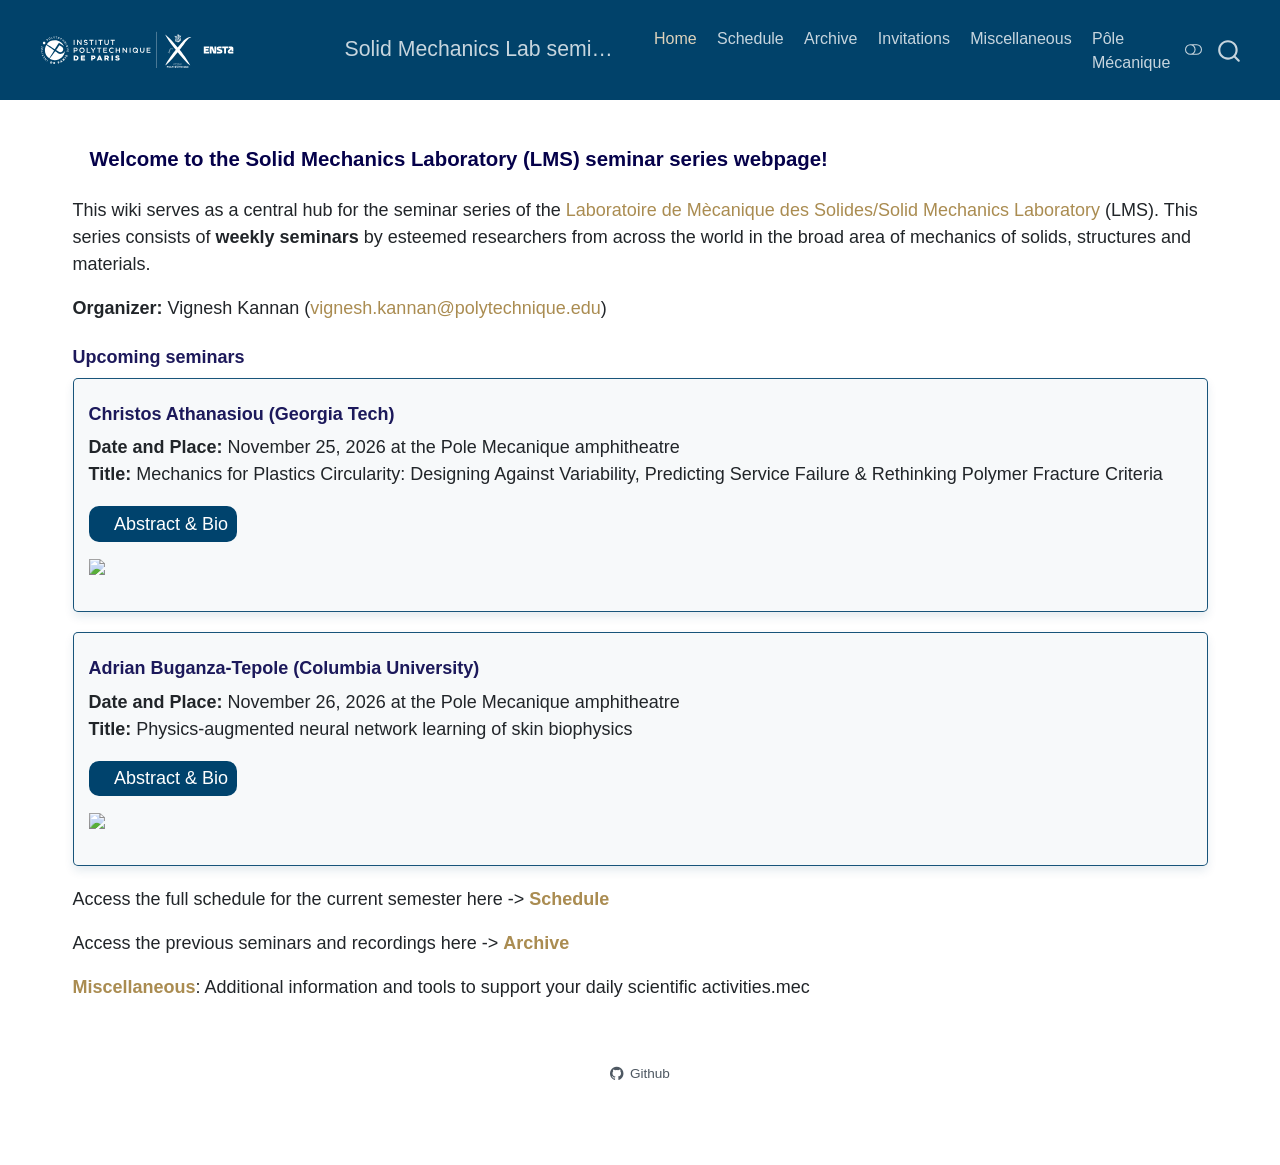
==== commit a7e0bea7: "Built site for gh-pages" ====
--- a/index.html
+++ b/index.html
@@ -47,9 +47,9 @@
 <link href="site_libs/quarto-html/quarto-syntax-highlighting-63b5708e65d6cd79cd7618c58d0c21e7.css" rel="stylesheet" class="quarto-color-scheme-extra" id="quarto-text-highlighting-styles">
 <script src="site_libs/bootstrap/bootstrap.min.js"></script>
 <link href="site_libs/bootstrap/bootstrap-icons.css" rel="stylesheet">
-<link href="site_libs/bootstrap/bootstrap-74c2f4bfaaceef9ccc676909438bf7e6.min.css" rel="stylesheet" append-hash="true" class="quarto-color-scheme" id="quarto-bootstrap" data-mode="light">
-<link href="site_libs/bootstrap/bootstrap-dark-95ad3b42a20add46ec2c4a99abce61c7.min.css" rel="stylesheet" append-hash="true" class="quarto-color-scheme quarto-color-alternate" id="quarto-bootstrap" data-mode="dark">
-<link href="site_libs/bootstrap/bootstrap-74c2f4bfaaceef9ccc676909438bf7e6.min.css" rel="stylesheet" append-hash="true" class="quarto-color-scheme-extra" id="quarto-bootstrap" data-mode="light">
+<link href="site_libs/bootstrap/bootstrap-dedc8b91427ffed4dfe947d1a858ab66.min.css" rel="stylesheet" append-hash="true" class="quarto-color-scheme" id="quarto-bootstrap" data-mode="light">
+<link href="site_libs/bootstrap/bootstrap-dark-dd115b42d77653d3f8fd2eb9f90ba32b.min.css" rel="stylesheet" append-hash="true" class="quarto-color-scheme quarto-color-alternate" id="quarto-bootstrap" data-mode="dark">
+<link href="site_libs/bootstrap/bootstrap-dedc8b91427ffed4dfe947d1a858ab66.min.css" rel="stylesheet" append-hash="true" class="quarto-color-scheme-extra" id="quarto-bootstrap" data-mode="light">
 <script src="site_libs/quarto-contrib/iconify-2.1.0/iconify-icon.min.js"></script>
 <script id="quarto-search-options" type="application/json">{
   "location": "navbar",
@@ -325,16 +325,29 @@
 <section id="upcoming-seminars" class="level3">
 <h3 data-anchor-id="upcoming-seminars">Upcoming seminars</h3>
 </section>
-<section id="jorge-grasa-university-of-zaragoza" class="level3 talk-card">
-<h3 data-anchor-id="jorge-grasa-university-of-zaragoza">Jorge Grasa (University of Zaragoza)</h3>
-<p><strong>Date and Place:</strong> November 19, 2026 at the Pole Mecanique amphitheatre <br> <strong>Title:</strong> Bridging Biology and Engineering Through Computational Modeling</p>
+<section id="christos-athanasiou-georgia-tech" class="level3 talk-card">
+<h3 data-anchor-id="christos-athanasiou-georgia-tech">Christos Athanasiou (Georgia Tech)</h3>
+<p><strong>Date and Place:</strong> November 25, 2026 at the Pole Mecanique amphitheatre <br> <strong>Title:</strong> Mechanics for Plastics Circularity: Designing Against Variability, Predicting Service Failure &amp; Rethinking Polymer Fracture Criteria</p>
 <div class="button">
-<p><a href="Resources/lms-seminar-docs/docs/26-09-12-abstract-announcements/26-1119-JorgeGrasa/01-lms-seminar-external.pdf" class="button" target="_blank"><iconify-icon icon="fa-solid:chalkboard" aria-label="announcement"></iconify-icon> Abstract &amp; Bio</a></p>
+<p><a href="Resources/lms-seminar-docs/docs/26-09-12-abstract-announcements/26-1125-Christos/01-lms-seminar-external.pdf" class="button" target="_blank"><iconify-icon icon="fa-solid:chalkboard" aria-label="announcement"></iconify-icon> Abstract &amp; Bio</a></p>
 <!-- [<iconify-icon icon="fa-solid:chalkboard" aria-label="slides"></iconify-icon> Recording](https://sdrive.cnrs.fr/s/LspL5itra83aozH){.button target="_blank"} -->
 </div>
 <div class="quarto-figure quarto-figure-left">
 <figure class="figure">
-<p><a href="Resources/lms-seminar-docs/docs/26-09-12-abstract-announcements/26-1119-JorgeGrasa/02-lms-seminar-external.png"><img src="Resources/lms-seminar-docs/docs/26-09-12-abstract-announcements/26-1119-JorgeGrasa/02-lms-seminar-external.png" class="img-fluid quarto-figure quarto-figure-left figure-img" style="width:60.0%"></a></p>
+<p><a href="Resources/lms-seminar-docs/docs/26-09-12-abstract-announcements/26-1125-Christos/02-lms-seminar-external.png"><img src="Resources/lms-seminar-docs/docs/26-09-12-abstract-announcements/26-1125-Christos/02-lms-seminar-external.png" class="img-fluid quarto-figure quarto-figure-left figure-img" style="width:60.0%"></a></p>
+</figure>
+</div>
+</section>
+<section id="adrian-buganza-tepole-columbia-university" class="level3 talk-card">
+<h3 data-anchor-id="adrian-buganza-tepole-columbia-university">Adrian Buganza-Tepole (Columbia University)</h3>
+<p><strong>Date and Place:</strong> November 26, 2026 at the Pole Mecanique amphitheatre <br> <strong>Title:</strong> Physics-augmented neural network learning of skin biophysics</p>
+<div class="button">
+<p><a href="Resources/lms-seminar-docs/docs/26-09-12-abstract-announcements/26-1126-Adrian/01-lms-seminar-external.pdf" class="button" target="_blank"><iconify-icon icon="fa-solid:chalkboard" aria-label="announcement"></iconify-icon> Abstract &amp; Bio</a></p>
+<!-- [<iconify-icon icon="fa-solid:chalkboard" aria-label="slides"></iconify-icon> Recording](https://sdrive.cnrs.fr/s/LspL5itra83aozH){.button target="_blank"} -->
+</div>
+<div class="quarto-figure quarto-figure-left">
+<figure class="figure">
+<p><a href="Resources/lms-seminar-docs/docs/26-09-12-abstract-announcements/26-1126-Adrian/02-lms-seminar-external.png"><img src="Resources/lms-seminar-docs/docs/26-09-12-abstract-announcements/26-1126-Adrian/02-lms-seminar-external.png" class="img-fluid quarto-figure quarto-figure-left figure-img" style="width:60.0%"></a></p>
 </figure>
 </div>
 </section>
